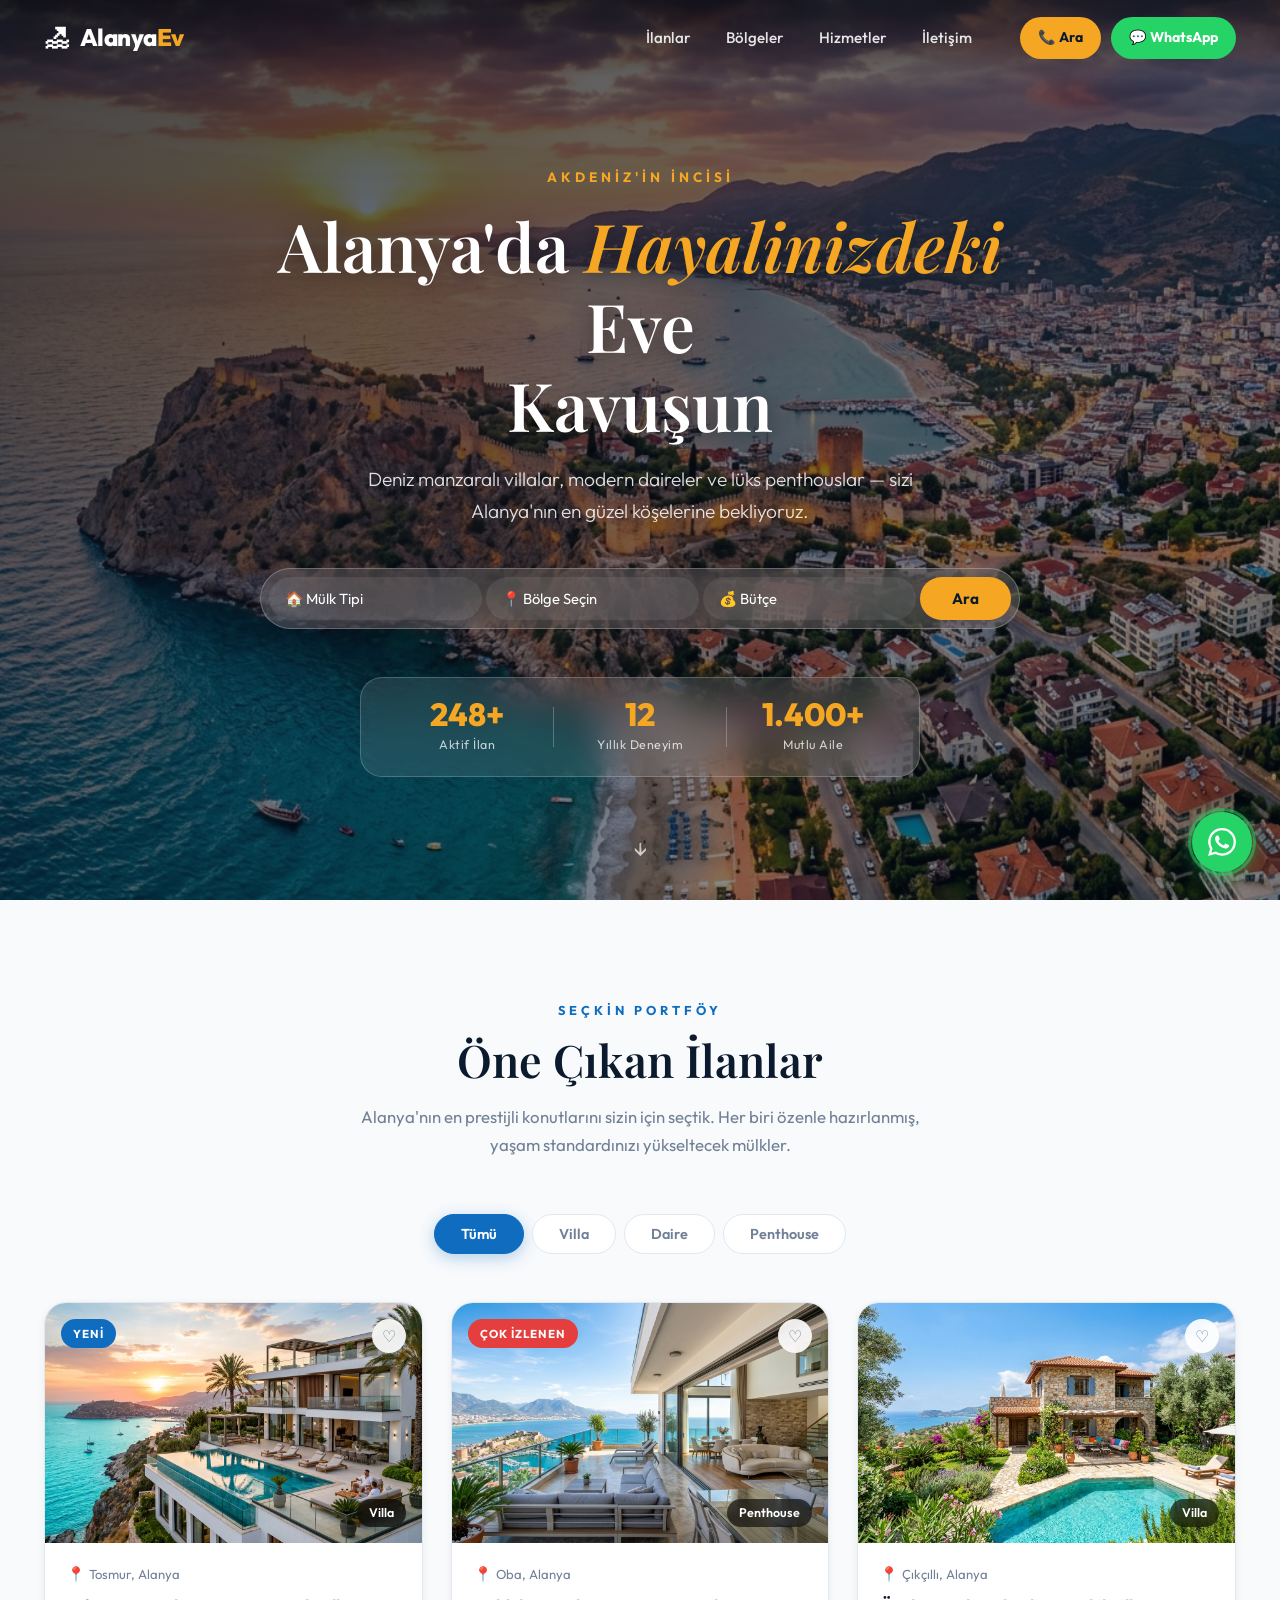
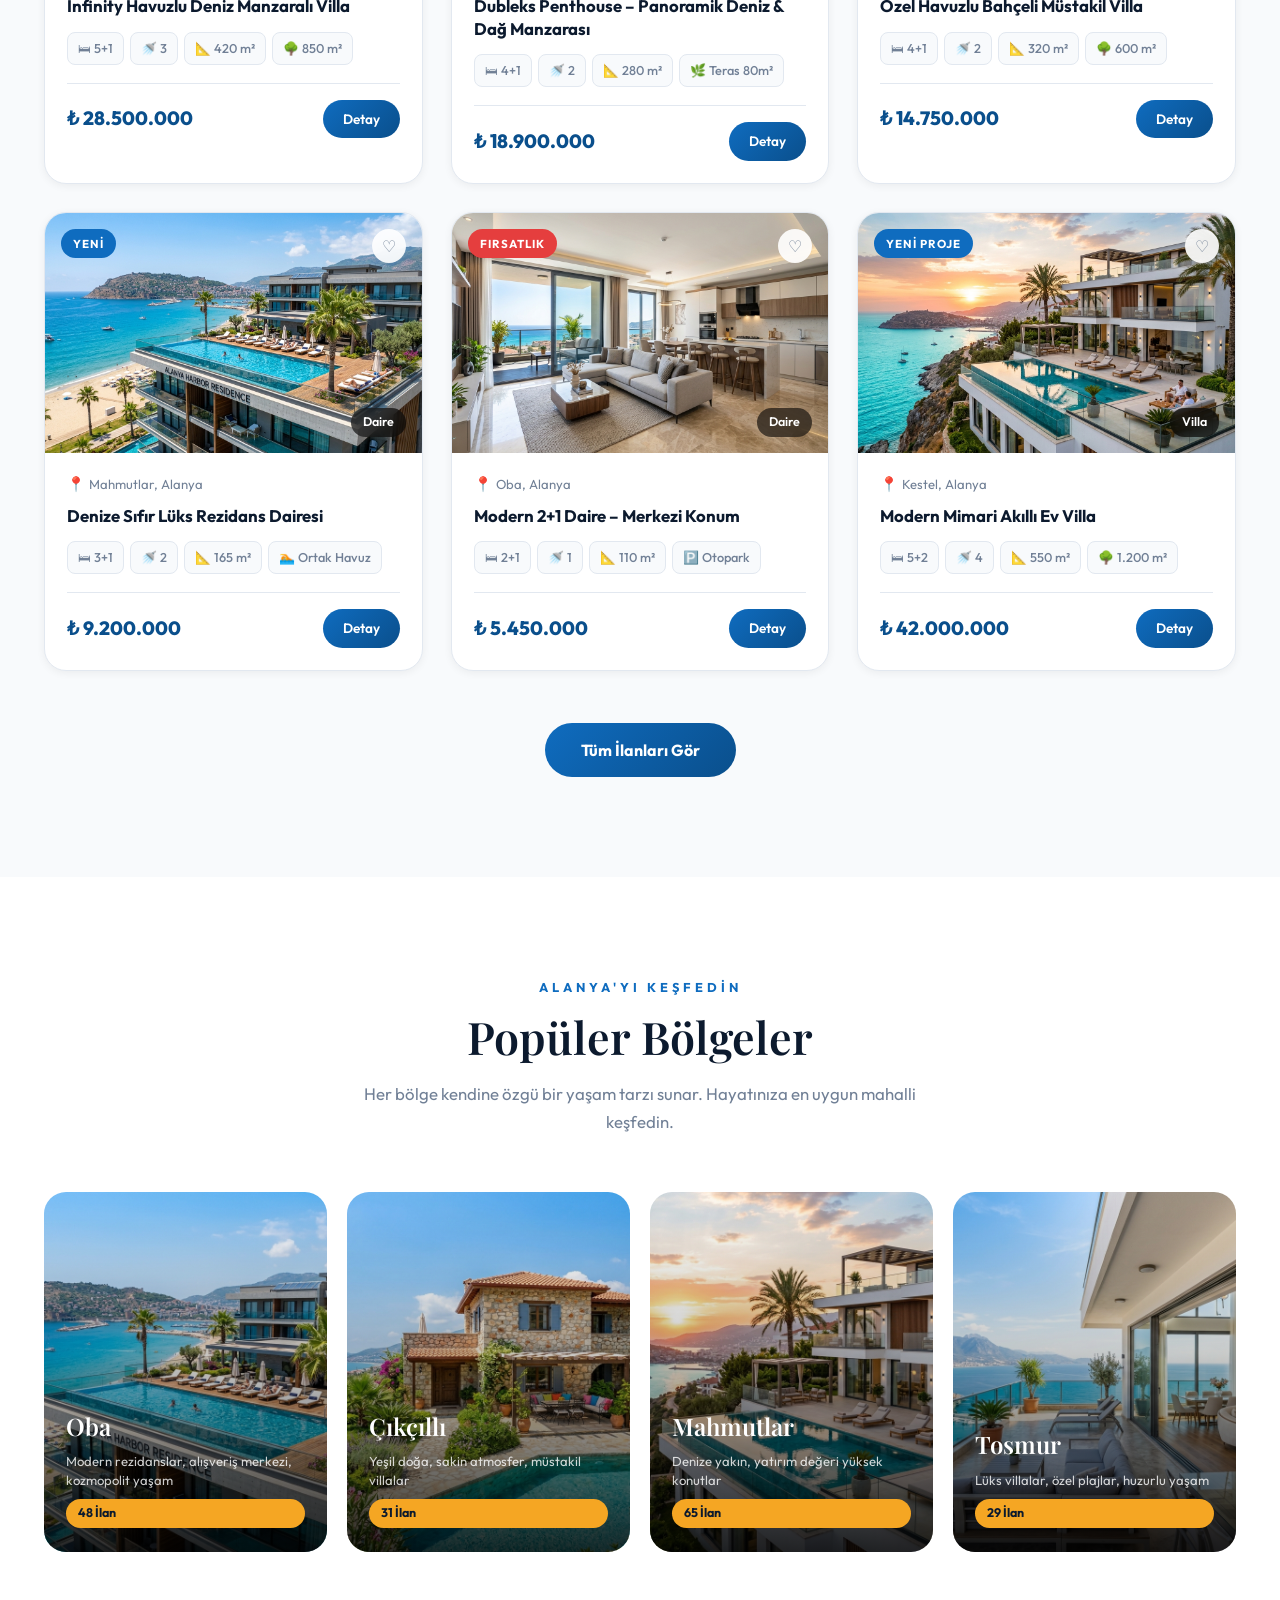
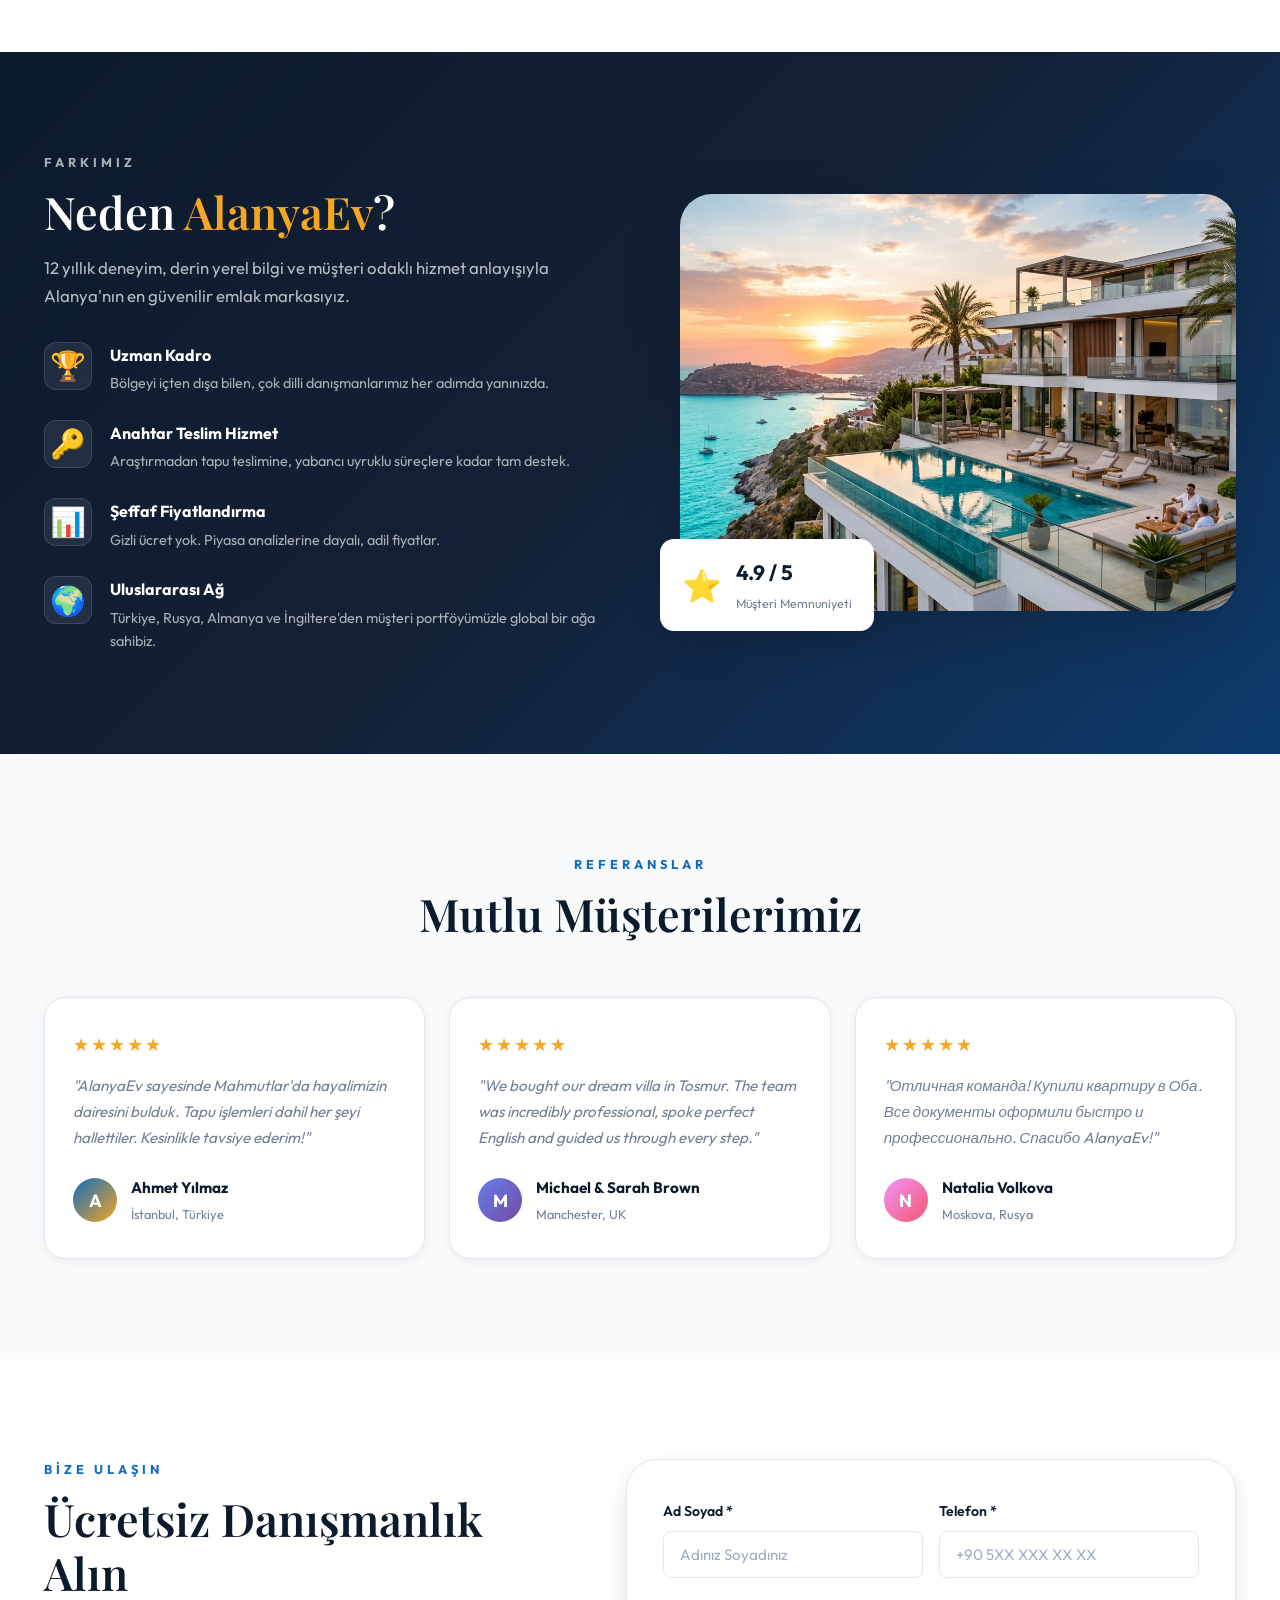
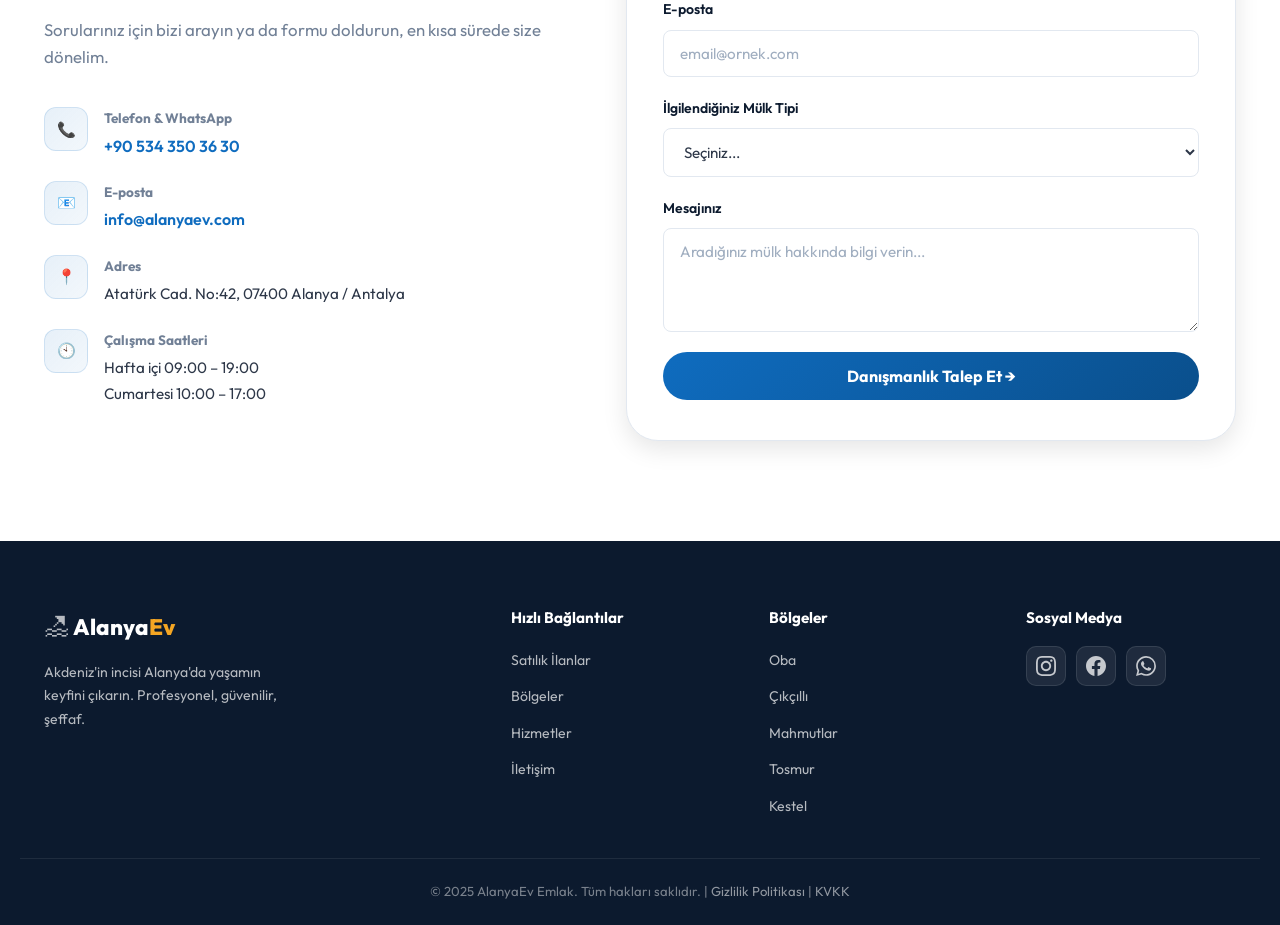
==== index.html @ 51ae707e "Update header with Call and WhatsApp buttons using 0534 350 36 30" ====
<!DOCTYPE html>
<html lang="tr">
<head>
  <meta charset="UTF-8" />
  <meta name="viewport" content="width=device-width, initial-scale=1.0" />

  <!-- SEO Meta Tags -->
  <title>Alanya Emlak | Lüks Villa & Daire Satışı – AlanyaEv.com</title>
  <meta name="description" content="Alanya'nın en güzel lokasyonlarında villa, daire ve penthouse satışı. Deniz manzaralı lüks konutlar, uygun fiyatlar ve profesyonel hizmet. Hemen inceleyin!" />
  <meta name="keywords" content="alanya emlak, alanya villa satışı, alanya daire satışı, alanya konut, alanya penthouse, oba emlak, cikcilli villa, mahmutlar daire, alanya deniz manzaralı ev" />
  <meta name="author" content="AlanyaEv Emlak" />
  <meta name="robots" content="index, follow" />
  <link rel="canonical" href="https://www.alanyaev.com/" />

  <!-- Open Graph -->
  <meta property="og:type" content="website" />
  <meta property="og:url" content="https://www.alanyaev.com/" />
  <meta property="og:title" content="Alanya Emlak | Lüks Villa & Daire Satışı" />
  <meta property="og:description" content="Alanya'nın en güzel lokasyonlarında villa, daire ve penthouse satışı. Deniz manzaralı lüks konutlar." />
  <meta property="og:image" content="images/hero_banner.jpg" />

  <!-- Twitter Card -->
  <meta name="twitter:card" content="summary_large_image" />
  <meta name="twitter:title" content="Alanya Emlak | Lüks Villa & Daire Satışı" />
  <meta name="twitter:description" content="Alanya'nın en güzel lokasyonlarında villa, daire ve penthouse satışı." />

  <!-- Schema.org Structured Data -->
  <script type="application/ld+json">
  {
    "@context": "https://schema.org",
    "@type": "RealEstateAgent",
    "name": "AlanyaEv Emlak",
    "url": "https://www.alanyaev.com",
    "logo": "https://www.alanyaev.com/images/logo.png",
    "telephone": "+90 534 350 36 30",
    "email": "info@alanyaev.com",
    "address": {
      "@type": "PostalAddress",
      "streetAddress": "Atatürk Cad. No:42",
      "addressLocality": "Alanya",
      "addressRegion": "Antalya",
      "postalCode": "07400",
      "addressCountry": "TR"
    },
    "areaServed": "Alanya"
  }
  </script>

  <!-- Google Fonts -->
  <link rel="preconnect" href="https://fonts.googleapis.com" />
  <link rel="preconnect" href="https://fonts.gstatic.com" crossorigin />
  <link href="https://fonts.googleapis.com/css2?family=Outfit:wght@300;400;500;600;700;800&family=Playfair+Display:ital,wght@0,600;1,500&display=swap" rel="stylesheet" />

  <link rel="stylesheet" href="style.css" />
</head>
<body>

  <!-- ===== NAVBAR ===== -->
  <header class="navbar" id="navbar">
    <div class="nav-container">
      <a href="#" class="logo" id="logo-link" aria-label="AlanyaEv Ana Sayfa">
        <span class="logo-icon">🏖</span>
        <span class="logo-text">Alanya<span class="logo-accent">Ev</span></span>
      </a>

      <nav class="nav-links" id="nav-links" aria-label="Ana Navigasyon">
        <a href="#ilanlar" class="nav-link">İlanlar</a>
        <a href="#bolgeler" class="nav-link">Bölgeler</a>
        <a href="#hizmetler" class="nav-link">Hizmetler</a>
        <a href="#iletisim" class="nav-link">İletişim</a>
      </nav>

      <div class="nav-actions">
        <a href="tel:+905343503630" class="nav-cta nav-cta-call" id="nav-call-btn" aria-label="Hemen Ara">
          📞 Ara
        </a>
        <a href="https://wa.me/905343503630?text=Merhaba,%20bir%20m%C3%BClk%20hakk%C4%B1nda%20bilgi%20almak%20istiyorum." class="nav-cta nav-cta-wp" id="nav-wp-btn" target="_blank" rel="noopener noreferrer" aria-label="WhatsApp İletişim">
          💬 WhatsApp
        </a>
      </div>

      <button class="hamburger" id="hamburger-btn" aria-label="Menü" aria-expanded="false">
        <span></span><span></span><span></span>
      </button>
    </div>
  </header>

  <!-- ===== HERO ===== -->
  <section class="hero" id="hero" aria-label="Ana Kapak">
    <div class="hero-bg">
      <img src="images/hero_banner.jpg" alt="Alanya sahil manzarası, deniz ve kale" class="hero-img" loading="eager" />
      <div class="hero-overlay"></div>
    </div>

    <div class="hero-content">
      <p class="hero-eyebrow">Akdeniz'in İncisi</p>
      <h1 class="hero-title">Alanya'da <em>Hayalinizdeki</em> Eve<br>Kavuşun</h1>
      <p class="hero-subtitle">Deniz manzaralı villalar, modern daireler ve lüks penthouslar — sizi Alanya'nın en güzel köşelerine bekliyoruz.</p>

      <div class="hero-search" role="search" aria-label="Emlak Arama">
        <div class="search-box">
          <select class="search-select" id="search-type" aria-label="Mülk Tipi">
            <option value="">🏠 Mülk Tipi</option>
            <option value="villa">Villa</option>
            <option value="daire">Daire</option>
            <option value="penthouse">Penthouse</option>
          </select>
          <select class="search-select" id="search-location" aria-label="Bölge Seçin">
            <option value="">📍 Bölge Seçin</option>
            <option value="oba">Oba</option>
            <option value="cikcilli">Çıkçıllı</option>
            <option value="mahmutlar">Mahmutlar</option>
            <option value="tosmur">Tosmur</option>
            <option value="kestel">Kestel</option>
          </select>
          <select class="search-select" id="search-price" aria-label="Fiyat Aralığı">
            <option value="">💰 Bütçe</option>
            <option value="0-5">0 – 5M ₺</option>
            <option value="5-15">5M – 15M ₺</option>
            <option value="15-30">15M – 30M ₺</option>
            <option value="30+">30M+ ₺</option>
          </select>
          <button class="search-btn" id="search-submit-btn" aria-label="Emlak Ara">Ara</button>
        </div>
      </div>

      <div class="hero-stats">
        <div class="stat-item">
          <span class="stat-number" data-target="248">0</span>
          <span class="stat-label">Aktif İlan</span>
        </div>
        <div class="stat-divider"></div>
        <div class="stat-item">
          <span class="stat-number" data-target="12">0</span>
          <span class="stat-label">Yıllık Deneyim</span>
        </div>
        <div class="stat-divider"></div>
        <div class="stat-item">
          <span class="stat-number" data-target="1400">0</span>
          <span class="stat-label">Mutlu Aile</span>
        </div>
      </div>
    </div>

    <a href="#ilanlar" class="hero-scroll" aria-label="Aşağı kaydır">
      <span class="scroll-arrow">↓</span>
    </a>
  </section>

  <!-- ===== FEATURED LISTINGS ===== -->
  <section class="listings-section" id="ilanlar" aria-label="Öne Çıkan İlanlar">
    <div class="container">
      <div class="section-header">
        <p class="section-eyebrow">Seçkin Portföy</p>
        <h2 class="section-title">Öne Çıkan İlanlar</h2>
        <p class="section-desc">Alanya'nın en prestijli konutlarını sizin için seçtik. Her biri özenle hazırlanmış, yaşam standardınızı yükseltecek mülkler.</p>
      </div>

      <div class="filter-bar" role="tablist" aria-label="İlan Filtreleri">
        <button class="filter-btn active" data-filter="all" role="tab" aria-selected="true" id="filter-all">Tümü</button>
        <button class="filter-btn" data-filter="villa" role="tab" aria-selected="false" id="filter-villa">Villa</button>
        <button class="filter-btn" data-filter="daire" role="tab" aria-selected="false" id="filter-daire">Daire</button>
        <button class="filter-btn" data-filter="penthouse" role="tab" aria-selected="false" id="filter-penthouse">Penthouse</button>
      </div>

      <div class="listings-grid" id="listings-grid">

        <!-- Listing 1 -->
        <article class="listing-card" data-type="villa" itemscope itemtype="https://schema.org/Accommodation">
          <div class="card-img-wrap">
            <img src="images/villa_deniz.jpg" alt="Alanya Tosmur'da deniz manzaralı lüks villa" class="card-img" loading="lazy" itemprop="image" />
            <span class="card-badge badge-new">Yeni</span>
            <span class="card-type">Villa</span>
            <button class="card-fav" aria-label="Favorilere ekle" data-id="1">♡</button>
          </div>
          <div class="card-body">
            <div class="card-location" itemprop="address">
              <span class="pin">📍</span> Tosmur, Alanya
            </div>
            <h3 class="card-title" itemprop="name">Infinity Havuzlu Deniz Manzaralı Villa</h3>
            <div class="card-features">
              <span class="feat-item" title="Oda Sayısı">🛏 5+1</span>
              <span class="feat-item" title="Banyo">🚿 3</span>
              <span class="feat-item" title="Metrekare">📐 420 m²</span>
              <span class="feat-item" title="Arsa">🌳 850 m²</span>
            </div>
            <div class="card-footer">
              <span class="card-price" itemprop="price">₺ 28.500.000</span>
              <a href="#iletisim" class="card-btn" id="listing-1-detail-btn" aria-label="İlan 1 detaylarını görüntüle">Detay</a>
            </div>
          </div>
        </article>

        <!-- Listing 2 -->
        <article class="listing-card" data-type="penthouse" itemscope itemtype="https://schema.org/Accommodation">
          <div class="card-img-wrap">
            <img src="images/penthouse.jpg" alt="Alanya Oba'da panoramik manzaralı penthouse" class="card-img" loading="lazy" itemprop="image" />
            <span class="card-badge badge-hot">Çok İzlenen</span>
            <span class="card-type">Penthouse</span>
            <button class="card-fav" aria-label="Favorilere ekle" data-id="2">♡</button>
          </div>
          <div class="card-body">
            <div class="card-location" itemprop="address">
              <span class="pin">📍</span> Oba, Alanya
            </div>
            <h3 class="card-title" itemprop="name">Dubleks Penthouse – Panoramik Deniz & Dağ Manzarası</h3>
            <div class="card-features">
              <span class="feat-item">🛏 4+1</span>
              <span class="feat-item">🚿 2</span>
              <span class="feat-item">📐 280 m²</span>
              <span class="feat-item">🌿 Teras 80m²</span>
            </div>
            <div class="card-footer">
              <span class="card-price" itemprop="price">₺ 18.900.000</span>
              <a href="#iletisim" class="card-btn" id="listing-2-detail-btn" aria-label="İlan 2 detaylarını görüntüle">Detay</a>
            </div>
          </div>
        </article>

        <!-- Listing 3 -->
        <article class="listing-card" data-type="villa" itemscope itemtype="https://schema.org/Accommodation">
          <div class="card-img-wrap">
            <img src="images/bahceli_villa.jpg" alt="Alanya Çıkçıllı'da bahçeli havuzlu villa" class="card-img" loading="lazy" itemprop="image" />
            <span class="card-type">Villa</span>
            <button class="card-fav" aria-label="Favorilere ekle" data-id="3">♡</button>
          </div>
          <div class="card-body">
            <div class="card-location" itemprop="address">
              <span class="pin">📍</span> Çıkçıllı, Alanya
            </div>
            <h3 class="card-title" itemprop="name">Özel Havuzlu Bahçeli Müstakil Villa</h3>
            <div class="card-features">
              <span class="feat-item">🛏 4+1</span>
              <span class="feat-item">🚿 2</span>
              <span class="feat-item">📐 320 m²</span>
              <span class="feat-item">🌳 600 m²</span>
            </div>
            <div class="card-footer">
              <span class="card-price" itemprop="price">₺ 14.750.000</span>
              <a href="#iletisim" class="card-btn" id="listing-3-detail-btn" aria-label="İlan 3 detaylarını görüntüle">Detay</a>
            </div>
          </div>
        </article>

        <!-- Listing 4 -->
        <article class="listing-card" data-type="daire" itemscope itemtype="https://schema.org/Accommodation">
          <div class="card-img-wrap">
            <img src="images/rezidans.jpg" alt="Alanya Mahmutlar'da deniz kenarı rezidans dairesi" class="card-img" loading="lazy" itemprop="image" />
            <span class="card-badge badge-new">Yeni</span>
            <span class="card-type">Daire</span>
            <button class="card-fav" aria-label="Favorilere ekle" data-id="4">♡</button>
          </div>
          <div class="card-body">
            <div class="card-location" itemprop="address">
              <span class="pin">📍</span> Mahmutlar, Alanya
            </div>
            <h3 class="card-title" itemprop="name">Denize Sıfır Lüks Rezidans Dairesi</h3>
            <div class="card-features">
              <span class="feat-item">🛏 3+1</span>
              <span class="feat-item">🚿 2</span>
              <span class="feat-item">📐 165 m²</span>
              <span class="feat-item">🏊 Ortak Havuz</span>
            </div>
            <div class="card-footer">
              <span class="card-price" itemprop="price">₺ 9.200.000</span>
              <a href="#iletisim" class="card-btn" id="listing-4-detail-btn" aria-label="İlan 4 detaylarını görüntüle">Detay</a>
            </div>
          </div>
        </article>

        <!-- Listing 5 -->
        <article class="listing-card" data-type="daire" itemscope itemtype="https://schema.org/Accommodation">
          <div class="card-img-wrap">
            <img src="images/daire_oba.jpg" alt="Alanya Oba'da modern 2+1 daire" class="card-img" loading="lazy" itemprop="image" />
            <span class="card-badge badge-hot">Fırsatlık</span>
            <span class="card-type">Daire</span>
            <button class="card-fav" aria-label="Favorilere ekle" data-id="5">♡</button>
          </div>
          <div class="card-body">
            <div class="card-location" itemprop="address">
              <span class="pin">📍</span> Oba, Alanya
            </div>
            <h3 class="card-title" itemprop="name">Modern 2+1 Daire – Merkezi Konum</h3>
            <div class="card-features">
              <span class="feat-item">🛏 2+1</span>
              <span class="feat-item">🚿 1</span>
              <span class="feat-item">📐 110 m²</span>
              <span class="feat-item">🅿️ Otopark</span>
            </div>
            <div class="card-footer">
              <span class="card-price" itemprop="price">₺ 5.450.000</span>
              <a href="#iletisim" class="card-btn" id="listing-5-detail-btn" aria-label="İlan 5 detaylarını görüntüle">Detay</a>
            </div>
          </div>
        </article>

        <!-- Listing 6 -->
        <article class="listing-card" data-type="villa" itemscope itemtype="https://schema.org/Accommodation">
          <div class="card-img-wrap">
            <img src="images/villa_deniz.jpg" alt="Alanya Kestel'de deniz manzaralı yeni villa" class="card-img" loading="lazy" itemprop="image" />
            <span class="card-badge badge-new">Yeni Proje</span>
            <span class="card-type">Villa</span>
            <button class="card-fav" aria-label="Favorilere ekle" data-id="6">♡</button>
          </div>
          <div class="card-body">
            <div class="card-location" itemprop="address">
              <span class="pin">📍</span> Kestel, Alanya
            </div>
            <h3 class="card-title" itemprop="name">Modern Mimari Akıllı Ev Villa</h3>
            <div class="card-features">
              <span class="feat-item">🛏 5+2</span>
              <span class="feat-item">🚿 4</span>
              <span class="feat-item">📐 550 m²</span>
              <span class="feat-item">🌳 1.200 m²</span>
            </div>
            <div class="card-footer">
              <span class="card-price" itemprop="price">₺ 42.000.000</span>
              <a href="#iletisim" class="card-btn" id="listing-6-detail-btn" aria-label="İlan 6 detaylarını görüntüle">Detay</a>
            </div>
          </div>
        </article>

      </div>

      <div class="listings-cta">
        <a href="#iletisim" class="btn-primary" id="all-listings-btn">Tüm İlanları Gör</a>
      </div>
    </div>
  </section>

  <!-- ===== BOLGELER ===== -->
  <section class="bolgeler-section" id="bolgeler" aria-label="Bölgeler">
    <div class="container">
      <div class="section-header">
        <p class="section-eyebrow">Alanya'yı Keşfedin</p>
        <h2 class="section-title">Popüler Bölgeler</h2>
        <p class="section-desc">Her bölge kendine özgü bir yaşam tarzı sunar. Hayatınıza en uygun mahalli keşfedin.</p>
      </div>

      <div class="bolgeler-grid">
        <div class="bolge-card" id="bolge-oba" tabindex="0" aria-label="Oba bölgesi">
          <div class="bolge-img-wrap">
            <img src="images/rezidans.jpg" alt="Oba bölgesi Alanya" class="bolge-img" loading="lazy"/>
            <div class="bolge-overlay">
              <h3 class="bolge-name">Oba</h3>
              <p class="bolge-desc">Modern rezidanslar, alışveriş merkezi, kozmopolit yaşam</p>
              <span class="bolge-count">48 İlan</span>
            </div>
          </div>
        </div>

        <div class="bolge-card" id="bolge-cikcilli" tabindex="0" aria-label="Çıkçıllı bölgesi">
          <div class="bolge-img-wrap">
            <img src="images/bahceli_villa.jpg" alt="Çıkçıllı bölgesi Alanya" class="bolge-img" loading="lazy"/>
            <div class="bolge-overlay">
              <h3 class="bolge-name">Çıkçıllı</h3>
              <p class="bolge-desc">Yeşil doğa, sakin atmosfer, müstakil villalar</p>
              <span class="bolge-count">31 İlan</span>
            </div>
          </div>
        </div>

        <div class="bolge-card" id="bolge-mahmutlar" tabindex="0" aria-label="Mahmutlar bölgesi">
          <div class="bolge-img-wrap">
            <img src="images/villa_deniz.jpg" alt="Mahmutlar bölgesi Alanya" class="bolge-img" loading="lazy"/>
            <div class="bolge-overlay">
              <h3 class="bolge-name">Mahmutlar</h3>
              <p class="bolge-desc">Denize yakın, yatırım değeri yüksek konutlar</p>
              <span class="bolge-count">65 İlan</span>
            </div>
          </div>
        </div>

        <div class="bolge-card" id="bolge-tosmur" tabindex="0" aria-label="Tosmur bölgesi">
          <div class="bolge-img-wrap">
            <img src="images/penthouse.jpg" alt="Tosmur bölgesi Alanya" class="bolge-img" loading="lazy"/>
            <div class="bolge-overlay">
              <h3 class="bolge-name">Tosmur</h3>
              <p class="bolge-desc">Lüks villalar, özel plajlar, huzurlu yaşam</p>
              <span class="bolge-count">29 İlan</span>
            </div>
          </div>
        </div>
      </div>
    </div>
  </section>

  <!-- ===== WHY US ===== -->
  <section class="why-section" id="hizmetler" aria-label="Neden Biz">
    <div class="why-bg"></div>
    <div class="container why-inner">
      <div class="why-text">
        <p class="section-eyebrow light">Farkımız</p>
        <h2 class="section-title light">Neden <span class="accent-text">AlanyaEv</span>?</h2>
        <p class="section-desc light">12 yıllık deneyim, derin yerel bilgi ve müşteri odaklı hizmet anlayışıyla Alanya'nın en güvenilir emlak markasıyız.</p>

        <ul class="why-list">
          <li class="why-item">
            <span class="why-icon">🏆</span>
            <div>
              <strong>Uzman Kadro</strong>
              <p>Bölgeyi içten dışa bilen, çok dilli danışmanlarımız her adımda yanınızda.</p>
            </div>
          </li>
          <li class="why-item">
            <span class="why-icon">🔑</span>
            <div>
              <strong>Anahtar Teslim Hizmet</strong>
              <p>Araştırmadan tapu teslimine, yabancı uyruklu süreçlere kadar tam destek.</p>
            </div>
          </li>
          <li class="why-item">
            <span class="why-icon">📊</span>
            <div>
              <strong>Şeffaf Fiyatlandırma</strong>
              <p>Gizli ücret yok. Piyasa analizlerine dayalı, adil fiyatlar.</p>
            </div>
          </li>
          <li class="why-item">
            <span class="why-icon">🌍</span>
            <div>
              <strong>Uluslararası Ağ</strong>
              <p>Türkiye, Rusya, Almanya ve İngiltere'den müşteri portföyümüzle global bir ağa sahibiz.</p>
            </div>
          </li>
        </ul>
      </div>

      <div class="why-visual">
        <div class="why-card-big">
          <img src="images/villa_deniz.jpg" alt="Alanya'da lüks villa" class="why-img" loading="lazy" />
          <div class="why-badge-float">
            <span class="badge-icon">⭐</span>
            <div>
              <strong>4.9 / 5</strong>
              <small>Müşteri Memnuniyeti</small>
            </div>
          </div>
        </div>
      </div>
    </div>
  </section>

  <!-- ===== TESTIMONIALS ===== -->
  <section class="testimonials-section" aria-label="Müşteri Yorumları">
    <div class="container">
      <div class="section-header">
        <p class="section-eyebrow">Referanslar</p>
        <h2 class="section-title">Mutlu Müşterilerimiz</h2>
      </div>

      <div class="testimonials-grid">
        <div class="testimonial-card" id="testimonial-1">
          <div class="stars" aria-label="5 yıldız">★★★★★</div>
          <p class="testimonial-text">"AlanyaEv sayesinde Mahmutlar'da hayalimizin dairesini bulduk. Tapu işlemleri dahil her şeyi hallettiler. Kesinlikle tavsiye ederim!"</p>
          <div class="testimonial-author">
            <div class="author-avatar" aria-hidden="true">A</div>
            <div>
              <strong>Ahmet Yılmaz</strong>
              <small>İstanbul, Türkiye</small>
            </div>
          </div>
        </div>

        <div class="testimonial-card" id="testimonial-2">
          <div class="stars" aria-label="5 yıldız">★★★★★</div>
          <p class="testimonial-text">"We bought our dream villa in Tosmur. The team was incredibly professional, spoke perfect English and guided us through every step."</p>
          <div class="testimonial-author">
            <div class="author-avatar" style="background: linear-gradient(135deg, #667eea, #764ba2);" aria-hidden="true">M</div>
            <div>
              <strong>Michael & Sarah Brown</strong>
              <small>Manchester, UK</small>
            </div>
          </div>
        </div>

        <div class="testimonial-card" id="testimonial-3">
          <div class="stars" aria-label="5 yıldız">★★★★★</div>
          <p class="testimonial-text">"Отличная команда! Купили квартиру в Оба. Все документы оформили быстро и профессионально. Спасибо AlanyaEv!"</p>
          <div class="testimonial-author">
            <div class="author-avatar" style="background: linear-gradient(135deg, #f093fb, #f5576c);" aria-hidden="true">N</div>
            <div>
              <strong>Natalia Volkova</strong>
              <small>Moskova, Rusya</small>
            </div>
          </div>
        </div>
      </div>
    </div>
  </section>

  <!-- ===== CONTACT ===== -->
  <section class="contact-section" id="iletisim" aria-label="İletişim">
    <div class="container contact-inner">
      <div class="contact-info">
        <p class="section-eyebrow">Bize Ulaşın</p>
        <h2 class="section-title">Ücretsiz Danışmanlık<br>Alın</h2>
        <p class="section-desc">Sorularınız için bizi arayın ya da formu doldurun, en kısa sürede size dönelim.</p>

        <ul class="contact-details">
          <li>
            <span class="contact-icon">📞</span>
            <div>
              <strong>Telefon & WhatsApp</strong>
              <a href="tel:+905343503630" id="contact-phone-link">+90 534 350 36 30</a>
            </div>
          </li>
          <li>
            <span class="contact-icon">📧</span>
            <div>
              <strong>E-posta</strong>
              <a href="mailto:info@alanyaev.com" id="contact-email-link">info@alanyaev.com</a>
            </div>
          </li>
          <li>
            <span class="contact-icon">📍</span>
            <div>
              <strong>Adres</strong>
              <span>Atatürk Cad. No:42, 07400 Alanya / Antalya</span>
            </div>
          </li>
          <li>
            <span class="contact-icon">🕙</span>
            <div>
              <strong>Çalışma Saatleri</strong>
              <span>Hafta içi 09:00 – 19:00<br>Cumartesi 10:00 – 17:00</span>
            </div>
          </li>
        </ul>
      </div>

      <form class="contact-form" id="contact-form" novalidate aria-label="İletişim Formu">
        <div class="form-row">
          <div class="form-group">
            <label for="form-name">Ad Soyad *</label>
            <input type="text" id="form-name" name="name" placeholder="Adınız Soyadınız" required autocomplete="name" />
          </div>
          <div class="form-group">
            <label for="form-phone">Telefon *</label>
            <input type="tel" id="form-phone" name="phone" placeholder="+90 5XX XXX XX XX" required autocomplete="tel" />
          </div>
        </div>
        <div class="form-group">
          <label for="form-email">E-posta</label>
          <input type="email" id="form-email" name="email" placeholder="email@ornek.com" autocomplete="email" />
        </div>
        <div class="form-group">
          <label for="form-interest">İlgilendiğiniz Mülk Tipi</label>
          <select id="form-interest" name="interest">
            <option value="">Seçiniz...</option>
            <option value="villa">Villa</option>
            <option value="daire">Daire</option>
            <option value="penthouse">Penthouse</option>
          </select>
        </div>
        <div class="form-group">
          <label for="form-message">Mesajınız</label>
          <textarea id="form-message" name="message" rows="4" placeholder="Aradığınız mülk hakkında bilgi verin..."></textarea>
        </div>
        <button type="submit" class="btn-primary w-full" id="contact-submit-btn">Danışmanlık Talep Et →</button>
        <div class="form-success" id="form-success" style="display:none;">
          ✅ Talebiniz alındı! En kısa sürede sizi arayacağız.
        </div>
      </form>
    </div>
  </section>

  <!-- ===== FOOTER ===== -->
  <footer class="footer" aria-label="Site Alt Bilgisi">
    <div class="container footer-inner">
      <div class="footer-brand">
        <span class="logo-icon">🏖</span>
        <span class="logo-text">Alanya<span class="logo-accent">Ev</span></span>
        <p>Akdeniz'in incisi Alanya'da yaşamın keyfini çıkarın. Profesyonel, güvenilir, şeffaf.</p>
      </div>

      <div class="footer-links">
        <h4>Hızlı Bağlantılar</h4>
        <ul>
          <li><a href="#ilanlar">Satılık İlanlar</a></li>
          <li><a href="#bolgeler">Bölgeler</a></li>
          <li><a href="#hizmetler">Hizmetler</a></li>
          <li><a href="#iletisim">İletişim</a></li>
        </ul>
      </div>

      <div class="footer-links">
        <h4>Bölgeler</h4>
        <ul>
          <li><a href="#bolgeler">Oba</a></li>
          <li><a href="#bolgeler">Çıkçıllı</a></li>
          <li><a href="#bolgeler">Mahmutlar</a></li>
          <li><a href="#bolgeler">Tosmur</a></li>
          <li><a href="#bolgeler">Kestel</a></li>
        </ul>
      </div>

      <div class="footer-social">
        <h4>Sosyal Medya</h4>
        <div class="social-icons">
          <a href="#" class="social-btn" id="footer-instagram" aria-label="Instagram">
            <svg width="20" height="20" viewBox="0 0 24 24" fill="currentColor"><path d="M12 2.163c3.204 0 3.584.012 4.85.07 3.252.148 4.771 1.691 4.919 4.919.058 1.265.069 1.645.069 4.849 0 3.205-.012 3.584-.069 4.849-.149 3.225-1.664 4.771-4.919 4.919-1.266.058-1.644.07-4.85.07-3.204 0-3.584-.012-4.849-.07-3.26-.149-4.771-1.699-4.919-4.92-.058-1.265-.07-1.644-.07-4.849 0-3.204.013-3.583.07-4.849.149-3.227 1.664-4.771 4.919-4.919 1.266-.057 1.645-.069 4.849-.069zm0-2.163c-3.259 0-3.667.014-4.947.072-4.358.2-6.78 2.618-6.98 6.98-.059 1.281-.073 1.689-.073 4.948 0 3.259.014 3.668.072 4.948.2 4.358 2.618 6.78 6.98 6.98 1.281.058 1.689.072 4.948.072 3.259 0 3.668-.014 4.948-.072 4.354-.2 6.782-2.618 6.979-6.98.059-1.28.073-1.689.073-4.948 0-3.259-.014-3.667-.072-4.947-.196-4.354-2.617-6.78-6.979-6.98-1.281-.059-1.69-.073-4.949-.073zm0 5.838c-3.403 0-6.162 2.759-6.162 6.162s2.759 6.163 6.162 6.163 6.162-2.759 6.162-6.163c0-3.403-2.759-6.162-6.162-6.162zm0 10.162c-2.209 0-4-1.79-4-4 0-2.209 1.791-4 4-4s4 1.791 4 4c0 2.21-1.791 4-4 4zm6.406-11.845c-.796 0-1.441.645-1.441 1.44s.645 1.44 1.441 1.44c.795 0 1.439-.645 1.439-1.44s-.644-1.44-1.439-1.44z"/></svg>
          </a>
          <a href="#" class="social-btn" id="footer-facebook" aria-label="Facebook">
            <svg width="20" height="20" viewBox="0 0 24 24" fill="currentColor"><path d="M24 12.073c0-6.627-5.373-12-12-12s-12 5.373-12 12c0 5.99 4.388 10.954 10.125 11.854v-8.385H7.078v-3.47h3.047V9.43c0-3.007 1.792-4.669 4.533-4.669 1.312 0 2.686.235 2.686.235v2.953H15.83c-1.491 0-1.956.925-1.956 1.874v2.25h3.328l-.532 3.47h-2.796v8.385C19.612 23.027 24 18.062 24 12.073z"/></svg>
          </a>
          <a href="#" class="social-btn" id="footer-whatsapp" aria-label="WhatsApp">
            <svg width="20" height="20" viewBox="0 0 24 24" fill="currentColor"><path d="M17.472 14.382c-.297-.149-1.758-.867-2.03-.967-.273-.099-.471-.148-.67.15-.197.297-.767.966-.94 1.164-.173.199-.347.223-.644.075-.297-.15-1.255-.463-2.39-1.475-.883-.788-1.48-1.761-1.653-2.059-.173-.297-.018-.458.13-.606.134-.133.298-.347.446-.52.149-.174.198-.298.298-.497.099-.198.05-.371-.025-.52-.075-.149-.669-1.612-.916-2.207-.242-.579-.487-.5-.669-.51-.173-.008-.371-.01-.57-.01-.198 0-.52.074-.792.372-.272.297-1.04 1.016-1.04 2.479 0 1.462 1.065 2.875 1.213 3.074.149.198 2.096 3.2 5.077 4.487.709.306 1.262.489 1.694.625.712.227 1.36.195 1.871.118.571-.085 1.758-.719 2.006-1.413.248-.694.248-1.289.173-1.413-.074-.124-.272-.198-.57-.347m-5.421 7.403h-.004a9.87 9.87 0 01-5.031-1.378l-.361-.214-3.741.982.998-3.648-.235-.374a9.86 9.86 0 01-1.51-5.26c.001-5.45 4.436-9.884 9.888-9.884 2.64 0 5.122 1.03 6.988 2.898a9.825 9.825 0 012.893 6.994c-.003 5.45-4.437 9.884-9.885 9.884m8.413-18.297A11.815 11.815 0 0012.05 0C5.495 0 .16 5.335.157 11.892c0 2.096.547 4.142 1.588 5.945L.057 24l6.305-1.654a11.882 11.882 0 005.683 1.448h.005c6.554 0 11.89-5.335 11.893-11.893a11.821 11.821 0 00-3.48-8.413Z"/></svg>
          </a>
        </div>
      </div>
    </div>

    <div class="footer-bottom">
      <p>© 2025 AlanyaEv Emlak. Tüm hakları saklıdır. | <a href="#">Gizlilik Politikası</a> | <a href="#">KVKK</a></p>
    </div>
  </footer>

  <!-- WhatsApp Float Button -->
  <a href="https://wa.me/905343503630?text=Merhaba,%20bir%20m%C3%BClk%20hakk%C4%B1nda%20bilgi%20almak%20istiyorum." class="whatsapp-float" id="whatsapp-float-btn" target="_blank" rel="noopener noreferrer" aria-label="WhatsApp ile iletişime geç">
    <svg width="28" height="28" viewBox="0 0 24 24" fill="white"><path d="M17.472 14.382c-.297-.149-1.758-.867-2.03-.967-.273-.099-.471-.148-.67.15-.197.297-.767.966-.94 1.164-.173.199-.347.223-.644.075-.297-.15-1.255-.463-2.39-1.475-.883-.788-1.48-1.761-1.653-2.059-.173-.297-.018-.458.13-.606.134-.133.298-.347.446-.52.149-.174.198-.298.298-.497.099-.198.05-.371-.025-.52-.075-.149-.669-1.612-.916-2.207-.242-.579-.487-.5-.669-.51-.173-.008-.371-.01-.57-.01-.198 0-.52.074-.792.372-.272.297-1.04 1.016-1.04 2.479 0 1.462 1.065 2.875 1.213 3.074.149.198 2.096 3.2 5.077 4.487.709.306 1.262.489 1.694.625.712.227 1.36.195 1.871.118.571-.085 1.758-.719 2.006-1.413.248-.694.248-1.289.173-1.413-.074-.124-.272-.198-.57-.347m-5.421 7.403h-.004a9.87 9.87 0 01-5.031-1.378l-.361-.214-3.741.982.998-3.648-.235-.374a9.86 9.86 0 01-1.51-5.26c.001-5.45 4.436-9.884 9.888-9.884 2.64 0 5.122 1.03 6.988 2.898a9.825 9.825 0 012.893 6.994c-.003 5.45-4.437 9.884-9.885 9.884m8.413-18.297A11.815 11.815 0 0012.05 0C5.495 0 .16 5.335.157 11.892c0 2.096.547 4.142 1.588 5.945L.057 24l6.305-1.654a11.882 11.882 0 005.683 1.448h.005c6.554 0 11.89-5.335 11.893-11.893a11.821 11.821 0 00-3.48-8.413Z"/></svg>
    <span class="whatsapp-pulse"></span>
  </a>

  <script src="main.js"></script>
</body>
</html>
---- style.css ----
/* ===========================
   ALANYAEV – Global CSS
   =========================== */

@import url('https://fonts.googleapis.com/css2?family=Outfit:wght@300;400;500;600;700;800&family=Playfair+Display:ital,wght@0,600;1,500&display=swap');

/* -------- Variables -------- */
:root {
  --primary: #0f6cbf;
  --primary-dark: #0a4f8c;
  --primary-light: #2e8de0;
  --accent: #f5a623;
  --accent-dark: #d4861a;
  --gold: #c9962e;
  --white: #ffffff;
  --dark: #0c1a2e;
  --dark-2: #132035;
  --dark-3: #1a2d4a;
  --text: #2d3748;
  --text-muted: #718096;
  --text-light: #a0aec0;
  --border: #e2e8f0;
  --card-bg: #ffffff;
  --section-bg: #f8fafc;

  --shadow-sm: 0 2px 8px rgba(0,0,0,0.06);
  --shadow-md: 0 8px 24px rgba(0,0,0,0.10);
  --shadow-lg: 0 20px 60px rgba(0,0,0,0.14);
  --shadow-card: 0 4px 20px rgba(15,108,191,0.12);

  --radius-sm: 8px;
  --radius-md: 14px;
  --radius-lg: 22px;
  --radius-xl: 32px;

  --transition: 0.3s cubic-bezier(0.4, 0, 0.2, 1);

  --font-main: 'Outfit', sans-serif;
  --font-serif: 'Playfair Display', serif;

  --nav-height: 76px;
}

/* -------- Reset & Base -------- */
*, *::before, *::after { box-sizing: border-box; margin: 0; padding: 0; }

html { scroll-behavior: smooth; font-size: 16px; }

body {
  font-family: var(--font-main);
  color: var(--text);
  background: var(--white);
  line-height: 1.65;
  overflow-x: hidden;
}

img { display: block; max-width: 100%; }
a { color: inherit; text-decoration: none; }
ul { list-style: none; }
button { cursor: pointer; border: none; background: none; font-family: inherit; }

.container {
  max-width: 1240px;
  margin: 0 auto;
  padding: 0 24px;
}

/* -------- Scrollbar -------- */
::-webkit-scrollbar { width: 6px; }
::-webkit-scrollbar-track { background: var(--dark); }
::-webkit-scrollbar-thumb { background: var(--primary); border-radius: 3px; }

/* ========================
   NAVBAR
   ======================== */
.navbar {
  position: fixed;
  top: 0; left: 0; right: 0;
  z-index: 1000;
  height: var(--nav-height);
  display: flex;
  align-items: center;
  transition: background var(--transition), box-shadow var(--transition), backdrop-filter var(--transition);
}

.navbar.scrolled {
  background: rgba(12, 26, 46, 0.96);
  backdrop-filter: blur(18px);
  box-shadow: 0 2px 24px rgba(0,0,0,0.3);
}

.navbar:not(.scrolled) {
  background: linear-gradient(to bottom, rgba(0,0,0,0.5), transparent);
}

.nav-container {
  max-width: 1240px;
  width: 100%;
  margin: 0 auto;
  padding: 0 24px;
  display: flex;
  align-items: center;
  gap: 32px;
}

.logo {
  display: flex;
  align-items: center;
  gap: 10px;
  font-size: 1.5rem;
  font-weight: 800;
  color: var(--white);
  letter-spacing: -0.5px;
}
.logo-icon { font-size: 1.6rem; }
.logo-accent { color: var(--accent); }

.nav-links {
  display: flex;
  gap: 4px;
  margin-left: auto;
}

.nav-link {
  color: rgba(255,255,255,0.88);
  font-size: 0.95rem;
  font-weight: 500;
  padding: 8px 16px;
  border-radius: 8px;
  transition: background var(--transition), color var(--transition);
}
.nav-link:hover {
  background: rgba(255,255,255,0.12);
  color: var(--white);
}

.nav-actions {
  display: flex;
  align-items: center;
  gap: 10px;
}

.nav-cta {
  display: inline-flex;
  align-items: center;
  gap: 6px;
  font-weight: 700;
  font-size: 0.88rem;
  padding: 9px 18px;
  border-radius: 50px;
  transition: background var(--transition), transform var(--transition), box-shadow var(--transition);
  white-space: nowrap;
}

.nav-cta-call {
  background: var(--accent);
  color: var(--dark) !important;
}
.nav-cta-call:hover {
  background: var(--accent-dark);
  transform: translateY(-1px);
  box-shadow: 0 6px 20px rgba(245,166,35,0.4);
}

.nav-cta-wp {
  background: #25D366;
  color: #ffffff !important;
}
.nav-cta-wp:hover {
  background: #20ba5a;
  transform: translateY(-1px);
  box-shadow: 0 6px 20px rgba(37,211,102,0.4);
}

.hamburger {
  display: none;
  flex-direction: column;
  gap: 5px;
  padding: 8px;
  margin-left: auto;
}
.hamburger span {
  display: block;
  width: 24px;
  height: 2px;
  background: var(--white);
  border-radius: 2px;
  transition: var(--transition);
}

/* ========================
   HERO
   ======================== */
.hero {
  position: relative;
  min-height: 100vh;
  display: flex;
  align-items: center;
  justify-content: center;
  overflow: hidden;
}

.hero-bg {
  position: absolute;
  inset: 0;
  z-index: 0;
}
.hero-img {
  width: 100%;
  height: 100%;
  object-fit: cover;
  object-position: center;
  transform: scale(1.05);
  animation: heroZoom 20s ease-in-out infinite alternate;
}
@keyframes heroZoom {
  from { transform: scale(1.05); }
  to   { transform: scale(1.12); }
}
.hero-overlay {
  position: absolute;
  inset: 0;
  background: linear-gradient(
    135deg,
    rgba(5,15,30,0.75) 0%,
    rgba(5,15,30,0.55) 50%,
    rgba(5,15,30,0.40) 100%
  );
}

.hero-content {
  position: relative;
  z-index: 2;
  text-align: center;
  color: var(--white);
  padding: 120px 24px 80px;
  max-width: 860px;
  margin: 0 auto;
}

.hero-eyebrow {
  display: inline-block;
  font-size: 0.85rem;
  font-weight: 700;
  letter-spacing: 4px;
  text-transform: uppercase;
  color: var(--accent);
  margin-bottom: 18px;
  opacity: 0;
  animation: fadeUp 0.8s 0.3s forwards;
}

.hero-title {
  font-family: var(--font-serif);
  font-size: clamp(2.4rem, 6vw, 4.2rem);
  line-height: 1.18;
  font-weight: 600;
  margin-bottom: 20px;
  text-shadow: 0 4px 20px rgba(0,0,0,0.4);
  opacity: 0;
  animation: fadeUp 0.8s 0.55s forwards;
}
.hero-title em {
  font-style: italic;
  color: var(--accent);
}

.hero-subtitle {
  font-size: clamp(1rem, 2.2vw, 1.2rem);
  font-weight: 300;
  color: rgba(255,255,255,0.85);
  max-width: 580px;
  margin: 0 auto 40px;
  opacity: 0;
  animation: fadeUp 0.8s 0.75s forwards;
}

/* Hero Search */
.hero-search {
  opacity: 0;
  animation: fadeUp 0.8s 0.95s forwards;
  margin-bottom: 48px;
}

.search-box {
  display: flex;
  background: rgba(255,255,255,0.12);
  backdrop-filter: blur(20px);
  border: 1px solid rgba(255,255,255,0.25);
  border-radius: 60px;
  padding: 8px;
  gap: 4px;
  max-width: 760px;
  margin: 0 auto;
  flex-wrap: wrap;
}

.search-select {
  flex: 1;
  min-width: 160px;
  background: rgba(255,255,255,0.08);
  border: none;
  color: var(--white);
  font-family: var(--font-main);
  font-size: 0.92rem;
  padding: 12px 16px;
  border-radius: 50px;
  outline: none;
  transition: background var(--transition);
  cursor: pointer;
  appearance: none;
  -webkit-appearance: none;
}
.search-select:hover { background: rgba(255,255,255,0.15); }
.search-select option { background: var(--dark-2); color: var(--white); }

.search-btn {
  background: var(--accent);
  color: var(--dark);
  font-weight: 700;
  font-size: 0.95rem;
  padding: 12px 32px;
  border-radius: 50px;
  transition: background var(--transition), transform var(--transition), box-shadow var(--transition);
  white-space: nowrap;
}
.search-btn:hover {
  background: var(--accent-dark);
  transform: scale(1.03);
  box-shadow: 0 6px 20px rgba(245,166,35,0.4);
}

/* Hero Stats */
.hero-stats {
  display: flex;
  justify-content: center;
  align-items: center;
  gap: 0;
  background: rgba(255,255,255,0.1);
  backdrop-filter: blur(16px);
  border: 1px solid rgba(255,255,255,0.2);
  border-radius: var(--radius-lg);
  padding: 20px 40px;
  max-width: 560px;
  margin: 0 auto;
  opacity: 0;
  animation: fadeUp 0.8s 1.15s forwards;
}
.stat-item {
  flex: 1;
  text-align: center;
}
.stat-number {
  display: block;
  font-size: 2rem;
  font-weight: 800;
  color: var(--accent);
  line-height: 1;
}
.stat-label {
  font-size: 0.78rem;
  color: rgba(255,255,255,0.75);
  letter-spacing: 0.5px;
}
.stat-divider {
  width: 1px;
  height: 40px;
  background: rgba(255,255,255,0.25);
  margin: 0 20px;
}

.hero-scroll {
  position: absolute;
  bottom: 32px;
  left: 50%;
  transform: translateX(-50%);
  z-index: 2;
  color: rgba(255,255,255,0.7);
  font-size: 1.4rem;
  animation: bounce 2s infinite;
}
@keyframes bounce {
  0%,100% { transform: translateX(-50%) translateY(0); }
  50%      { transform: translateX(-50%) translateY(8px); }
}

@keyframes fadeUp {
  from { opacity: 0; transform: translateY(28px); }
  to   { opacity: 1; transform: translateY(0); }
}

/* ========================
   SECTION COMMONS
   ======================== */
.section-header {
  text-align: center;
  margin-bottom: 56px;
}
.section-eyebrow {
  font-size: 0.8rem;
  font-weight: 700;
  letter-spacing: 4px;
  text-transform: uppercase;
  color: var(--primary);
  margin-bottom: 12px;
}
.section-eyebrow.light { color: rgba(255,255,255,0.65); }
.section-title {
  font-family: var(--font-serif);
  font-size: clamp(1.8rem, 4vw, 2.8rem);
  font-weight: 600;
  color: var(--dark);
  margin-bottom: 16px;
  line-height: 1.2;
}
.section-title.light { color: var(--white); }
.section-desc {
  font-size: 1.05rem;
  color: var(--text-muted);
  max-width: 560px;
  margin: 0 auto;
}
.section-desc.light { color: rgba(255,255,255,0.7); }

.btn-primary {
  display: inline-flex;
  align-items: center;
  justify-content: center;
  background: linear-gradient(135deg, var(--primary), var(--primary-dark));
  color: var(--white);
  font-weight: 700;
  font-size: 1rem;
  padding: 14px 36px;
  border-radius: 50px;
  transition: transform var(--transition), box-shadow var(--transition), background var(--transition);
  border: none;
  cursor: pointer;
}
.btn-primary:hover {
  transform: translateY(-2px);
  box-shadow: 0 12px 32px rgba(15,108,191,0.4);
  background: linear-gradient(135deg, var(--primary-light), var(--primary));
}
.btn-primary.w-full { width: 100%; }

/* ========================
   LISTINGS
   ======================== */
.listings-section {
  padding: 100px 0;
  background: var(--section-bg);
}

.filter-bar {
  display: flex;
  justify-content: center;
  gap: 8px;
  margin-bottom: 48px;
  flex-wrap: wrap;
}
.filter-btn {
  padding: 10px 26px;
  border-radius: 50px;
  font-size: 0.9rem;
  font-weight: 600;
  color: var(--text-muted);
  background: var(--white);
  border: 1.5px solid var(--border);
  transition: all var(--transition);
}
.filter-btn:hover {
  border-color: var(--primary);
  color: var(--primary);
}
.filter-btn.active {
  background: var(--primary);
  color: var(--white);
  border-color: var(--primary);
  box-shadow: 0 4px 16px rgba(15,108,191,0.3);
}

.listings-grid {
  display: grid;
  grid-template-columns: repeat(auto-fill, minmax(340px, 1fr));
  gap: 28px;
}

/* Listing Card */
.listing-card {
  background: var(--card-bg);
  border-radius: var(--radius-lg);
  overflow: hidden;
  box-shadow: var(--shadow-sm);
  border: 1px solid var(--border);
  transition: transform var(--transition), box-shadow var(--transition);
  position: relative;
}
.listing-card:hover {
  transform: translateY(-6px);
  box-shadow: var(--shadow-lg);
}

.card-img-wrap {
  position: relative;
  height: 240px;
  overflow: hidden;
}
.card-img {
  width: 100%;
  height: 100%;
  object-fit: cover;
  transition: transform 0.6s cubic-bezier(0.4,0,0.2,1);
}
.listing-card:hover .card-img { transform: scale(1.06); }

.card-badge {
  position: absolute;
  top: 16px; left: 16px;
  font-size: 0.72rem;
  font-weight: 700;
  letter-spacing: 1px;
  text-transform: uppercase;
  padding: 5px 12px;
  border-radius: 50px;
  z-index: 2;
}
.badge-new { background: var(--primary); color: var(--white); }
.badge-hot { background: #e53e3e; color: var(--white); }

.card-type {
  position: absolute;
  bottom: 16px; right: 16px;
  background: rgba(0,0,0,0.6);
  backdrop-filter: blur(8px);
  color: var(--white);
  font-size: 0.78rem;
  font-weight: 600;
  padding: 4px 12px;
  border-radius: 50px;
}

.card-fav {
  position: absolute;
  top: 16px; right: 16px;
  width: 34px; height: 34px;
  background: rgba(255,255,255,0.9);
  backdrop-filter: blur(8px);
  border-radius: 50%;
  display: flex; align-items: center; justify-content: center;
  font-size: 1rem;
  transition: transform var(--transition), color var(--transition);
  z-index: 2;
  color: #718096;
}
.card-fav:hover, .card-fav.active { color: #e53e3e; transform: scale(1.15); }
.card-fav.active { color: #e53e3e; }

.card-body { padding: 20px 22px 22px; }
.card-location {
  font-size: 0.82rem;
  color: var(--text-muted);
  margin-bottom: 8px;
  display: flex;
  align-items: center;
  gap: 4px;
}
.pin { font-size: 0.9rem; }
.card-title {
  font-size: 1.05rem;
  font-weight: 700;
  color: var(--dark);
  line-height: 1.35;
  margin-bottom: 14px;
}

.card-features {
  display: flex;
  flex-wrap: wrap;
  gap: 6px;
  margin-bottom: 18px;
}
.feat-item {
  background: var(--section-bg);
  color: var(--text-muted);
  font-size: 0.8rem;
  font-weight: 500;
  padding: 5px 10px;
  border-radius: 8px;
  border: 1px solid var(--border);
}

.card-footer {
  display: flex;
  align-items: center;
  justify-content: space-between;
  padding-top: 16px;
  border-top: 1px solid var(--border);
}
.card-price {
  font-size: 1.2rem;
  font-weight: 800;
  color: var(--primary-dark);
}
.card-btn {
  background: linear-gradient(135deg, var(--primary), var(--primary-dark));
  color: var(--white);
  font-weight: 600;
  font-size: 0.85rem;
  padding: 8px 20px;
  border-radius: 50px;
  transition: transform var(--transition), box-shadow var(--transition);
}
.card-btn:hover {
  transform: translateY(-1px);
  box-shadow: 0 6px 18px rgba(15,108,191,0.35);
}

.listings-cta { text-align: center; margin-top: 52px; }

/* ========================
   BOLGELER
   ======================== */
.bolgeler-section {
  padding: 100px 0;
  background: var(--white);
}

.bolgeler-grid {
  display: grid;
  grid-template-columns: repeat(4, 1fr);
  gap: 20px;
}

.bolge-card {
  border-radius: var(--radius-lg);
  overflow: hidden;
  cursor: pointer;
  transition: transform var(--transition), box-shadow var(--transition);
}
.bolge-card:hover {
  transform: translateY(-6px);
  box-shadow: var(--shadow-lg);
}

.bolge-img-wrap { position: relative; height: 360px; }
.bolge-img {
  width: 100%;
  height: 100%;
  object-fit: cover;
  transition: transform 0.6s cubic-bezier(0.4,0,0.2,1);
}
.bolge-card:hover .bolge-img { transform: scale(1.08); }

.bolge-overlay {
  position: absolute;
  inset: 0;
  background: linear-gradient(to top, rgba(0,0,0,0.82) 0%, rgba(0,0,0,0.2) 55%, transparent 100%);
  display: flex;
  flex-direction: column;
  justify-content: flex-end;
  padding: 24px 22px;
  transition: background var(--transition);
}
.bolge-card:hover .bolge-overlay { background: linear-gradient(to top, rgba(0,0,0,0.88) 0%, rgba(0,0,0,0.35) 55%, transparent 100%); }

.bolge-name {
  font-family: var(--font-serif);
  font-size: 1.5rem;
  color: var(--white);
  font-weight: 600;
  margin-bottom: 6px;
}
.bolge-desc {
  font-size: 0.82rem;
  color: rgba(255,255,255,0.8);
  line-height: 1.4;
  margin-bottom: 10px;
}
.bolge-count {
  display: inline-block;
  background: var(--accent);
  color: var(--dark);
  font-size: 0.78rem;
  font-weight: 700;
  padding: 4px 12px;
  border-radius: 50px;
}

/* ========================
   WHY SECTION
   ======================== */
.why-section {
  position: relative;
  padding: 100px 0;
  overflow: hidden;
}
.why-bg {
  position: absolute;
  inset: 0;
  background: linear-gradient(135deg, var(--dark) 0%, var(--dark-2) 50%, #0d3b6e 100%);
  z-index: 0;
}
.why-section::before {
  content: '';
  position: absolute;
  top: -100px; right: -100px;
  width: 500px; height: 500px;
  border-radius: 50%;
  background: radial-gradient(circle, rgba(15,108,191,0.25), transparent 70%);
  z-index: 0;
}

.why-inner {
  position: relative;
  z-index: 1;
  display: grid;
  grid-template-columns: 1fr 1fr;
  gap: 80px;
  align-items: center;
}

.why-list { margin-top: 32px; display: flex; flex-direction: column; gap: 24px; }
.why-item {
  display: flex;
  align-items: flex-start;
  gap: 18px;
}
.why-icon {
  font-size: 1.8rem;
  min-width: 48px;
  height: 48px;
  background: rgba(255,255,255,0.08);
  border-radius: 12px;
  display: flex;
  align-items: center;
  justify-content: center;
  border: 1px solid rgba(255,255,255,0.12);
}
.why-item strong { color: var(--white); font-size: 1rem; display: block; margin-bottom: 4px; }
.why-item p { color: rgba(255,255,255,0.65); font-size: 0.9rem; }

.why-visual { position: relative; }
.why-card-big {
  border-radius: var(--radius-xl);
  overflow: hidden;
  box-shadow: var(--shadow-lg);
}
.why-img { width: 100%; aspect-ratio: 4/3; object-fit: cover; }
.why-badge-float {
  position: absolute;
  bottom: -20px; left: -20px;
  background: var(--white);
  border-radius: var(--radius-md);
  padding: 16px 22px;
  display: flex;
  align-items: center;
  gap: 14px;
  box-shadow: var(--shadow-md);
}
.badge-icon { font-size: 2rem; }
.why-badge-float strong { display: block; font-size: 1.3rem; color: var(--dark); }
.why-badge-float small { color: var(--text-muted); font-size: 0.78rem; }

.accent-text { color: var(--accent); }

/* ========================
   TESTIMONIALS
   ======================== */
.testimonials-section {
  padding: 100px 0;
  background: var(--section-bg);
}

.testimonials-grid {
  display: grid;
  grid-template-columns: repeat(3, 1fr);
  gap: 24px;
}

.testimonial-card {
  background: var(--white);
  border-radius: var(--radius-lg);
  padding: 32px 28px;
  box-shadow: var(--shadow-sm);
  border: 1px solid var(--border);
  transition: transform var(--transition), box-shadow var(--transition);
}
.testimonial-card:hover {
  transform: translateY(-4px);
  box-shadow: var(--shadow-card);
}

.stars { color: var(--accent); font-size: 1.1rem; margin-bottom: 14px; letter-spacing: 2px; }
.testimonial-text {
  color: var(--text-muted);
  font-size: 0.95rem;
  line-height: 1.7;
  margin-bottom: 24px;
  font-style: italic;
}
.testimonial-author { display: flex; align-items: center; gap: 14px; }
.author-avatar {
  width: 44px; height: 44px;
  border-radius: 50%;
  background: linear-gradient(135deg, var(--primary), var(--accent));
  display: flex; align-items: center; justify-content: center;
  color: var(--white);
  font-weight: 700;
  font-size: 1.1rem;
  flex-shrink: 0;
}
.testimonial-author strong { display: block; color: var(--dark); font-size: 0.95rem; }
.testimonial-author small { color: var(--text-muted); font-size: 0.8rem; }

/* ========================
   CONTACT
   ======================== */
.contact-section {
  padding: 100px 0;
  background: var(--white);
}
.contact-inner {
  display: grid;
  grid-template-columns: 1fr 1.2fr;
  gap: 80px;
  align-items: start;
}

.contact-details {
  margin-top: 36px;
  display: flex;
  flex-direction: column;
  gap: 22px;
}
.contact-details li {
  display: flex;
  align-items: flex-start;
  gap: 16px;
}
.contact-icon {
  font-size: 1.4rem;
  width: 44px; height: 44px;
  background: linear-gradient(135deg, rgba(15,108,191,0.1), rgba(15,108,191,0.05));
  border-radius: 12px;
  display: flex; align-items: center; justify-content: center;
  flex-shrink: 0;
  border: 1px solid rgba(15,108,191,0.15);
}
.contact-details strong { display: block; font-size: 0.85rem; color: var(--text-muted); margin-bottom: 3px; }
.contact-details a { color: var(--primary); font-weight: 600; font-size: 1rem; }
.contact-details a:hover { color: var(--primary-dark); text-decoration: underline; }
.contact-details span { color: var(--text); font-size: 0.95rem; }

/* Contact Form */
.contact-form {
  background: var(--white);
  border: 1.5px solid var(--border);
  border-radius: var(--radius-xl);
  padding: 40px 36px;
  box-shadow: var(--shadow-md);
  display: flex;
  flex-direction: column;
  gap: 20px;
}

.form-row { display: grid; grid-template-columns: 1fr 1fr; gap: 16px; }
.form-group { display: flex; flex-direction: column; gap: 8px; }
.form-group label { font-size: 0.88rem; font-weight: 600; color: var(--dark); }

.form-group input,
.form-group select,
.form-group textarea {
  padding: 13px 16px;
  border: 1.5px solid var(--border);
  border-radius: var(--radius-sm);
  font-family: var(--font-main);
  font-size: 0.95rem;
  color: var(--text);
  background: var(--white);
  transition: border-color var(--transition), box-shadow var(--transition);
  outline: none;
  resize: vertical;
}
.form-group input:focus,
.form-group select:focus,
.form-group textarea:focus {
  border-color: var(--primary);
  box-shadow: 0 0 0 3px rgba(15,108,191,0.12);
}
.form-group input::placeholder,
.form-group textarea::placeholder { color: var(--text-light); }

.form-success {
  background: rgba(72,187,120,0.1);
  border: 1.5px solid rgba(72,187,120,0.4);
  border-radius: var(--radius-sm);
  padding: 14px 18px;
  color: #276749;
  font-weight: 600;
  font-size: 0.95rem;
  animation: fadeUp 0.4s forwards;
}

/* ========================
   FOOTER
   ======================== */
.footer {
  background: var(--dark);
  color: rgba(255,255,255,0.7);
}
.footer-inner {
  display: grid;
  grid-template-columns: 2fr 1fr 1fr 1fr;
  gap: 48px;
  padding: 64px 24px 40px;
  max-width: 1240px;
  margin: 0 auto;
}

.footer-brand .logo-text { font-size: 1.4rem; font-weight: 800; color: var(--white); }
.footer-brand p { margin-top: 14px; font-size: 0.88rem; line-height: 1.65; max-width: 260px; }

.footer-links h4 { color: var(--white); font-size: 0.95rem; margin-bottom: 16px; }
.footer-links ul { display: flex; flex-direction: column; gap: 10px; }
.footer-links a { font-size: 0.88rem; transition: color var(--transition); }
.footer-links a:hover { color: var(--accent); }

.footer-social h4 { color: var(--white); font-size: 0.95rem; margin-bottom: 16px; }
.social-icons { display: flex; gap: 10px; }
.social-btn {
  width: 40px; height: 40px;
  background: rgba(255,255,255,0.08);
  border-radius: 10px;
  display: flex; align-items: center; justify-content: center;
  color: rgba(255,255,255,0.75);
  border: 1px solid rgba(255,255,255,0.1);
  transition: background var(--transition), color var(--transition), transform var(--transition);
}
.social-btn:hover {
  background: var(--primary);
  color: var(--white);
  transform: translateY(-2px);
}

.footer-bottom {
  border-top: 1px solid rgba(255,255,255,0.08);
  padding: 22px 24px;
  text-align: center;
  font-size: 0.82rem;
  color: rgba(255,255,255,0.45);
  max-width: 1240px;
  margin: 0 auto;
}
.footer-bottom a { color: rgba(255,255,255,0.55); transition: color var(--transition); }
.footer-bottom a:hover { color: var(--accent); }

/* ========================
   WHATSAPP FLOAT
   ======================== */
.whatsapp-float {
  position: fixed;
  bottom: 28px; right: 28px;
  width: 60px; height: 60px;
  background: #25D366;
  border-radius: 50%;
  display: flex; align-items: center; justify-content: center;
  z-index: 999;
  box-shadow: 0 4px 20px rgba(37,211,102,0.5);
  transition: transform var(--transition), box-shadow var(--transition);
}
.whatsapp-float:hover {
  transform: scale(1.1);
  box-shadow: 0 8px 28px rgba(37,211,102,0.6);
}

.whatsapp-pulse {
  position: absolute;
  inset: -4px;
  border-radius: 50%;
  border: 3px solid rgba(37,211,102,0.5);
  animation: pulse 2.5s ease-out infinite;
}
@keyframes pulse {
  0%   { transform: scale(1); opacity: 1; }
  80%  { transform: scale(1.5); opacity: 0; }
  100% { transform: scale(1.5); opacity: 0; }
}

/* ========================
   RESPONSIVE
   ======================== */
@media (max-width: 1024px) {
  .bolgeler-grid { grid-template-columns: repeat(2, 1fr); }
  .why-inner { grid-template-columns: 1fr; gap: 48px; }
  .why-visual { max-width: 520px; }
  .footer-inner { grid-template-columns: 1fr 1fr; gap: 32px; }
}

@media (max-width: 768px) {
  :root { --nav-height: 64px; }

  .nav-links, .nav-cta { display: none; }
  .hamburger { display: flex; }
  .nav-links.open {
    display: flex;
    flex-direction: column;
    position: fixed;
    top: var(--nav-height); left: 0; right: 0;
    background: rgba(12,26,46,0.98);
    backdrop-filter: blur(20px);
    padding: 20px 24px 28px;
    gap: 4px;
    border-top: 1px solid rgba(255,255,255,0.1);
  }
  .nav-links.open .nav-cta-mobile {
    display: inline-flex;
    margin-top: 12px;
    background: var(--accent);
    color: var(--dark);
    font-weight: 700;
    padding: 12px 24px;
    border-radius: 50px;
    text-align: center;
    width: 100%;
    justify-content: center;
  }

  .hero-search { display: none; }
  .hero-stats { flex-direction: column; gap: 16px; padding: 20px 24px; }
  .stat-divider { display: none; }

  .listings-grid { grid-template-columns: 1fr; }
  .bolgeler-grid { grid-template-columns: 1fr; }
  .testimonials-grid { grid-template-columns: 1fr; }
  .contact-inner { grid-template-columns: 1fr; gap: 40px; }
  .form-row { grid-template-columns: 1fr; }
  .footer-inner { grid-template-columns: 1fr; }
  .why-inner { gap: 32px; }
  .why-badge-float { left: 10px; bottom: -10px; }
}

@media (max-width: 480px) {
  .hero-content { padding: 100px 20px 60px; }
  .search-box { flex-direction: column; border-radius: var(--radius-lg); }
  .search-select, .search-btn { width: 100%; }
}
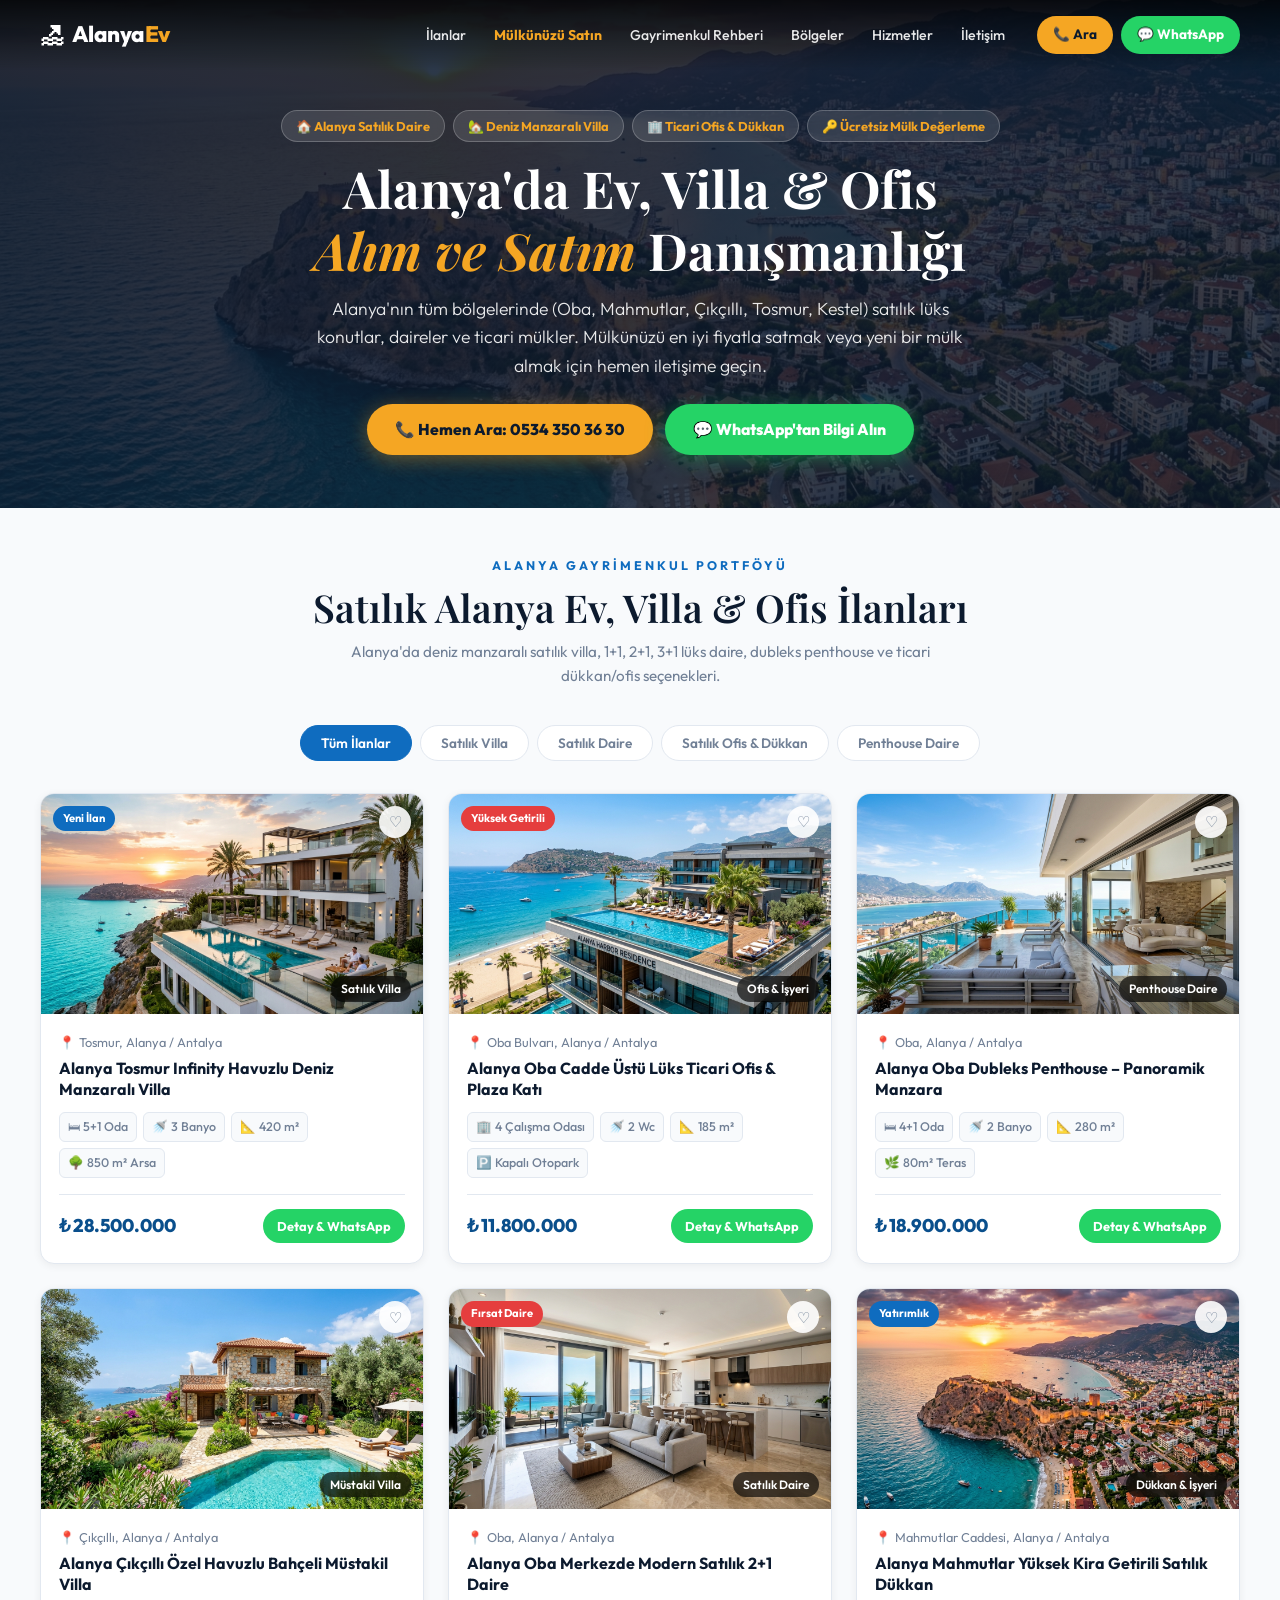
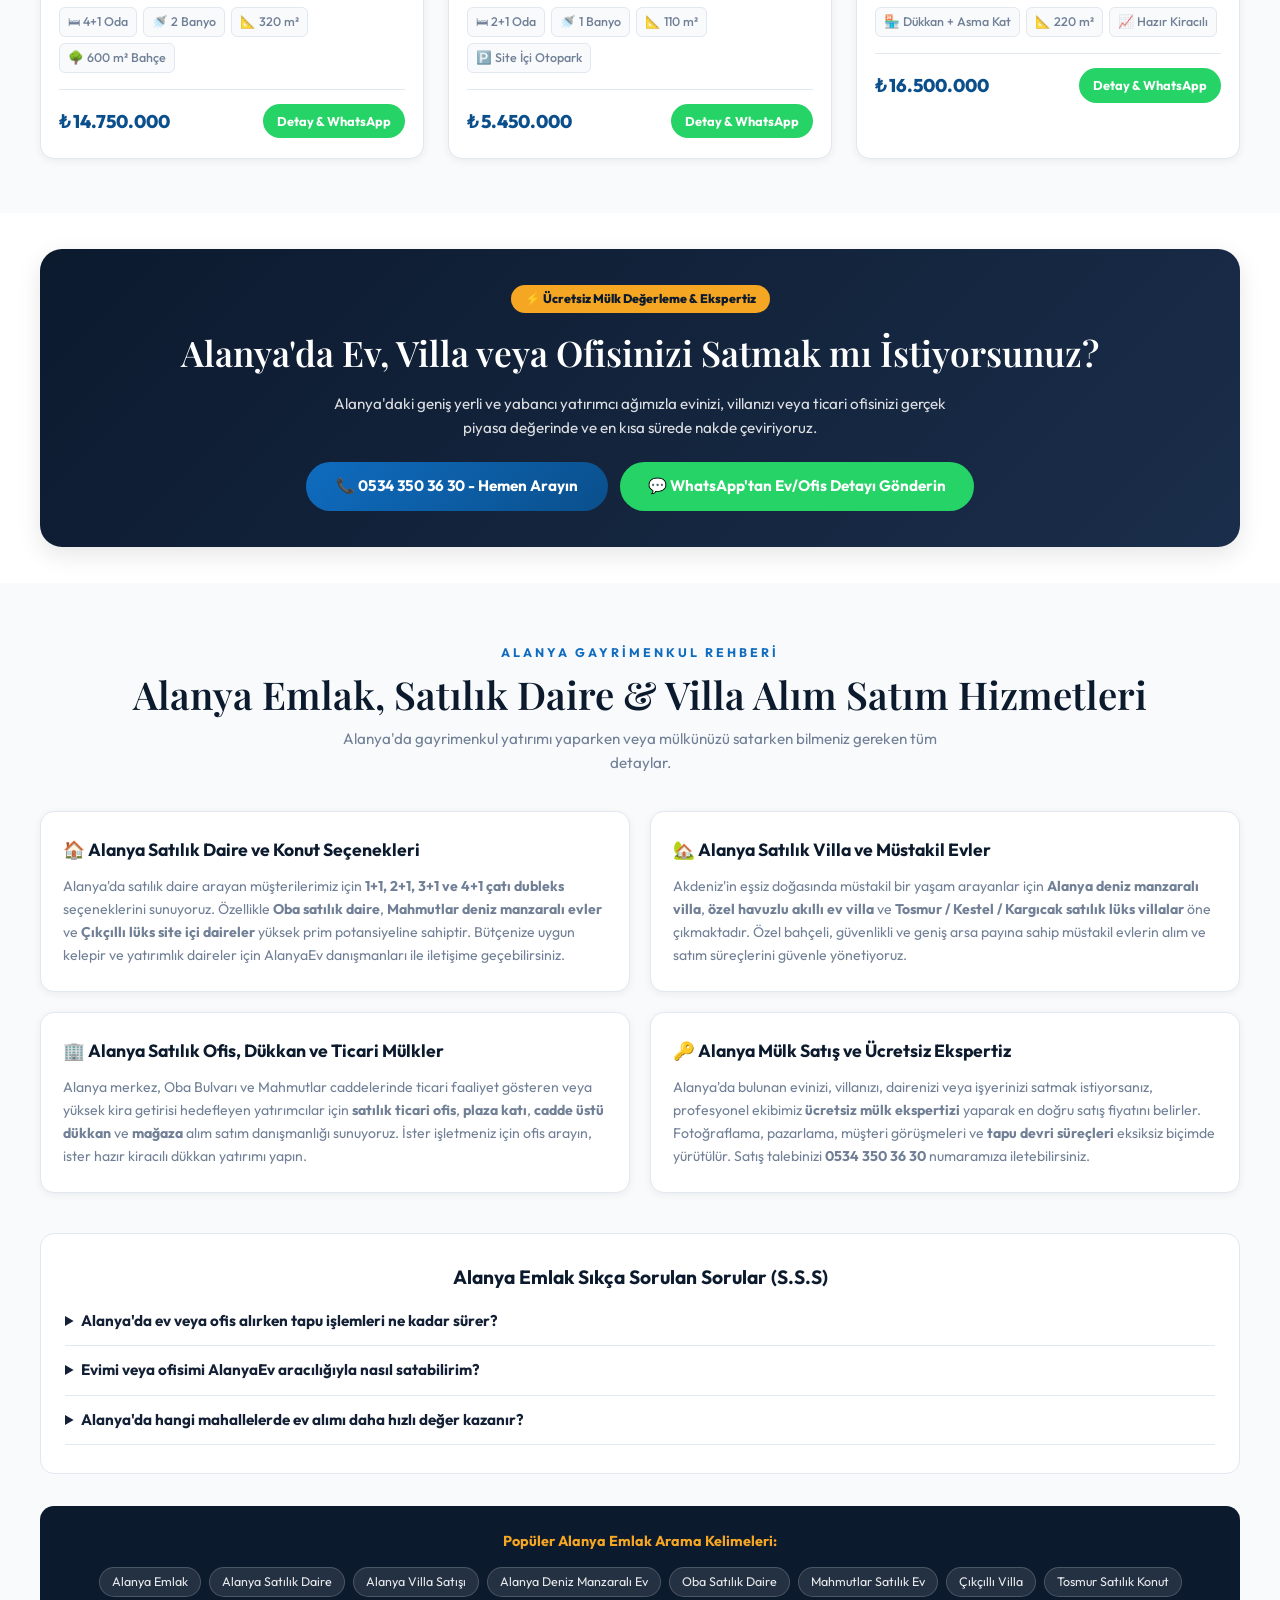
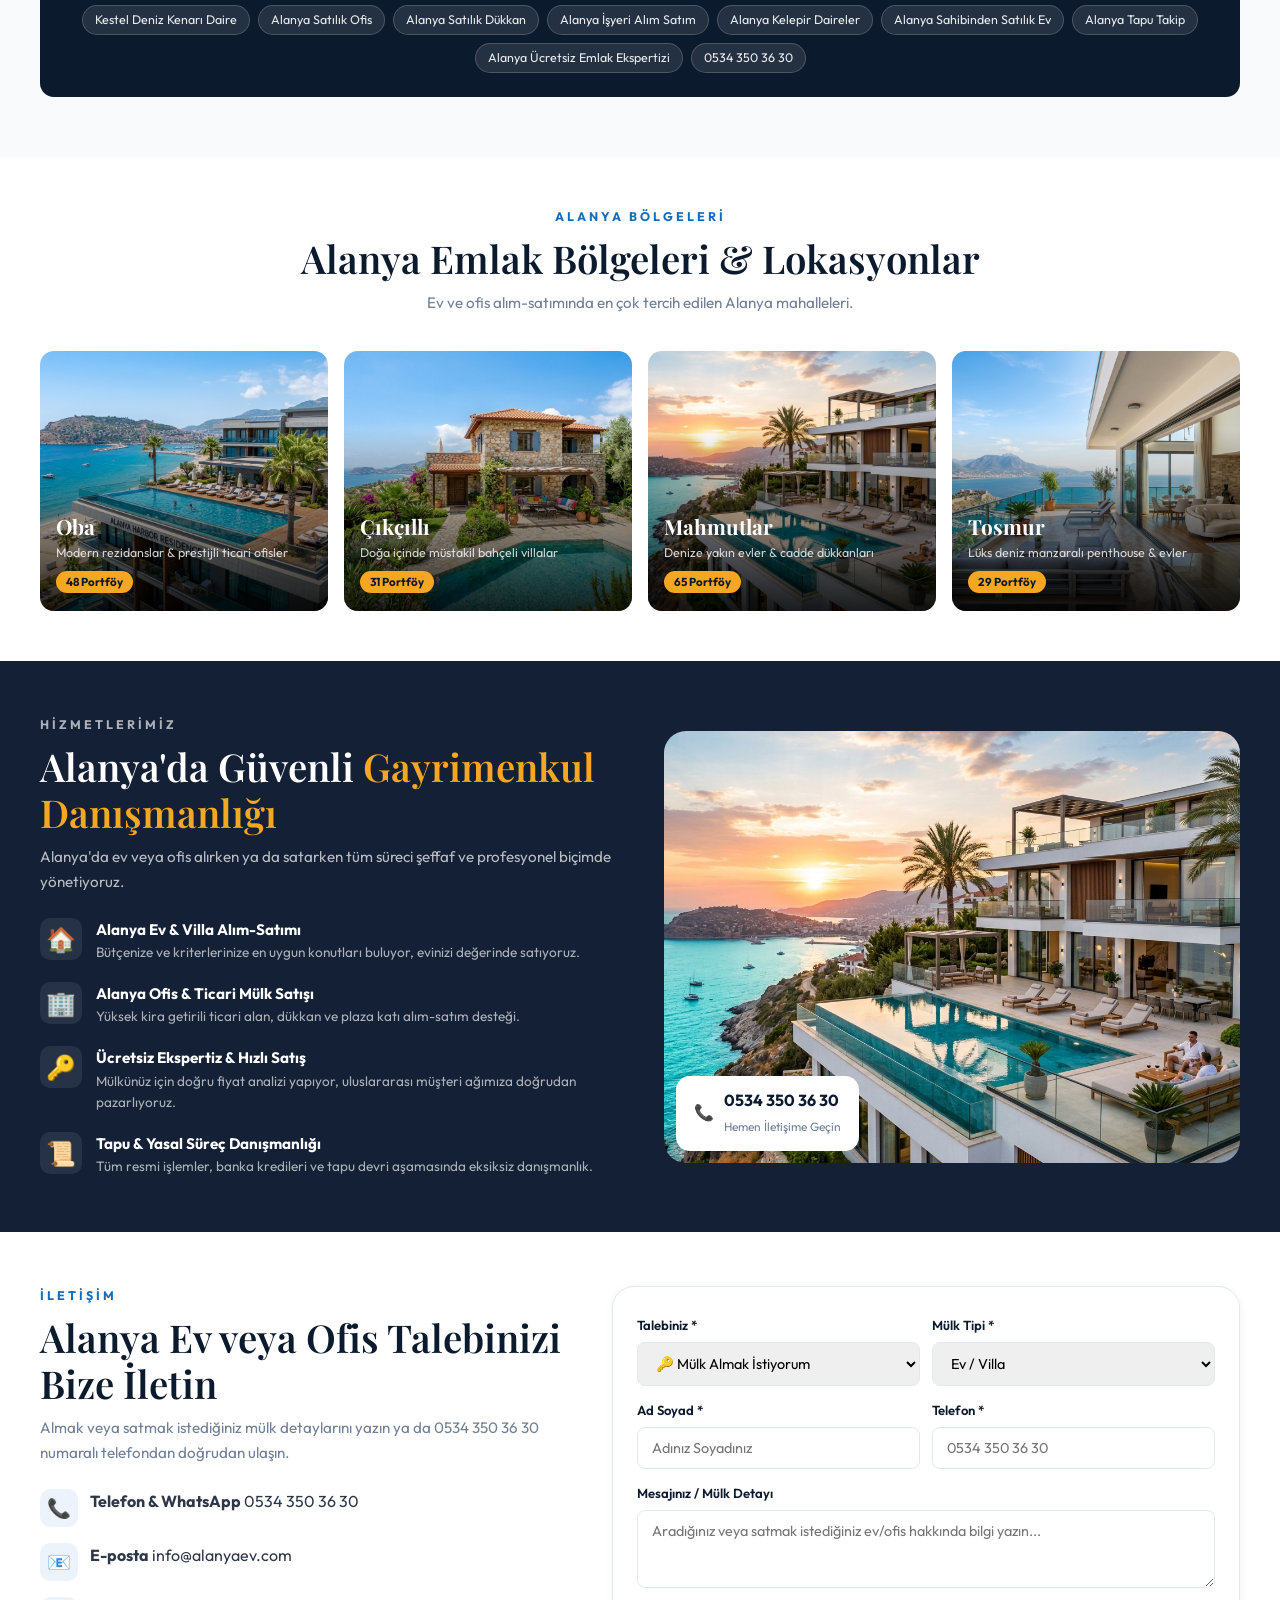
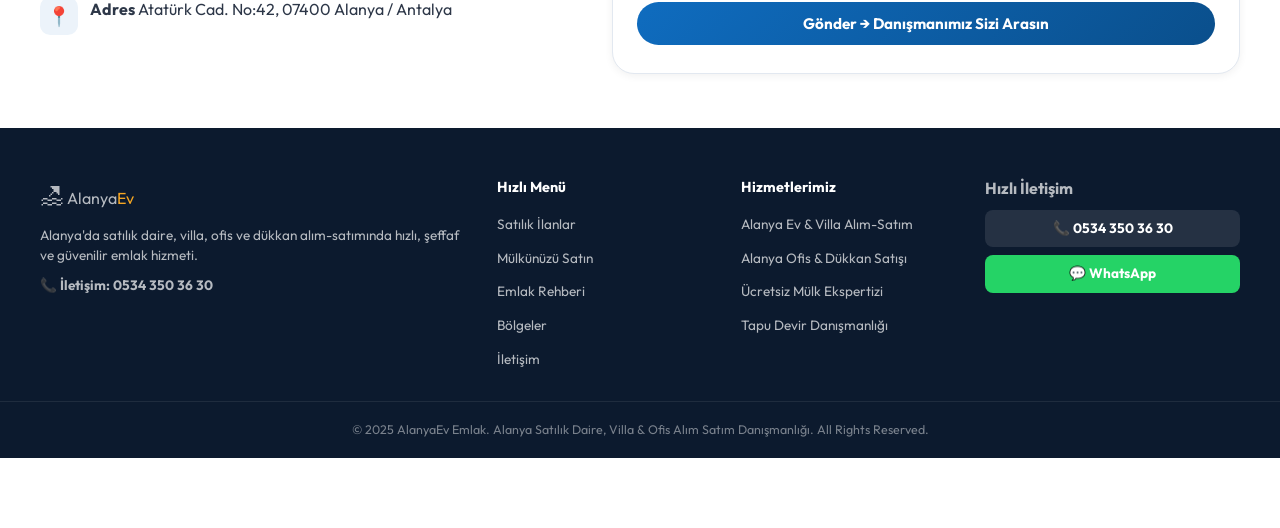
==== commit c51d395a: "Remove search box from hero, add comprehensive SEO guide, FAQ, tags cloud, and structured metadata" ====
--- a/index.html
+++ b/index.html
@@ -5,45 +5,96 @@
   <meta name="viewport" content="width=device-width, initial-scale=1.0" />
 
   <!-- SEO Meta Tags -->
-  <title>Alanya Emlak | Lüks Villa & Daire Satışı – AlanyaEv.com</title>
-  <meta name="description" content="Alanya'nın en güzel lokasyonlarında villa, daire ve penthouse satışı. Deniz manzaralı lüks konutlar, uygun fiyatlar ve profesyonel hizmet. Hemen inceleyin!" />
-  <meta name="keywords" content="alanya emlak, alanya villa satışı, alanya daire satışı, alanya konut, alanya penthouse, oba emlak, cikcilli villa, mahmutlar daire, alanya deniz manzaralı ev" />
-  <meta name="author" content="AlanyaEv Emlak" />
-  <meta name="robots" content="index, follow" />
-  <link rel="canonical" href="https://www.alanyaev.com/" />
-
-  <!-- Open Graph -->
+  <title>Alanya Emlak | Satılık Daire, Villa, Ofis & İşyeri Alım Satım Danışmanlığı</title>
+  <meta name="description" content="Alanya'da satılık daire, deniz manzaralı villa, lüks penthouse, cadde üstü dükkan ve ticari ofis alım satımı. Mülkünüzü gerçek değerinde satmak veya hayalinizdeki ev ve işyerini bulmak için 0534 350 36 30 numaralı telefondan bize ulaşın." />
+  <meta name="keywords" content="alanya emlak, alanya satılık daire, alanya villa satışı, alanya ev alımı, alanya ev satışı, alanya ofis satışı, alanya dükkan satılık, alanya oba satılık daire, alanya mahmutlar ev satışı, alanya cikcilli villa, alanya tosmur lüks daire, alanya kestel deniz manzaralı villa, alanya kargıcak satılık villa, alanya gayrimenkul danışmanı, alanya kelepir daire, alanya uygun fiyatlı evler, alanya yatırımlık dükkan, alanya deniz kenarı rezidans, alanya lüks konut satışı, alanya tapu devri danışmanlığı, alanya ücretsiz mülk değerleme, alanya 1+1 satılık daire, alanya 2+1 satılık daire, alanya 3+1 satılık daire, alanya dubleks penthouse, 0534 350 36 30" />
+  <meta name="author" content="AlanyaEv Emlak Gayrimenkul" />
+  <meta name="robots" content="index, follow, max-image-preview:large, max-snippet:-1, max-video-preview:-1" />
+  <link rel="canonical" href="https://temelinho.github.io/emlak-sat-s/" />
+
+  <!-- Open Graph / Facebook / WhatsApp -->
   <meta property="og:type" content="website" />
-  <meta property="og:url" content="https://www.alanyaev.com/" />
-  <meta property="og:title" content="Alanya Emlak | Lüks Villa & Daire Satışı" />
-  <meta property="og:description" content="Alanya'nın en güzel lokasyonlarında villa, daire ve penthouse satışı. Deniz manzaralı lüks konutlar." />
-  <meta property="og:image" content="images/hero_banner.jpg" />
+  <meta property="og:locale" content="tr_TR" />
+  <meta property="og:url" content="https://temelinho.github.io/emlak-sat-s/" />
+  <meta property="og:site_name" content="AlanyaEv Emlak" />
+  <meta property="og:title" content="Alanya Emlak | Satılık Daire, Villa, Ofis & İşyeri Alım Satım" />
+  <meta property="og:description" content="Alanya'da deniz manzaralı villa, satılık daire, penthouse ve ticari ofis alım satımında en güvenilir emlak danışmanlığı. Bizi arayın: 0534 350 36 30" />
+  <meta property="og:image" content="https://temelinho.github.io/emlak-sat-s/images/hero_banner.jpg" />
 
   <!-- Twitter Card -->
   <meta name="twitter:card" content="summary_large_image" />
-  <meta name="twitter:title" content="Alanya Emlak | Lüks Villa & Daire Satışı" />
-  <meta name="twitter:description" content="Alanya'nın en güzel lokasyonlarında villa, daire ve penthouse satışı." />
-
-  <!-- Schema.org Structured Data -->
+  <meta name="twitter:title" content="Alanya Emlak | Satılık Daire, Villa & Ofis Alım Satımı" />
+  <meta name="twitter:description" content="Alanya'da ev ve ofis alım satım danışmanlığı. 0534 350 36 30" />
+  <meta name="twitter:image" content="https://temelinho.github.io/emlak-sat-s/images/hero_banner.jpg" />
+
+  <!-- Schema.org RealEstateAgent & FAQPage Structured Data -->
   <script type="application/ld+json">
-  {
-    "@context": "https://schema.org",
-    "@type": "RealEstateAgent",
-    "name": "AlanyaEv Emlak",
-    "url": "https://www.alanyaev.com",
-    "logo": "https://www.alanyaev.com/images/logo.png",
-    "telephone": "+90 534 350 36 30",
-    "email": "info@alanyaev.com",
-    "address": {
-      "@type": "PostalAddress",
-      "streetAddress": "Atatürk Cad. No:42",
-      "addressLocality": "Alanya",
-      "addressRegion": "Antalya",
-      "postalCode": "07400",
-      "addressCountry": "TR"
+  [
+    {
+      "@context": "https://schema.org",
+      "@type": "RealEstateAgent",
+      "@id": "https://temelinho.github.io/emlak-sat-s/#organization",
+      "name": "AlanyaEv Emlak Gayrimenkul",
+      "url": "https://temelinho.github.io/emlak-sat-s/",
+      "logo": "https://temelinho.github.io/emlak-sat-s/images/hero_banner.jpg",
+      "image": "https://temelinho.github.io/emlak-sat-s/images/hero_banner.jpg",
+      "telephone": "+90 534 350 36 30",
+      "email": "info@alanyaev.com",
+      "priceRange": "₺₺₺",
+      "address": {
+        "@type": "PostalAddress",
+        "streetAddress": "Atatürk Cad. No:42",
+        "addressLocality": "Alanya",
+        "addressRegion": "Antalya",
+        "postalCode": "07400",
+        "addressCountry": "TR"
+      },
+      "geo": {
+        "@type": "GeoCoordinates",
+        "latitude": "36.543750",
+        "longitude": "31.999820"
+      },
+      "areaServed": [
+        "Alanya", "Oba", "Mahmutlar", "Çıkçıllı", "Tosmur", "Kestel", "Kargıcak", "Avsallar", "Konaklı"
+      ],
+      "openingHoursSpecification": {
+        "@type": "OpeningHoursSpecification",
+        "dayOfWeek": ["Monday", "Tuesday", "Wednesday", "Thursday", "Friday", "Saturday"],
+        "opens": "09:00",
+        "closes": "19:00"
+      }
     },
-    "areaServed": "Alanya"
-  }
+    {
+      "@context": "https://schema.org",
+      "@type": "FAQPage",
+      "mainEntity": [
+        {
+          "@type": "Question",
+          "name": "Alanya'da ev veya ofisimi en hızlı nasıl satabilirim?",
+          "acceptedAnswer": {
+            "@type": "Answer",
+            "text": "AlanyaEv Emlak olarak mülkünüze ücretsiz ekspertiz ve doğru fiyat değerlemesi yaparak, geniş yerli ve uluslararası alıcı portföyümüze doğrudan sunuyoruz. 0534 350 36 30 numarasından veya WhatsApp'tan detayları iletebilirsiniz."
+          }
+        },
+        {
+          "@type": "Question",
+          "name": "Alanya'da hangi bölgeler yatırım için avantajlıdır?",
+          "acceptedAnswer": {
+            "@type": "Answer",
+            "text": "Oba, Mahmutlar, Tosmur, Çıkçıllı ve Kestel bölgeleri hem yüksek kira getirisi hem de prim potansiyeli açısından Alanya'nın en çok tercih edilen yatırım bölgeleridir."
+          }
+        },
+        {
+          "@type": "Question",
+          "name": "Alanya'da satılık ticari ofis ve dükkan bulunuyor mu?",
+          "acceptedAnswer": {
+            "@type": "Answer",
+            "text": "Evet, Alanya merkez, Oba Bulvarı ve Mahmutlar caddelerinde yüksek kira getirili dükkan, plaza katı ve ticari ofis alım-satım danışmanlığı sunuyoruz."
+          }
+        }
+      ]
+    }
+  ]
   </script>
 
   <!-- Google Fonts -->
@@ -65,6 +116,8 @@
 
       <nav class="nav-links" id="nav-links" aria-label="Ana Navigasyon">
         <a href="#ilanlar" class="nav-link">İlanlar</a>
+        <a href="#mulk-sat" class="nav-link highlight-link">Mülkünüzü Satın</a>
+        <a href="#seo-rehber" class="nav-link">Gayrimenkul Rehberi</a>
         <a href="#bolgeler" class="nav-link">Bölgeler</a>
         <a href="#hizmetler" class="nav-link">Hizmetler</a>
         <a href="#iletisim" class="nav-link">İletişim</a>
@@ -74,7 +127,7 @@
         <a href="tel:+905343503630" class="nav-cta nav-cta-call" id="nav-call-btn" aria-label="Hemen Ara">
           📞 Ara
         </a>
-        <a href="https://wa.me/905343503630?text=Merhaba,%20bir%20m%C3%BClk%20hakk%C4%B1nda%20bilgi%20almak%20istiyorum." class="nav-cta nav-cta-wp" id="nav-wp-btn" target="_blank" rel="noopener noreferrer" aria-label="WhatsApp İletişim">
+        <a href="https://wa.me/905343503630?text=Merhaba,%20Alanya'da%20ev/ofis%20al%C4%B1m-sat%C4%B1m%C4%B1%20hakk%C4%B1nda%20bilgi%20almak%20istiyorum." class="nav-cta nav-cta-wp" id="nav-wp-btn" target="_blank" rel="noopener noreferrer" aria-label="WhatsApp İletişim">
           💬 WhatsApp
         </a>
       </div>
@@ -85,246 +138,307 @@
     </div>
   </header>
 
-  <!-- ===== HERO ===== -->
-  <section class="hero" id="hero" aria-label="Ana Kapak">
+  <!-- ===== HERO (COMPACT & WITHOUT SEARCH BOX) ===== -->
+  <section class="hero hero-compact" id="hero" aria-label="Ana Kapak">
     <div class="hero-bg">
-      <img src="images/hero_banner.jpg" alt="Alanya sahil manzarası, deniz ve kale" class="hero-img" loading="eager" />
+      <img src="images/hero_banner.jpg" alt="Alanya sahil manzarası, Alanya satılık daire ve villa emlak danışmanlığı" class="hero-img" loading="eager" />
       <div class="hero-overlay"></div>
     </div>
 
     <div class="hero-content">
-      <p class="hero-eyebrow">Akdeniz'in İncisi</p>
-      <h1 class="hero-title">Alanya'da <em>Hayalinizdeki</em> Eve<br>Kavuşun</h1>
-      <p class="hero-subtitle">Deniz manzaralı villalar, modern daireler ve lüks penthouslar — sizi Alanya'nın en güzel köşelerine bekliyoruz.</p>
-
-      <div class="hero-search" role="search" aria-label="Emlak Arama">
-        <div class="search-box">
-          <select class="search-select" id="search-type" aria-label="Mülk Tipi">
-            <option value="">🏠 Mülk Tipi</option>
-            <option value="villa">Villa</option>
-            <option value="daire">Daire</option>
-            <option value="penthouse">Penthouse</option>
-          </select>
-          <select class="search-select" id="search-location" aria-label="Bölge Seçin">
-            <option value="">📍 Bölge Seçin</option>
-            <option value="oba">Oba</option>
-            <option value="cikcilli">Çıkçıllı</option>
-            <option value="mahmutlar">Mahmutlar</option>
-            <option value="tosmur">Tosmur</option>
-            <option value="kestel">Kestel</option>
-          </select>
-          <select class="search-select" id="search-price" aria-label="Fiyat Aralığı">
-            <option value="">💰 Bütçe</option>
-            <option value="0-5">0 – 5M ₺</option>
-            <option value="5-15">5M – 15M ₺</option>
-            <option value="15-30">15M – 30M ₺</option>
-            <option value="30+">30M+ ₺</option>
-          </select>
-          <button class="search-btn" id="search-submit-btn" aria-label="Emlak Ara">Ara</button>
-        </div>
-      </div>
-
-      <div class="hero-stats">
-        <div class="stat-item">
-          <span class="stat-number" data-target="248">0</span>
-          <span class="stat-label">Aktif İlan</span>
-        </div>
-        <div class="stat-divider"></div>
-        <div class="stat-item">
-          <span class="stat-number" data-target="12">0</span>
-          <span class="stat-label">Yıllık Deneyim</span>
-        </div>
-        <div class="stat-divider"></div>
-        <div class="stat-item">
-          <span class="stat-number" data-target="1400">0</span>
-          <span class="stat-label">Mutlu Aile</span>
-        </div>
-      </div>
-    </div>
-
-    <a href="#ilanlar" class="hero-scroll" aria-label="Aşağı kaydır">
-      <span class="scroll-arrow">↓</span>
-    </a>
+      <div class="hero-tags">
+        <span class="hero-tag">🏠 Alanya Satılık Daire</span>
+        <span class="hero-tag">🏡 Deniz Manzaralı Villa</span>
+        <span class="hero-tag">🏢 Ticari Ofis & Dükkan</span>
+        <span class="hero-tag">🔑 Ücretsiz Mülk Değerleme</span>
+      </div>
+
+      <h1 class="hero-title">Alanya'da Ev, Villa & Ofis<br><em>Alım ve Satım</em> Danışmanlığı</h1>
+      <p class="hero-subtitle">Alanya'nın tüm bölgelerinde (Oba, Mahmutlar, Çıkçıllı, Tosmur, Kestel) satılık lüks konutlar, daireler ve ticari mülkler. Mülkünüzü en iyi fiyatla satmak veya yeni bir mülk almak için hemen iletişime geçin.</p>
+
+      <!-- Hero Quick Contact Buttons -->
+      <div class="hero-quick-btns">
+        <a href="tel:+905343503630" class="btn-hero-call" id="hero-call-btn">
+          📞 Hemen Ara: 0534 350 36 30
+        </a>
+        <a href="https://wa.me/905343503630?text=Merhaba,%20Alanya'da%20ev/ofis%20al%C4%B1m%C4%B1%20veya%20sat%C4%B1m%C4%B1%20hakk%C4%B1nda%20bilgi%20almak%20istiyorum." class="btn-hero-wp" id="hero-wp-btn" target="_blank" rel="noopener noreferrer">
+          💬 WhatsApp'tan Bilgi Alın
+        </a>
+      </div>
+    </div>
   </section>
 
-  <!-- ===== FEATURED LISTINGS ===== -->
+  <!-- ===== FEATURED LISTINGS (IMMEDIATELY BELOW HERO) ===== -->
   <section class="listings-section" id="ilanlar" aria-label="Öne Çıkan İlanlar">
     <div class="container">
       <div class="section-header">
-        <p class="section-eyebrow">Seçkin Portföy</p>
-        <h2 class="section-title">Öne Çıkan İlanlar</h2>
-        <p class="section-desc">Alanya'nın en prestijli konutlarını sizin için seçtik. Her biri özenle hazırlanmış, yaşam standardınızı yükseltecek mülkler.</p>
+        <p class="section-eyebrow">Alanya Gayrimenkul Portföyü</p>
+        <h2 class="section-title">Satılık Alanya Ev, Villa & Ofis İlanları</h2>
+        <p class="section-desc">Alanya'da deniz manzaralı satılık villa, 1+1, 2+1, 3+1 lüks daire, dubleks penthouse ve ticari dükkan/ofis seçenekleri.</p>
       </div>
 
       <div class="filter-bar" role="tablist" aria-label="İlan Filtreleri">
-        <button class="filter-btn active" data-filter="all" role="tab" aria-selected="true" id="filter-all">Tümü</button>
-        <button class="filter-btn" data-filter="villa" role="tab" aria-selected="false" id="filter-villa">Villa</button>
-        <button class="filter-btn" data-filter="daire" role="tab" aria-selected="false" id="filter-daire">Daire</button>
-        <button class="filter-btn" data-filter="penthouse" role="tab" aria-selected="false" id="filter-penthouse">Penthouse</button>
+        <button class="filter-btn active" data-filter="all" role="tab" aria-selected="true" id="filter-all">Tüm İlanlar</button>
+        <button class="filter-btn" data-filter="villa" role="tab" aria-selected="false" id="filter-villa">Satılık Villa</button>
+        <button class="filter-btn" data-filter="daire" role="tab" aria-selected="false" id="filter-daire">Satılık Daire</button>
+        <button class="filter-btn" data-filter="ofis" role="tab" aria-selected="false" id="filter-ofis">Satılık Ofis & Dükkan</button>
+        <button class="filter-btn" data-filter="penthouse" role="tab" aria-selected="false" id="filter-penthouse">Penthouse Daire</button>
       </div>
 
       <div class="listings-grid" id="listings-grid">
 
-        <!-- Listing 1 -->
+        <!-- Listing 1: Villa -->
         <article class="listing-card" data-type="villa" itemscope itemtype="https://schema.org/Accommodation">
           <div class="card-img-wrap">
-            <img src="images/villa_deniz.jpg" alt="Alanya Tosmur'da deniz manzaralı lüks villa" class="card-img" loading="lazy" itemprop="image" />
-            <span class="card-badge badge-new">Yeni</span>
-            <span class="card-type">Villa</span>
+            <img src="images/villa_deniz.jpg" alt="Alanya Tosmur deniz manzaralı satılık lüks müstakil villa" class="card-img" loading="lazy" itemprop="image" />
+            <span class="card-badge badge-new">Yeni İlan</span>
+            <span class="card-type">Satılık Villa</span>
             <button class="card-fav" aria-label="Favorilere ekle" data-id="1">♡</button>
           </div>
           <div class="card-body">
             <div class="card-location" itemprop="address">
-              <span class="pin">📍</span> Tosmur, Alanya
-            </div>
-            <h3 class="card-title" itemprop="name">Infinity Havuzlu Deniz Manzaralı Villa</h3>
+              <span class="pin">📍</span> Tosmur, Alanya / Antalya
+            </div>
+            <h3 class="card-title" itemprop="name">Alanya Tosmur Infinity Havuzlu Deniz Manzaralı Villa</h3>
             <div class="card-features">
-              <span class="feat-item" title="Oda Sayısı">🛏 5+1</span>
-              <span class="feat-item" title="Banyo">🚿 3</span>
-              <span class="feat-item" title="Metrekare">📐 420 m²</span>
-              <span class="feat-item" title="Arsa">🌳 850 m²</span>
+              <span class="feat-item">🛏 5+1 Oda</span>
+              <span class="feat-item">🚿 3 Banyo</span>
+              <span class="feat-item">📐 420 m²</span>
+              <span class="feat-item">🌳 850 m² Arsa</span>
             </div>
             <div class="card-footer">
               <span class="card-price" itemprop="price">₺ 28.500.000</span>
-              <a href="#iletisim" class="card-btn" id="listing-1-detail-btn" aria-label="İlan 1 detaylarını görüntüle">Detay</a>
-            </div>
-          </div>
-        </article>
-
-        <!-- Listing 2 -->
+              <a href="https://wa.me/905343503630?text=Merhaba,%20Tosmur%20Infinity%20Villa%20ilan%C4%B1%20hakk%C4%B1nda%20bilgi%20almak%20istiyorum." target="_blank" rel="noopener noreferrer" class="card-btn" aria-label="İlan 1 WhatsApp Bilgi">Detay & WhatsApp</a>
+            </div>
+          </div>
+        </article>
+
+        <!-- Listing 2: Ofis & İşyeri -->
+        <article class="listing-card" data-type="ofis" itemscope itemtype="https://schema.org/Accommodation">
+          <div class="card-img-wrap">
+            <img src="images/rezidans.jpg" alt="Alanya Oba bulvarı satılık ticari lüks ofis plaza dükkan" class="card-img" loading="lazy" itemprop="image" />
+            <span class="card-badge badge-hot">Yüksek Getirili</span>
+            <span class="card-type">Ofis & İşyeri</span>
+            <button class="card-fav" aria-label="Favorilere ekle" data-id="2">♡</button>
+          </div>
+          <div class="card-body">
+            <div class="card-location" itemprop="address">
+              <span class="pin">📍</span> Oba Bulvarı, Alanya / Antalya
+            </div>
+            <h3 class="card-title" itemprop="name">Alanya Oba Cadde Üstü Lüks Ticari Ofis & Plaza Katı</h3>
+            <div class="card-features">
+              <span class="feat-item">🏢 4 Çalışma Odası</span>
+              <span class="feat-item">🚿 2 Wc</span>
+              <span class="feat-item">📐 185 m²</span>
+              <span class="feat-item">🅿️ Kapalı Otopark</span>
+            </div>
+            <div class="card-footer">
+              <span class="card-price" itemprop="price">₺ 11.800.000</span>
+              <a href="https://wa.me/905343503630?text=Merhaba,%20Oba%20Bulvar%C4%B1%20Ofis%20ilan%C4%B1%20hakk%C4%B1nda%20bilgi%20almak%20istiyorum." target="_blank" rel="noopener noreferrer" class="card-btn" aria-label="Ofis İlanı Bilgi">Detay & WhatsApp</a>
+            </div>
+          </div>
+        </article>
+
+        <!-- Listing 3: Penthouse -->
         <article class="listing-card" data-type="penthouse" itemscope itemtype="https://schema.org/Accommodation">
           <div class="card-img-wrap">
-            <img src="images/penthouse.jpg" alt="Alanya Oba'da panoramik manzaralı penthouse" class="card-img" loading="lazy" itemprop="image" />
-            <span class="card-badge badge-hot">Çok İzlenen</span>
-            <span class="card-type">Penthouse</span>
-            <button class="card-fav" aria-label="Favorilere ekle" data-id="2">♡</button>
+            <img src="images/penthouse.jpg" alt="Alanya Oba panoramik deniz ve dağ manzaralı satılık penthouse daire" class="card-img" loading="lazy" itemprop="image" />
+            <span class="card-type">Penthouse Daire</span>
+            <button class="card-fav" aria-label="Favorilere ekle" data-id="3">♡</button>
           </div>
           <div class="card-body">
             <div class="card-location" itemprop="address">
-              <span class="pin">📍</span> Oba, Alanya
-            </div>
-            <h3 class="card-title" itemprop="name">Dubleks Penthouse – Panoramik Deniz & Dağ Manzarası</h3>
+              <span class="pin">📍</span> Oba, Alanya / Antalya
+            </div>
+            <h3 class="card-title" itemprop="name">Alanya Oba Dubleks Penthouse – Panoramik Manzara</h3>
             <div class="card-features">
-              <span class="feat-item">🛏 4+1</span>
-              <span class="feat-item">🚿 2</span>
+              <span class="feat-item">🛏 4+1 Oda</span>
+              <span class="feat-item">🚿 2 Banyo</span>
               <span class="feat-item">📐 280 m²</span>
-              <span class="feat-item">🌿 Teras 80m²</span>
+              <span class="feat-item">🌿 80m² Teras</span>
             </div>
             <div class="card-footer">
               <span class="card-price" itemprop="price">₺ 18.900.000</span>
-              <a href="#iletisim" class="card-btn" id="listing-2-detail-btn" aria-label="İlan 2 detaylarını görüntüle">Detay</a>
-            </div>
-          </div>
-        </article>
-
-        <!-- Listing 3 -->
+              <a href="https://wa.me/905343503630?text=Merhaba,%20Oba%20Penthouse%20ilan%C4%B1%20hakk%C4%B1nda%20bilgi%20almak%20istiyorum." target="_blank" rel="noopener noreferrer" class="card-btn" aria-label="Penthouse İlanı Bilgi">Detay & WhatsApp</a>
+            </div>
+          </div>
+        </article>
+
+        <!-- Listing 4: Bahçeli Villa -->
         <article class="listing-card" data-type="villa" itemscope itemtype="https://schema.org/Accommodation">
           <div class="card-img-wrap">
-            <img src="images/bahceli_villa.jpg" alt="Alanya Çıkçıllı'da bahçeli havuzlu villa" class="card-img" loading="lazy" itemprop="image" />
-            <span class="card-type">Villa</span>
-            <button class="card-fav" aria-label="Favorilere ekle" data-id="3">♡</button>
+            <img src="images/bahceli_villa.jpg" alt="Alanya Çıkçıllı müstakil bahçeli havuzlu satılık villa" class="card-img" loading="lazy" itemprop="image" />
+            <span class="card-type">Müstakil Villa</span>
+            <button class="card-fav" aria-label="Favorilere ekle" data-id="4">♡</button>
           </div>
           <div class="card-body">
             <div class="card-location" itemprop="address">
-              <span class="pin">📍</span> Çıkçıllı, Alanya
-            </div>
-            <h3 class="card-title" itemprop="name">Özel Havuzlu Bahçeli Müstakil Villa</h3>
+              <span class="pin">📍</span> Çıkçıllı, Alanya / Antalya
+            </div>
+            <h3 class="card-title" itemprop="name">Alanya Çıkçıllı Özel Havuzlu Bahçeli Müstakil Villa</h3>
             <div class="card-features">
-              <span class="feat-item">🛏 4+1</span>
-              <span class="feat-item">🚿 2</span>
+              <span class="feat-item">🛏 4+1 Oda</span>
+              <span class="feat-item">🚿 2 Banyo</span>
               <span class="feat-item">📐 320 m²</span>
-              <span class="feat-item">🌳 600 m²</span>
+              <span class="feat-item">🌳 600 m² Bahçe</span>
             </div>
             <div class="card-footer">
               <span class="card-price" itemprop="price">₺ 14.750.000</span>
-              <a href="#iletisim" class="card-btn" id="listing-3-detail-btn" aria-label="İlan 3 detaylarını görüntüle">Detay</a>
-            </div>
-          </div>
-        </article>
-
-        <!-- Listing 4 -->
+              <a href="https://wa.me/905343503630?text=Merhaba,%20Cikcilli%20Bahceli%20Villa%20ilan%C4%B1%20hakk%C4%B1nda%20bilgi%20almak%20istiyorum." target="_blank" rel="noopener noreferrer" class="card-btn" aria-label="Villa Bilgi">Detay & WhatsApp</a>
+            </div>
+          </div>
+        </article>
+
+        <!-- Listing 5: Daire -->
         <article class="listing-card" data-type="daire" itemscope itemtype="https://schema.org/Accommodation">
           <div class="card-img-wrap">
-            <img src="images/rezidans.jpg" alt="Alanya Mahmutlar'da deniz kenarı rezidans dairesi" class="card-img" loading="lazy" itemprop="image" />
-            <span class="card-badge badge-new">Yeni</span>
-            <span class="card-type">Daire</span>
-            <button class="card-fav" aria-label="Favorilere ekle" data-id="4">♡</button>
+            <img src="images/daire_oba.jpg" alt="Alanya Oba satılık 2+1 modern daire uygun fiyatlı emlak" class="card-img" loading="lazy" itemprop="image" />
+            <span class="card-badge badge-hot">Fırsat Daire</span>
+            <span class="card-type">Satılık Daire</span>
+            <button class="card-fav" aria-label="Favorilere ekle" data-id="5">♡</button>
           </div>
           <div class="card-body">
             <div class="card-location" itemprop="address">
-              <span class="pin">📍</span> Mahmutlar, Alanya
-            </div>
-            <h3 class="card-title" itemprop="name">Denize Sıfır Lüks Rezidans Dairesi</h3>
+              <span class="pin">📍</span> Oba, Alanya / Antalya
+            </div>
+            <h3 class="card-title" itemprop="name">Alanya Oba Merkezde Modern Satılık 2+1 Daire</h3>
             <div class="card-features">
-              <span class="feat-item">🛏 3+1</span>
-              <span class="feat-item">🚿 2</span>
-              <span class="feat-item">📐 165 m²</span>
-              <span class="feat-item">🏊 Ortak Havuz</span>
+              <span class="feat-item">🛏 2+1 Oda</span>
+              <span class="feat-item">🚿 1 Banyo</span>
+              <span class="feat-item">📐 110 m²</span>
+              <span class="feat-item">🅿️ Site İçi Otopark</span>
             </div>
             <div class="card-footer">
-              <span class="card-price" itemprop="price">₺ 9.200.000</span>
-              <a href="#iletisim" class="card-btn" id="listing-4-detail-btn" aria-label="İlan 4 detaylarını görüntüle">Detay</a>
-            </div>
-          </div>
-        </article>
-
-        <!-- Listing 5 -->
-        <article class="listing-card" data-type="daire" itemscope itemtype="https://schema.org/Accommodation">
+              <span class="card-price" itemprop="price">₺ 5.450.000</span>
+              <a href="https://wa.me/905343503630?text=Merhaba,%20Oba%202+1%20Daire%20ilan%C4%B1%20hakk%C4%B1nda%20bilgi%20almak%20istiyorum." target="_blank" rel="noopener noreferrer" class="card-btn" aria-label="Daire Bilgi">Detay & WhatsApp</a>
+            </div>
+          </div>
+        </article>
+
+        <!-- Listing 6: Ofis & Dükkan 2 -->
+        <article class="listing-card" data-type="ofis" itemscope itemtype="https://schema.org/Accommodation">
           <div class="card-img-wrap">
-            <img src="images/daire_oba.jpg" alt="Alanya Oba'da modern 2+1 daire" class="card-img" loading="lazy" itemprop="image" />
-            <span class="card-badge badge-hot">Fırsatlık</span>
-            <span class="card-type">Daire</span>
-            <button class="card-fav" aria-label="Favorilere ekle" data-id="5">♡</button>
+            <img src="images/hero_banner.jpg" alt="Alanya Mahmutlar ana cadde üzerinde satılık dükkan işyeri ticari emlak" class="card-img" loading="lazy" itemprop="image" />
+            <span class="card-badge badge-new">Yatırımlık</span>
+            <span class="card-type">Dükkan & İşyeri</span>
+            <button class="card-fav" aria-label="Favorilere ekle" data-id="6">♡</button>
           </div>
           <div class="card-body">
             <div class="card-location" itemprop="address">
-              <span class="pin">📍</span> Oba, Alanya
-            </div>
-            <h3 class="card-title" itemprop="name">Modern 2+1 Daire – Merkezi Konum</h3>
+              <span class="pin">📍</span> Mahmutlar Caddesi, Alanya / Antalya
+            </div>
+            <h3 class="card-title" itemprop="name">Alanya Mahmutlar Yüksek Kira Getirili Satılık Dükkan</h3>
             <div class="card-features">
-              <span class="feat-item">🛏 2+1</span>
-              <span class="feat-item">🚿 1</span>
-              <span class="feat-item">📐 110 m²</span>
-              <span class="feat-item">🅿️ Otopark</span>
+              <span class="feat-item">🏪 Dükkan + Asma Kat</span>
+              <span class="feat-item">📐 220 m²</span>
+              <span class="feat-item">📈 Hazır Kiracılı</span>
             </div>
             <div class="card-footer">
-              <span class="card-price" itemprop="price">₺ 5.450.000</span>
-              <a href="#iletisim" class="card-btn" id="listing-5-detail-btn" aria-label="İlan 5 detaylarını görüntüle">Detay</a>
-            </div>
-          </div>
-        </article>
-
-        <!-- Listing 6 -->
-        <article class="listing-card" data-type="villa" itemscope itemtype="https://schema.org/Accommodation">
-          <div class="card-img-wrap">
-            <img src="images/villa_deniz.jpg" alt="Alanya Kestel'de deniz manzaralı yeni villa" class="card-img" loading="lazy" itemprop="image" />
-            <span class="card-badge badge-new">Yeni Proje</span>
-            <span class="card-type">Villa</span>
-            <button class="card-fav" aria-label="Favorilere ekle" data-id="6">♡</button>
-          </div>
-          <div class="card-body">
-            <div class="card-location" itemprop="address">
-              <span class="pin">📍</span> Kestel, Alanya
-            </div>
-            <h3 class="card-title" itemprop="name">Modern Mimari Akıllı Ev Villa</h3>
-            <div class="card-features">
-              <span class="feat-item">🛏 5+2</span>
-              <span class="feat-item">🚿 4</span>
-              <span class="feat-item">📐 550 m²</span>
-              <span class="feat-item">🌳 1.200 m²</span>
-            </div>
-            <div class="card-footer">
-              <span class="card-price" itemprop="price">₺ 42.000.000</span>
-              <a href="#iletisim" class="card-btn" id="listing-6-detail-btn" aria-label="İlan 6 detaylarını görüntüle">Detay</a>
-            </div>
-          </div>
-        </article>
-
-      </div>
-
-      <div class="listings-cta">
-        <a href="#iletisim" class="btn-primary" id="all-listings-btn">Tüm İlanları Gör</a>
-      </div>
+              <span class="card-price" itemprop="price">₺ 16.500.000</span>
+              <a href="https://wa.me/905343503630?text=Merhaba,%20Mahmutlar%20Isyeri%20ilan%C4%B1%20hakk%C4%B1nda%20bilgi%20almak%20istiyorum." target="_blank" rel="noopener noreferrer" class="card-btn" aria-label="İşyeri Bilgi">Detay & WhatsApp</a>
+            </div>
+          </div>
+        </article>
+
+      </div>
+    </div>
+  </section>
+
+  <!-- ===== SELL YOUR PROPERTY BANNER ===== -->
+  <section class="mulk-sat-section" id="mulk-sat" aria-label="Ev veya Ofisinizi Satın">
+    <div class="container">
+      <div class="sell-banner">
+        <div class="sell-banner-content">
+          <span class="sell-badge">⚡ Ücretsiz Mülk Değerleme & Ekspertiz</span>
+          <h2 class="sell-title">Alanya'da Ev, Villa veya Ofisinizi Satmak mı İstiyorsunuz?</h2>
+          <p class="sell-desc">Alanya'daki geniş yerli ve yabancı yatırımcı ağımızla evinizi, villanızı veya ticari ofisinizi gerçek piyasa değerinde ve en kısa sürede nakde çeviriyoruz.</p>
+          <div class="sell-actions">
+            <a href="tel:+905343503630" class="btn-primary sell-btn-call">
+              📞 0534 350 36 30 - Hemen Arayın
+            </a>
+            <a href="https://wa.me/905343503630?text=Merhaba,%20Alanya'daki%20evimi/ofisimi%20satmak%20istiyorum.%20Fiyat%20de%C4%9Ferlemesi%20yapar%20m%C4%B1s%C4%B1n%C4%B1z?" target="_blank" rel="noopener noreferrer" class="btn-secondary sell-btn-wp">
+              💬 WhatsApp'tan Ev/Ofis Detayı Gönderin
+            </a>
+          </div>
+        </div>
+      </div>
+    </div>
+  </section>
+
+  <!-- ===== EXTENSIVE SEO REHBER & KEYWORD HUB SECTION ===== -->
+  <section class="seo-guide-section" id="seo-rehber" aria-label="Alanya Emlak Rehberi">
+    <div class="container">
+      <div class="section-header">
+        <p class="section-eyebrow">Alanya Gayrimenkul Rehberi</p>
+        <h2 class="section-title">Alanya Emlak, Satılık Daire & Villa Alım Satım Hizmetleri</h2>
+        <p class="section-desc">Alanya'da gayrimenkul yatırımı yaparken veya mülkünüzü satarken bilmeniz gereken tüm detaylar.</p>
+      </div>
+
+      <div class="seo-grid">
+        <article class="seo-card">
+          <h3>🏠 Alanya Satılık Daire ve Konut Seçenekleri</h3>
+          <p>Alanya'da satılık daire arayan müşterilerimiz için <strong>1+1, 2+1, 3+1 ve 4+1 çatı dubleks</strong> seçeneklerini sunuyoruz. Özellikle <strong>Oba satılık daire</strong>, <strong>Mahmutlar deniz manzaralı evler</strong> ve <strong>Çıkçıllı lüks site içi daireler</strong> yüksek prim potansiyeline sahiptir. Bütçenize uygun kelepir ve yatırımlık daireler için AlanyaEv danışmanları ile iletişime geçebilirsiniz.</p>
+        </article>
+
+        <article class="seo-card">
+          <h3>🏡 Alanya Satılık Villa ve Müstakil Evler</h3>
+          <p>Akdeniz'in eşsiz doğasında müstakil bir yaşam arayanlar için <strong>Alanya deniz manzaralı villa</strong>, <strong>özel havuzlu akıllı ev villa</strong> ve <strong>Tosmur / Kestel / Kargıcak satılık lüks villalar</strong> öne çıkmaktadır. Özel bahçeli, güvenlikli ve geniş arsa payına sahip müstakil evlerin alım ve satım süreçlerini güvenle yönetiyoruz.</p>
+        </article>
+
+        <article class="seo-card">
+          <h3>🏢 Alanya Satılık Ofis, Dükkan ve Ticari Mülkler</h3>
+          <p>Alanya merkez, Oba Bulvarı ve Mahmutlar caddelerinde ticari faaliyet gösteren veya yüksek kira getirisi hedefleyen yatırımcılar için <strong>satılık ticari ofis</strong>, <strong>plaza katı</strong>, <strong>cadde üstü dükkan</strong> ve <strong>mağaza</strong> alım satım danışmanlığı sunuyoruz. İster işletmeniz için ofis arayın, ister hazır kiracılı dükkan yatırımı yapın.</p>
+        </article>
+
+        <article class="seo-card">
+          <h3>🔑 Alanya Mülk Satış ve Ücretsiz Ekspertiz</h3>
+          <p>Alanya'da bulunan evinizi, villanızı, dairenizi veya işyerinizi satmak istiyorsanız, profesyonel ekibimiz <strong>ücretsiz mülk ekspertizi</strong> yaparak en doğru satış fiyatını belirler. Fotoğraflama, pazarlama, müşteri görüşmeleri ve <strong>tapu devri süreçleri</strong> eksiksiz biçimde yürütülür. Satış talebinizi <strong>0534 350 36 30</strong> numaramıza iletebilirsiniz.</p>
+        </article>
+      </div>
+
+      <!-- FAQ Section -->
+      <div class="seo-faq">
+        <h3 class="faq-title">Alanya Emlak Sıkça Sorulan Sorular (S.S.S)</h3>
+        <div class="faq-list">
+          <details class="faq-item">
+            <summary><strong>Alanya'da ev veya ofis alırken tapu işlemleri ne kadar sürer?</strong></summary>
+            <p>Evrakların eksiksiz olması halinde Alanya Tapu Müdürlüğü'nde tapu devir işlemleri genellikle 1 ila 3 iş günü içerisinde tamamlanmaktadır.</p>
+          </details>
+          <details class="faq-item">
+            <summary><strong>Evimi veya ofisimi AlanyaEv aracılığıyla nasıl satabilirim?</strong></summary>
+            <p>Bizi 0534 350 36 30 numaralı telefondan arayabilir veya WhatsApp üzerinden mülkünüzün konumunu ve fotoğraflarını gönderebilirsiniz. Ücretsiz değerleme sonrası mülkünüzü hemen alıcılarımızla buluşturuyoruz.</p>
+          </details>
+          <details class="faq-item">
+            <summary><strong>Alanya'da hangi mahallelerde ev alımı daha hızlı değer kazanır?</strong></summary>
+            <p>Oba, Mahmutlar, Çıkçıllı, Tosmur ve Kestel bölgeleri Alanya'nın en hızlı gelişen ve yatırım değeri sürekli artan lokasyonlarıdır.</p>
+          </details>
+        </div>
+      </div>
+
+      <!-- Keyword Tags Cloud for SEO -->
+      <div class="seo-tags-cloud">
+        <h4>Popüler Alanya Emlak Arama Kelimeleri:</h4>
+        <div class="tags-wrapper">
+          <span class="tag">Alanya Emlak</span>
+          <span class="tag">Alanya Satılık Daire</span>
+          <span class="tag">Alanya Villa Satışı</span>
+          <span class="tag">Alanya Deniz Manzaralı Ev</span>
+          <span class="tag">Oba Satılık Daire</span>
+          <span class="tag">Mahmutlar Satılık Ev</span>
+          <span class="tag">Çıkçıllı Villa</span>
+          <span class="tag">Tosmur Satılık Konut</span>
+          <span class="tag">Kestel Deniz Kenarı Daire</span>
+          <span class="tag">Alanya Satılık Ofis</span>
+          <span class="tag">Alanya Satılık Dükkan</span>
+          <span class="tag">Alanya İşyeri Alım Satım</span>
+          <span class="tag">Alanya Kelepir Daireler</span>
+          <span class="tag">Alanya Sahibinden Satılık Ev</span>
+          <span class="tag">Alanya Tapu Takip</span>
+          <span class="tag">Alanya Ücretsiz Emlak Ekspertizi</span>
+          <span class="tag">0534 350 36 30</span>
+        </div>
+      </div>
+
     </div>
   </section>
 
@@ -332,52 +446,52 @@
   <section class="bolgeler-section" id="bolgeler" aria-label="Bölgeler">
     <div class="container">
       <div class="section-header">
-        <p class="section-eyebrow">Alanya'yı Keşfedin</p>
-        <h2 class="section-title">Popüler Bölgeler</h2>
-        <p class="section-desc">Her bölge kendine özgü bir yaşam tarzı sunar. Hayatınıza en uygun mahalli keşfedin.</p>
+        <p class="section-eyebrow">Alanya Bölgeleri</p>
+        <h2 class="section-title">Alanya Emlak Bölgeleri & Lokasyonlar</h2>
+        <p class="section-desc">Ev ve ofis alım-satımında en çok tercih edilen Alanya mahalleleri.</p>
       </div>
 
       <div class="bolgeler-grid">
         <div class="bolge-card" id="bolge-oba" tabindex="0" aria-label="Oba bölgesi">
           <div class="bolge-img-wrap">
-            <img src="images/rezidans.jpg" alt="Oba bölgesi Alanya" class="bolge-img" loading="lazy"/>
+            <img src="images/rezidans.jpg" alt="Oba Alanya satılık daire ve lüks rezidanslar" class="bolge-img" loading="lazy"/>
             <div class="bolge-overlay">
               <h3 class="bolge-name">Oba</h3>
-              <p class="bolge-desc">Modern rezidanslar, alışveriş merkezi, kozmopolit yaşam</p>
-              <span class="bolge-count">48 İlan</span>
+              <p class="bolge-desc">Modern rezidanslar & prestijli ticari ofisler</p>
+              <span class="bolge-count">48 Portföy</span>
             </div>
           </div>
         </div>
 
         <div class="bolge-card" id="bolge-cikcilli" tabindex="0" aria-label="Çıkçıllı bölgesi">
           <div class="bolge-img-wrap">
-            <img src="images/bahceli_villa.jpg" alt="Çıkçıllı bölgesi Alanya" class="bolge-img" loading="lazy"/>
+            <img src="images/bahceli_villa.jpg" alt="Çıkçıllı Alanya satılık bahçeli villalar" class="bolge-img" loading="lazy"/>
             <div class="bolge-overlay">
               <h3 class="bolge-name">Çıkçıllı</h3>
-              <p class="bolge-desc">Yeşil doğa, sakin atmosfer, müstakil villalar</p>
-              <span class="bolge-count">31 İlan</span>
+              <p class="bolge-desc">Doğa içinde müstakil bahçeli villalar</p>
+              <span class="bolge-count">31 Portföy</span>
             </div>
           </div>
         </div>
 
         <div class="bolge-card" id="bolge-mahmutlar" tabindex="0" aria-label="Mahmutlar bölgesi">
           <div class="bolge-img-wrap">
-            <img src="images/villa_deniz.jpg" alt="Mahmutlar bölgesi Alanya" class="bolge-img" loading="lazy"/>
+            <img src="images/villa_deniz.jpg" alt="Mahmutlar Alanya satılık daireler ve dükkanlar" class="bolge-img" loading="lazy"/>
             <div class="bolge-overlay">
               <h3 class="bolge-name">Mahmutlar</h3>
-              <p class="bolge-desc">Denize yakın, yatırım değeri yüksek konutlar</p>
-              <span class="bolge-count">65 İlan</span>
+              <p class="bolge-desc">Denize yakın evler & cadde dükkanları</p>
+              <span class="bolge-count">65 Portföy</span>
             </div>
           </div>
         </div>
 
         <div class="bolge-card" id="bolge-tosmur" tabindex="0" aria-label="Tosmur bölgesi">
           <div class="bolge-img-wrap">
-            <img src="images/penthouse.jpg" alt="Tosmur bölgesi Alanya" class="bolge-img" loading="lazy"/>
+            <img src="images/penthouse.jpg" alt="Tosmur Alanya lüks deniz manzaralı satılık evler" class="bolge-img" loading="lazy"/>
             <div class="bolge-overlay">
               <h3 class="bolge-name">Tosmur</h3>
-              <p class="bolge-desc">Lüks villalar, özel plajlar, huzurlu yaşam</p>
-              <span class="bolge-count">29 İlan</span>
+              <p class="bolge-desc">Lüks deniz manzaralı penthouse & evler</p>
+              <span class="bolge-count">29 Portföy</span>
             </div>
           </div>
         </div>
@@ -390,37 +504,37 @@
     <div class="why-bg"></div>
     <div class="container why-inner">
       <div class="why-text">
-        <p class="section-eyebrow light">Farkımız</p>
-        <h2 class="section-title light">Neden <span class="accent-text">AlanyaEv</span>?</h2>
-        <p class="section-desc light">12 yıllık deneyim, derin yerel bilgi ve müşteri odaklı hizmet anlayışıyla Alanya'nın en güvenilir emlak markasıyız.</p>
+        <p class="section-eyebrow light">Hizmetlerimiz</p>
+        <h2 class="section-title light">Alanya'da Güvenli <span class="accent-text">Gayrimenkul Danışmanlığı</span></h2>
+        <p class="section-desc light">Alanya'da ev veya ofis alırken ya da satarken tüm süreci şeffaf ve profesyonel biçimde yönetiyoruz.</p>
 
         <ul class="why-list">
           <li class="why-item">
-            <span class="why-icon">🏆</span>
-            <div>
-              <strong>Uzman Kadro</strong>
-              <p>Bölgeyi içten dışa bilen, çok dilli danışmanlarımız her adımda yanınızda.</p>
+            <span class="why-icon">🏠</span>
+            <div>
+              <strong>Alanya Ev & Villa Alım-Satımı</strong>
+              <p>Bütçenize ve kriterlerinize en uygun konutları buluyor, evinizi değerinde satıyoruz.</p>
+            </div>
+          </li>
+          <li class="why-item">
+            <span class="why-icon">🏢</span>
+            <div>
+              <strong>Alanya Ofis & Ticari Mülk Satışı</strong>
+              <p>Yüksek kira getirili ticari alan, dükkan ve plaza katı alım-satım desteği.</p>
             </div>
           </li>
           <li class="why-item">
             <span class="why-icon">🔑</span>
             <div>
-              <strong>Anahtar Teslim Hizmet</strong>
-              <p>Araştırmadan tapu teslimine, yabancı uyruklu süreçlere kadar tam destek.</p>
+              <strong>Ücretsiz Ekspertiz & Hızlı Satış</strong>
+              <p>Mülkünüz için doğru fiyat analizi yapıyor, uluslararası müşteri ağımıza doğrudan pazarlıyoruz.</p>
             </div>
           </li>
           <li class="why-item">
-            <span class="why-icon">📊</span>
-            <div>
-              <strong>Şeffaf Fiyatlandırma</strong>
-              <p>Gizli ücret yok. Piyasa analizlerine dayalı, adil fiyatlar.</p>
-            </div>
-          </li>
-          <li class="why-item">
-            <span class="why-icon">🌍</span>
-            <div>
-              <strong>Uluslararası Ağ</strong>
-              <p>Türkiye, Rusya, Almanya ve İngiltere'den müşteri portföyümüzle global bir ağa sahibiz.</p>
+            <span class="why-icon">📜</span>
+            <div>
+              <strong>Tapu & Yasal Süreç Danışmanlığı</strong>
+              <p>Tüm resmi işlemler, banka kredileri ve tapu devri aşamasında eksiksiz danışmanlık.</p>
             </div>
           </li>
         </ul>
@@ -428,60 +542,12 @@
 
       <div class="why-visual">
         <div class="why-card-big">
-          <img src="images/villa_deniz.jpg" alt="Alanya'da lüks villa" class="why-img" loading="lazy" />
+          <img src="images/villa_deniz.jpg" alt="Alanya'da lüks villa satışı" class="why-img" loading="lazy" />
           <div class="why-badge-float">
-            <span class="badge-icon">⭐</span>
-            <div>
-              <strong>4.9 / 5</strong>
-              <small>Müşteri Memnuniyeti</small>
-            </div>
-          </div>
-        </div>
-      </div>
-    </div>
-  </section>
-
-  <!-- ===== TESTIMONIALS ===== -->
-  <section class="testimonials-section" aria-label="Müşteri Yorumları">
-    <div class="container">
-      <div class="section-header">
-        <p class="section-eyebrow">Referanslar</p>
-        <h2 class="section-title">Mutlu Müşterilerimiz</h2>
-      </div>
-
-      <div class="testimonials-grid">
-        <div class="testimonial-card" id="testimonial-1">
-          <div class="stars" aria-label="5 yıldız">★★★★★</div>
-          <p class="testimonial-text">"AlanyaEv sayesinde Mahmutlar'da hayalimizin dairesini bulduk. Tapu işlemleri dahil her şeyi hallettiler. Kesinlikle tavsiye ederim!"</p>
-          <div class="testimonial-author">
-            <div class="author-avatar" aria-hidden="true">A</div>
-            <div>
-              <strong>Ahmet Yılmaz</strong>
-              <small>İstanbul, Türkiye</small>
-            </div>
-          </div>
-        </div>
-
-        <div class="testimonial-card" id="testimonial-2">
-          <div class="stars" aria-label="5 yıldız">★★★★★</div>
-          <p class="testimonial-text">"We bought our dream villa in Tosmur. The team was incredibly professional, spoke perfect English and guided us through every step."</p>
-          <div class="testimonial-author">
-            <div class="author-avatar" style="background: linear-gradient(135deg, #667eea, #764ba2);" aria-hidden="true">M</div>
-            <div>
-              <strong>Michael & Sarah Brown</strong>
-              <small>Manchester, UK</small>
-            </div>
-          </div>
-        </div>
-
-        <div class="testimonial-card" id="testimonial-3">
-          <div class="stars" aria-label="5 yıldız">★★★★★</div>
-          <p class="testimonial-text">"Отличная команда! Купили квартиру в Оба. Все документы оформили быстро и профессионально. Спасибо AlanyaEv!"</p>
-          <div class="testimonial-author">
-            <div class="author-avatar" style="background: linear-gradient(135deg, #f093fb, #f5576c);" aria-hidden="true">N</div>
-            <div>
-              <strong>Natalia Volkova</strong>
-              <small>Moskova, Rusya</small>
+            <span class="badge-icon">📞</span>
+            <div>
+              <strong>0534 350 36 30</strong>
+              <small>Hemen İletişime Geçin</small>
             </div>
           </div>
         </div>
@@ -493,16 +559,16 @@
   <section class="contact-section" id="iletisim" aria-label="İletişim">
     <div class="container contact-inner">
       <div class="contact-info">
-        <p class="section-eyebrow">Bize Ulaşın</p>
-        <h2 class="section-title">Ücretsiz Danışmanlık<br>Alın</h2>
-        <p class="section-desc">Sorularınız için bizi arayın ya da formu doldurun, en kısa sürede size dönelim.</p>
+        <p class="section-eyebrow">İletişim</p>
+        <h2 class="section-title">Alanya Ev veya Ofis Talebinizi<br>Bize İletin</h2>
+        <p class="section-desc">Almak veya satmak istediğiniz mülk detaylarını yazın ya da 0534 350 36 30 numaralı telefondan doğrudan ulaşın.</p>
 
         <ul class="contact-details">
           <li>
             <span class="contact-icon">📞</span>
             <div>
               <strong>Telefon & WhatsApp</strong>
-              <a href="tel:+905343503630" id="contact-phone-link">+90 534 350 36 30</a>
+              <a href="tel:+905343503630" id="contact-phone-link">0534 350 36 30</a>
             </div>
           </li>
           <li>
@@ -519,17 +585,29 @@
               <span>Atatürk Cad. No:42, 07400 Alanya / Antalya</span>
             </div>
           </li>
-          <li>
-            <span class="contact-icon">🕙</span>
-            <div>
-              <strong>Çalışma Saatleri</strong>
-              <span>Hafta içi 09:00 – 19:00<br>Cumartesi 10:00 – 17:00</span>
-            </div>
-          </li>
         </ul>
       </div>
 
       <form class="contact-form" id="contact-form" novalidate aria-label="İletişim Formu">
+        <div class="form-row">
+          <div class="form-group">
+            <label for="form-intent">Talebiniz *</label>
+            <select id="form-intent" name="intent" required>
+              <option value="alım">🔑 Mülk Almak İstiyorum</option>
+              <option value="satım">💰 Mülkümü Satmak İstiyorum</option>
+            </select>
+          </div>
+          <div class="form-group">
+            <label for="form-interest">Mülk Tipi *</label>
+            <select id="form-interest" name="interest" required>
+              <option value="ev">Ev / Villa</option>
+              <option value="daire">Daire</option>
+              <option value="ofis">Ofis / İşyeri / Dükkan</option>
+              <option value="penthouse">Penthouse</option>
+            </select>
+          </div>
+        </div>
+
         <div class="form-row">
           <div class="form-group">
             <label for="form-name">Ad Soyad *</label>
@@ -537,29 +615,17 @@
           </div>
           <div class="form-group">
             <label for="form-phone">Telefon *</label>
-            <input type="tel" id="form-phone" name="phone" placeholder="+90 5XX XXX XX XX" required autocomplete="tel" />
-          </div>
-        </div>
+            <input type="tel" id="form-phone" name="phone" placeholder="0534 350 36 30" required autocomplete="tel" />
+          </div>
+        </div>
+
         <div class="form-group">
-          <label for="form-email">E-posta</label>
-          <input type="email" id="form-email" name="email" placeholder="email@ornek.com" autocomplete="email" />
-        </div>
-        <div class="form-group">
-          <label for="form-interest">İlgilendiğiniz Mülk Tipi</label>
-          <select id="form-interest" name="interest">
-            <option value="">Seçiniz...</option>
-            <option value="villa">Villa</option>
-            <option value="daire">Daire</option>
-            <option value="penthouse">Penthouse</option>
-          </select>
-        </div>
-        <div class="form-group">
-          <label for="form-message">Mesajınız</label>
-          <textarea id="form-message" name="message" rows="4" placeholder="Aradığınız mülk hakkında bilgi verin..."></textarea>
-        </div>
-        <button type="submit" class="btn-primary w-full" id="contact-submit-btn">Danışmanlık Talep Et →</button>
+          <label for="form-message">Mesajınız / Mülk Detayı</label>
+          <textarea id="form-message" name="message" rows="3" placeholder="Aradığınız veya satmak istediğiniz ev/ofis hakkında bilgi yazın..."></textarea>
+        </div>
+        <button type="submit" class="btn-primary w-full" id="contact-submit-btn">Gönder → Danışmanımız Sizi Arasın</button>
         <div class="form-success" id="form-success" style="display:none;">
-          ✅ Talebiniz alındı! En kısa sürede sizi arayacağız.
+          ✅ Talebiniz alındı! En kısa sürede sizinle iletişime geçeceğiz.
         </div>
       </form>
     </div>
@@ -571,56 +637,54 @@
       <div class="footer-brand">
         <span class="logo-icon">🏖</span>
         <span class="logo-text">Alanya<span class="logo-accent">Ev</span></span>
-        <p>Akdeniz'in incisi Alanya'da yaşamın keyfini çıkarın. Profesyonel, güvenilir, şeffaf.</p>
+        <p>Alanya'da satılık daire, villa, ofis ve dükkan alım-satımında hızlı, şeffaf ve güvenilir emlak hizmeti.</p>
+        <p><strong>📞 İletişim: 0534 350 36 30</strong></p>
       </div>
 
       <div class="footer-links">
-        <h4>Hızlı Bağlantılar</h4>
+        <h4>Hızlı Menü</h4>
         <ul>
           <li><a href="#ilanlar">Satılık İlanlar</a></li>
+          <li><a href="#mulk-sat">Mülkünüzü Satın</a></li>
+          <li><a href="#seo-rehber">Emlak Rehberi</a></li>
           <li><a href="#bolgeler">Bölgeler</a></li>
-          <li><a href="#hizmetler">Hizmetler</a></li>
           <li><a href="#iletisim">İletişim</a></li>
         </ul>
       </div>
 
       <div class="footer-links">
-        <h4>Bölgeler</h4>
+        <h4>Hizmetlerimiz</h4>
         <ul>
-          <li><a href="#bolgeler">Oba</a></li>
-          <li><a href="#bolgeler">Çıkçıllı</a></li>
-          <li><a href="#bolgeler">Mahmutlar</a></li>
-          <li><a href="#bolgeler">Tosmur</a></li>
-          <li><a href="#bolgeler">Kestel</a></li>
+          <li><a href="#hizmetler">Alanya Ev & Villa Alım-Satım</a></li>
+          <li><a href="#hizmetler">Alanya Ofis & Dükkan Satışı</a></li>
+          <li><a href="#mulk-sat">Ücretsiz Mülk Ekspertizi</a></li>
+          <li><a href="#hizmetler">Tapu Devir Danışmanlığı</a></li>
         </ul>
       </div>
 
       <div class="footer-social">
-        <h4>Sosyal Medya</h4>
-        <div class="social-icons">
-          <a href="#" class="social-btn" id="footer-instagram" aria-label="Instagram">
-            <svg width="20" height="20" viewBox="0 0 24 24" fill="currentColor"><path d="M12 2.163c3.204 0 3.584.012 4.85.07 3.252.148 4.771 1.691 4.919 4.919.058 1.265.069 1.645.069 4.849 0 3.205-.012 3.584-.069 4.849-.149 3.225-1.664 4.771-4.919 4.919-1.266.058-1.644.07-4.85.07-3.204 0-3.584-.012-4.849-.07-3.26-.149-4.771-1.699-4.919-4.92-.058-1.265-.07-1.644-.07-4.849 0-3.204.013-3.583.07-4.849.149-3.227 1.664-4.771 4.919-4.919 1.266-.057 1.645-.069 4.849-.069zm0-2.163c-3.259 0-3.667.014-4.947.072-4.358.2-6.78 2.618-6.98 6.98-.059 1.281-.073 1.689-.073 4.948 0 3.259.014 3.668.072 4.948.2 4.358 2.618 6.78 6.98 6.98 1.281.058 1.689.072 4.948.072 3.259 0 3.668-.014 4.948-.072 4.354-.2 6.782-2.618 6.979-6.98.059-1.28.073-1.689.073-4.948 0-3.259-.014-3.667-.072-4.947-.196-4.354-2.617-6.78-6.979-6.98-1.281-.059-1.69-.073-4.949-.073zm0 5.838c-3.403 0-6.162 2.759-6.162 6.162s2.759 6.163 6.162 6.163 6.162-2.759 6.162-6.163c0-3.403-2.759-6.162-6.162-6.162zm0 10.162c-2.209 0-4-1.79-4-4 0-2.209 1.791-4 4-4s4 1.791 4 4c0 2.21-1.791 4-4 4zm6.406-11.845c-.796 0-1.441.645-1.441 1.44s.645 1.44 1.441 1.44c.795 0 1.439-.645 1.439-1.44s-.644-1.44-1.439-1.44z"/></svg>
-          </a>
-          <a href="#" class="social-btn" id="footer-facebook" aria-label="Facebook">
-            <svg width="20" height="20" viewBox="0 0 24 24" fill="currentColor"><path d="M24 12.073c0-6.627-5.373-12-12-12s-12 5.373-12 12c0 5.99 4.388 10.954 10.125 11.854v-8.385H7.078v-3.47h3.047V9.43c0-3.007 1.792-4.669 4.533-4.669 1.312 0 2.686.235 2.686.235v2.953H15.83c-1.491 0-1.956.925-1.956 1.874v2.25h3.328l-.532 3.47h-2.796v8.385C19.612 23.027 24 18.062 24 12.073z"/></svg>
-          </a>
-          <a href="#" class="social-btn" id="footer-whatsapp" aria-label="WhatsApp">
-            <svg width="20" height="20" viewBox="0 0 24 24" fill="currentColor"><path d="M17.472 14.382c-.297-.149-1.758-.867-2.03-.967-.273-.099-.471-.148-.67.15-.197.297-.767.966-.94 1.164-.173.199-.347.223-.644.075-.297-.15-1.255-.463-2.39-1.475-.883-.788-1.48-1.761-1.653-2.059-.173-.297-.018-.458.13-.606.134-.133.298-.347.446-.52.149-.174.198-.298.298-.497.099-.198.05-.371-.025-.52-.075-.149-.669-1.612-.916-2.207-.242-.579-.487-.5-.669-.51-.173-.008-.371-.01-.57-.01-.198 0-.52.074-.792.372-.272.297-1.04 1.016-1.04 2.479 0 1.462 1.065 2.875 1.213 3.074.149.198 2.096 3.2 5.077 4.487.709.306 1.262.489 1.694.625.712.227 1.36.195 1.871.118.571-.085 1.758-.719 2.006-1.413.248-.694.248-1.289.173-1.413-.074-.124-.272-.198-.57-.347m-5.421 7.403h-.004a9.87 9.87 0 01-5.031-1.378l-.361-.214-3.741.982.998-3.648-.235-.374a9.86 9.86 0 01-1.51-5.26c.001-5.45 4.436-9.884 9.888-9.884 2.64 0 5.122 1.03 6.988 2.898a9.825 9.825 0 012.893 6.994c-.003 5.45-4.437 9.884-9.885 9.884m8.413-18.297A11.815 11.815 0 0012.05 0C5.495 0 .16 5.335.157 11.892c0 2.096.547 4.142 1.588 5.945L.057 24l6.305-1.654a11.882 11.882 0 005.683 1.448h.005c6.554 0 11.89-5.335 11.893-11.893a11.821 11.821 0 00-3.48-8.413Z"/></svg>
-          </a>
+        <h4>Hızlı İletişim</h4>
+        <div class="footer-quick-contacts">
+          <a href="tel:+905343503630" class="btn-footer-contact">📞 0534 350 36 30</a>
+          <a href="https://wa.me/905343503630" target="_blank" rel="noopener noreferrer" class="btn-footer-contact wp">💬 WhatsApp</a>
         </div>
       </div>
     </div>
 
     <div class="footer-bottom">
-      <p>© 2025 AlanyaEv Emlak. Tüm hakları saklıdır. | <a href="#">Gizlilik Politikası</a> | <a href="#">KVKK</a></p>
+      <p>© 2025 AlanyaEv Emlak. Alanya Satılık Daire, Villa & Ofis Alım Satım Danışmanlığı. All Rights Reserved.</p>
     </div>
   </footer>
 
-  <!-- WhatsApp Float Button -->
-  <a href="https://wa.me/905343503630?text=Merhaba,%20bir%20m%C3%BClk%20hakk%C4%B1nda%20bilgi%20almak%20istiyorum." class="whatsapp-float" id="whatsapp-float-btn" target="_blank" rel="noopener noreferrer" aria-label="WhatsApp ile iletişime geç">
-    <svg width="28" height="28" viewBox="0 0 24 24" fill="white"><path d="M17.472 14.382c-.297-.149-1.758-.867-2.03-.967-.273-.099-.471-.148-.67.15-.197.297-.767.966-.94 1.164-.173.199-.347.223-.644.075-.297-.15-1.255-.463-2.39-1.475-.883-.788-1.48-1.761-1.653-2.059-.173-.297-.018-.458.13-.606.134-.133.298-.347.446-.52.149-.174.198-.298.298-.497.099-.198.05-.371-.025-.52-.075-.149-.669-1.612-.916-2.207-.242-.579-.487-.5-.669-.51-.173-.008-.371-.01-.57-.01-.198 0-.52.074-.792.372-.272.297-1.04 1.016-1.04 2.479 0 1.462 1.065 2.875 1.213 3.074.149.198 2.096 3.2 5.077 4.487.709.306 1.262.489 1.694.625.712.227 1.36.195 1.871.118.571-.085 1.758-.719 2.006-1.413.248-.694.248-1.289.173-1.413-.074-.124-.272-.198-.57-.347m-5.421 7.403h-.004a9.87 9.87 0 01-5.031-1.378l-.361-.214-3.741.982.998-3.648-.235-.374a9.86 9.86 0 01-1.51-5.26c.001-5.45 4.436-9.884 9.888-9.884 2.64 0 5.122 1.03 6.988 2.898a9.825 9.825 0 012.893 6.994c-.003 5.45-4.437 9.884-9.885 9.884m8.413-18.297A11.815 11.815 0 0012.05 0C5.495 0 .16 5.335.157 11.892c0 2.096.547 4.142 1.588 5.945L.057 24l6.305-1.654a11.882 11.882 0 005.683 1.448h.005c6.554 0 11.89-5.335 11.893-11.893a11.821 11.821 0 00-3.48-8.413Z"/></svg>
-    <span class="whatsapp-pulse"></span>
-  </a>
+  <!-- ===== STICKY MOBILE BOTTOM BAR ===== -->
+  <div class="mobile-sticky-bar" id="mobile-sticky-bar">
+    <a href="tel:+905343503630" class="mobile-bar-btn bar-call">
+      📞 Ara: 0534 350 36 30
+    </a>
+    <a href="https://wa.me/905343503630?text=Merhaba,%20Alanya'da%20ev/ofis%20al%C4%B1m-sat%C4%B1m%C4%B1%20hakk%C4%B1nda%20bilgi%20almak%20istiyorum." target="_blank" rel="noopener noreferrer" class="mobile-bar-btn bar-wp">
+      💬 WhatsApp
+    </a>
+  </div>
 
   <script src="main.js"></script>
 </body>
--- a/style.css
+++ b/style.css
@@ -1,5 +1,5 @@
 /* ===========================
-   ALANYAEV – Global CSS
+   ALANYAEV – Global CSS (SEO Optimized & Clean)
    =========================== */
 
 @import url('https://fonts.googleapis.com/css2?family=Outfit:wght@300;400;500;600;700;800&family=Playfair+Display:ital,wght@0,600;1,500&display=swap');
@@ -12,6 +12,8 @@
   --accent: #f5a623;
   --accent-dark: #d4861a;
   --gold: #c9962e;
+  --wp-green: #25D366;
+  --wp-green-dark: #1da851;
   --white: #ffffff;
   --dark: #0c1a2e;
   --dark-2: #132035;
@@ -26,7 +28,6 @@
   --shadow-sm: 0 2px 8px rgba(0,0,0,0.06);
   --shadow-md: 0 8px 24px rgba(0,0,0,0.10);
   --shadow-lg: 0 20px 60px rgba(0,0,0,0.14);
-  --shadow-card: 0 4px 20px rgba(15,108,191,0.12);
 
   --radius-sm: 8px;
   --radius-md: 14px;
@@ -38,7 +39,7 @@
   --font-main: 'Outfit', sans-serif;
   --font-serif: 'Playfair Display', serif;
 
-  --nav-height: 76px;
+  --nav-height: 70px;
 }
 
 /* -------- Reset & Base -------- */
@@ -50,8 +51,9 @@
   font-family: var(--font-main);
   color: var(--text);
   background: var(--white);
-  line-height: 1.65;
+  line-height: 1.6;
   overflow-x: hidden;
+  padding-bottom: 70px;
 }
 
 img { display: block; max-width: 100%; }
@@ -62,7 +64,7 @@
 .container {
   max-width: 1240px;
   margin: 0 auto;
-  padding: 0 24px;
+  padding: 0 20px;
 }
 
 /* -------- Scrollbar -------- */
@@ -80,7 +82,7 @@
   height: var(--nav-height);
   display: flex;
   align-items: center;
-  transition: background var(--transition), box-shadow var(--transition), backdrop-filter var(--transition);
+  transition: background var(--transition), box-shadow var(--transition);
 }
 
 .navbar.scrolled {
@@ -90,29 +92,29 @@
 }
 
 .navbar:not(.scrolled) {
-  background: linear-gradient(to bottom, rgba(0,0,0,0.5), transparent);
+  background: linear-gradient(to bottom, rgba(0,0,0,0.75), transparent);
 }
 
 .nav-container {
   max-width: 1240px;
   width: 100%;
   margin: 0 auto;
-  padding: 0 24px;
+  padding: 0 20px;
   display: flex;
   align-items: center;
-  gap: 32px;
+  gap: 20px;
 }
 
 .logo {
   display: flex;
   align-items: center;
-  gap: 10px;
-  font-size: 1.5rem;
+  gap: 8px;
+  font-size: 1.4rem;
   font-weight: 800;
   color: var(--white);
   letter-spacing: -0.5px;
 }
-.logo-icon { font-size: 1.6rem; }
+.logo-icon { font-size: 1.5rem; }
 .logo-accent { color: var(--accent); }
 
 .nav-links {
@@ -122,10 +124,10 @@
 }
 
 .nav-link {
-  color: rgba(255,255,255,0.88);
-  font-size: 0.95rem;
+  color: rgba(255,255,255,0.9);
+  font-size: 0.88rem;
   font-weight: 500;
-  padding: 8px 16px;
+  padding: 6px 12px;
   border-radius: 8px;
   transition: background var(--transition), color var(--transition);
 }
@@ -133,71 +135,67 @@
   background: rgba(255,255,255,0.12);
   color: var(--white);
 }
+.highlight-link {
+  color: var(--accent) !important;
+  font-weight: 700;
+}
 
 .nav-actions {
   display: flex;
   align-items: center;
-  gap: 10px;
+  gap: 8px;
 }
 
 .nav-cta {
   display: inline-flex;
   align-items: center;
-  gap: 6px;
-  font-weight: 700;
-  font-size: 0.88rem;
-  padding: 9px 18px;
-  border-radius: 50px;
-  transition: background var(--transition), transform var(--transition), box-shadow var(--transition);
+  gap: 5px;
+  font-weight: 700;
+  font-size: 0.85rem;
+  padding: 8px 16px;
+  border-radius: 50px;
+  transition: transform var(--transition);
   white-space: nowrap;
 }
-
 .nav-cta-call {
   background: var(--accent);
   color: var(--dark) !important;
 }
-.nav-cta-call:hover {
-  background: var(--accent-dark);
-  transform: translateY(-1px);
-  box-shadow: 0 6px 20px rgba(245,166,35,0.4);
-}
+.nav-cta-call:hover { transform: translateY(-1px); }
 
 .nav-cta-wp {
-  background: #25D366;
-  color: #ffffff !important;
-}
-.nav-cta-wp:hover {
-  background: #20ba5a;
-  transform: translateY(-1px);
-  box-shadow: 0 6px 20px rgba(37,211,102,0.4);
-}
+  background: var(--wp-green);
+  color: var(--white) !important;
+}
+.nav-cta-wp:hover { transform: translateY(-1px); }
 
 .hamburger {
   display: none;
   flex-direction: column;
   gap: 5px;
-  padding: 8px;
+  padding: 6px;
   margin-left: auto;
 }
 .hamburger span {
   display: block;
-  width: 24px;
+  width: 22px;
   height: 2px;
   background: var(--white);
   border-radius: 2px;
-  transition: var(--transition);
-}
-
-/* ========================
-   HERO
-   ======================== */
-.hero {
+}
+
+/* ========================
+   COMPACT HERO (NO SEARCH BOX)
+   ======================== */
+.hero-compact {
   position: relative;
-  min-height: 100vh;
+  min-height: auto;
+  padding: 110px 0 45px;
   display: flex;
   align-items: center;
   justify-content: center;
   overflow: hidden;
+  background: var(--dark);
 }
 
 .hero-bg {
@@ -210,21 +208,14 @@
   height: 100%;
   object-fit: cover;
   object-position: center;
-  transform: scale(1.05);
-  animation: heroZoom 20s ease-in-out infinite alternate;
-}
-@keyframes heroZoom {
-  from { transform: scale(1.05); }
-  to   { transform: scale(1.12); }
 }
 .hero-overlay {
   position: absolute;
   inset: 0;
   background: linear-gradient(
     135deg,
-    rgba(5,15,30,0.75) 0%,
-    rgba(5,15,30,0.55) 50%,
-    rgba(5,15,30,0.40) 100%
+    rgba(12,26,46,0.90) 0%,
+    rgba(12,26,46,0.78) 100%
   );
 }
 
@@ -233,32 +224,35 @@
   z-index: 2;
   text-align: center;
   color: var(--white);
-  padding: 120px 24px 80px;
   max-width: 860px;
   margin: 0 auto;
-}
-
-.hero-eyebrow {
-  display: inline-block;
-  font-size: 0.85rem;
-  font-weight: 700;
-  letter-spacing: 4px;
-  text-transform: uppercase;
+  padding: 0 20px;
+}
+
+.hero-tags {
+  display: flex;
+  justify-content: center;
+  gap: 8px;
+  margin-bottom: 16px;
+  flex-wrap: wrap;
+}
+.hero-tag {
+  background: rgba(255,255,255,0.12);
+  backdrop-filter: blur(8px);
+  border: 1px solid rgba(255,255,255,0.22);
   color: var(--accent);
-  margin-bottom: 18px;
-  opacity: 0;
-  animation: fadeUp 0.8s 0.3s forwards;
+  font-size: 0.8rem;
+  font-weight: 700;
+  padding: 5px 14px;
+  border-radius: 50px;
 }
 
 .hero-title {
   font-family: var(--font-serif);
-  font-size: clamp(2.4rem, 6vw, 4.2rem);
-  line-height: 1.18;
-  font-weight: 600;
-  margin-bottom: 20px;
-  text-shadow: 0 4px 20px rgba(0,0,0,0.4);
-  opacity: 0;
-  animation: fadeUp 0.8s 0.55s forwards;
+  font-size: clamp(1.8rem, 4.2vw, 3.2rem);
+  line-height: 1.2;
+  font-weight: 700;
+  margin-bottom: 14px;
 }
 .hero-title em {
   font-style: italic;
@@ -266,158 +260,75 @@
 }
 
 .hero-subtitle {
-  font-size: clamp(1rem, 2.2vw, 1.2rem);
+  font-size: clamp(0.92rem, 1.8vw, 1.1rem);
   font-weight: 300;
-  color: rgba(255,255,255,0.85);
-  max-width: 580px;
-  margin: 0 auto 40px;
-  opacity: 0;
-  animation: fadeUp 0.8s 0.75s forwards;
-}
-
-/* Hero Search */
-.hero-search {
-  opacity: 0;
-  animation: fadeUp 0.8s 0.95s forwards;
-  margin-bottom: 48px;
-}
-
-.search-box {
-  display: flex;
-  background: rgba(255,255,255,0.12);
-  backdrop-filter: blur(20px);
-  border: 1px solid rgba(255,255,255,0.25);
-  border-radius: 60px;
-  padding: 8px;
-  gap: 4px;
-  max-width: 760px;
-  margin: 0 auto;
+  color: rgba(255,255,255,0.9);
+  max-width: 660px;
+  margin: 0 auto 24px;
+  line-height: 1.6;
+}
+
+/* Hero Quick Buttons */
+.hero-quick-btns {
+  display: flex;
+  justify-content: center;
+  gap: 12px;
+  margin-bottom: 8px;
   flex-wrap: wrap;
 }
-
-.search-select {
-  flex: 1;
-  min-width: 160px;
-  background: rgba(255,255,255,0.08);
-  border: none;
-  color: var(--white);
-  font-family: var(--font-main);
-  font-size: 0.92rem;
-  padding: 12px 16px;
-  border-radius: 50px;
-  outline: none;
-  transition: background var(--transition);
-  cursor: pointer;
-  appearance: none;
-  -webkit-appearance: none;
-}
-.search-select:hover { background: rgba(255,255,255,0.15); }
-.search-select option { background: var(--dark-2); color: var(--white); }
-
-.search-btn {
+.btn-hero-call {
   background: var(--accent);
   color: var(--dark);
-  font-weight: 700;
-  font-size: 0.95rem;
-  padding: 12px 32px;
-  border-radius: 50px;
-  transition: background var(--transition), transform var(--transition), box-shadow var(--transition);
-  white-space: nowrap;
-}
-.search-btn:hover {
-  background: var(--accent-dark);
-  transform: scale(1.03);
-  box-shadow: 0 6px 20px rgba(245,166,35,0.4);
-}
-
-/* Hero Stats */
-.hero-stats {
-  display: flex;
-  justify-content: center;
-  align-items: center;
-  gap: 0;
-  background: rgba(255,255,255,0.1);
-  backdrop-filter: blur(16px);
-  border: 1px solid rgba(255,255,255,0.2);
-  border-radius: var(--radius-lg);
-  padding: 20px 40px;
-  max-width: 560px;
-  margin: 0 auto;
-  opacity: 0;
-  animation: fadeUp 0.8s 1.15s forwards;
-}
-.stat-item {
-  flex: 1;
-  text-align: center;
-}
-.stat-number {
-  display: block;
-  font-size: 2rem;
   font-weight: 800;
-  color: var(--accent);
-  line-height: 1;
-}
-.stat-label {
-  font-size: 0.78rem;
-  color: rgba(255,255,255,0.75);
-  letter-spacing: 0.5px;
-}
-.stat-divider {
-  width: 1px;
-  height: 40px;
-  background: rgba(255,255,255,0.25);
-  margin: 0 20px;
-}
-
-.hero-scroll {
-  position: absolute;
-  bottom: 32px;
-  left: 50%;
-  transform: translateX(-50%);
-  z-index: 2;
-  color: rgba(255,255,255,0.7);
-  font-size: 1.4rem;
-  animation: bounce 2s infinite;
-}
-@keyframes bounce {
-  0%,100% { transform: translateX(-50%) translateY(0); }
-  50%      { transform: translateX(-50%) translateY(8px); }
-}
-
-@keyframes fadeUp {
-  from { opacity: 0; transform: translateY(28px); }
-  to   { opacity: 1; transform: translateY(0); }
-}
+  font-size: 0.98rem;
+  padding: 13px 28px;
+  border-radius: 50px;
+  box-shadow: 0 4px 20px rgba(245,166,35,0.4);
+  transition: transform var(--transition);
+}
+.btn-hero-call:hover { transform: translateY(-2px); }
+
+.btn-hero-wp {
+  background: var(--wp-green);
+  color: var(--white);
+  font-weight: 800;
+  font-size: 0.98rem;
+  padding: 13px 28px;
+  border-radius: 50px;
+  box-shadow: 0 4px 20px rgba(37,211,102,0.4);
+  transition: transform var(--transition);
+}
+.btn-hero-wp:hover { transform: translateY(-2px); }
 
 /* ========================
    SECTION COMMONS
    ======================== */
 .section-header {
   text-align: center;
-  margin-bottom: 56px;
+  margin-bottom: 36px;
 }
 .section-eyebrow {
-  font-size: 0.8rem;
-  font-weight: 700;
-  letter-spacing: 4px;
+  font-size: 0.78rem;
+  font-weight: 700;
+  letter-spacing: 3px;
   text-transform: uppercase;
   color: var(--primary);
-  margin-bottom: 12px;
+  margin-bottom: 8px;
 }
 .section-eyebrow.light { color: rgba(255,255,255,0.65); }
 .section-title {
   font-family: var(--font-serif);
-  font-size: clamp(1.8rem, 4vw, 2.8rem);
+  font-size: clamp(1.6rem, 3.5vw, 2.4rem);
   font-weight: 600;
   color: var(--dark);
-  margin-bottom: 16px;
+  margin-bottom: 10px;
   line-height: 1.2;
 }
 .section-title.light { color: var(--white); }
 .section-desc {
-  font-size: 1.05rem;
+  font-size: 0.95rem;
   color: var(--text-muted);
-  max-width: 560px;
+  max-width: 620px;
   margin: 0 auto;
 }
 .section-desc.light { color: rgba(255,255,255,0.7); }
@@ -429,25 +340,20 @@
   background: linear-gradient(135deg, var(--primary), var(--primary-dark));
   color: var(--white);
   font-weight: 700;
-  font-size: 1rem;
-  padding: 14px 36px;
-  border-radius: 50px;
-  transition: transform var(--transition), box-shadow var(--transition), background var(--transition);
+  font-size: 0.95rem;
+  padding: 12px 30px;
+  border-radius: 50px;
+  transition: transform var(--transition);
   border: none;
-  cursor: pointer;
-}
-.btn-primary:hover {
-  transform: translateY(-2px);
-  box-shadow: 0 12px 32px rgba(15,108,191,0.4);
-  background: linear-gradient(135deg, var(--primary-light), var(--primary));
-}
+}
+.btn-primary:hover { transform: translateY(-2px); }
 .btn-primary.w-full { width: 100%; }
 
 /* ========================
    LISTINGS
    ======================== */
 .listings-section {
-  padding: 100px 0;
+  padding: 48px 0 54px;
   background: var(--section-bg);
 }
 
@@ -455,72 +361,62 @@
   display: flex;
   justify-content: center;
   gap: 8px;
-  margin-bottom: 48px;
+  margin-bottom: 32px;
   flex-wrap: wrap;
 }
 .filter-btn {
-  padding: 10px 26px;
-  border-radius: 50px;
-  font-size: 0.9rem;
+  padding: 8px 20px;
+  border-radius: 50px;
+  font-size: 0.85rem;
   font-weight: 600;
   color: var(--text-muted);
   background: var(--white);
   border: 1.5px solid var(--border);
   transition: all var(--transition);
 }
-.filter-btn:hover {
-  border-color: var(--primary);
-  color: var(--primary);
-}
 .filter-btn.active {
   background: var(--primary);
   color: var(--white);
   border-color: var(--primary);
-  box-shadow: 0 4px 16px rgba(15,108,191,0.3);
 }
 
 .listings-grid {
   display: grid;
-  grid-template-columns: repeat(auto-fill, minmax(340px, 1fr));
-  gap: 28px;
-}
-
-/* Listing Card */
+  grid-template-columns: repeat(auto-fill, minmax(320px, 1fr));
+  gap: 24px;
+}
+
 .listing-card {
   background: var(--card-bg);
-  border-radius: var(--radius-lg);
+  border-radius: var(--radius-md);
   overflow: hidden;
   box-shadow: var(--shadow-sm);
   border: 1px solid var(--border);
-  transition: transform var(--transition), box-shadow var(--transition);
+  transition: transform var(--transition);
   position: relative;
 }
 .listing-card:hover {
-  transform: translateY(-6px);
-  box-shadow: var(--shadow-lg);
+  transform: translateY(-4px);
+  box-shadow: var(--shadow-md);
 }
 
 .card-img-wrap {
   position: relative;
-  height: 240px;
+  height: 220px;
   overflow: hidden;
 }
 .card-img {
   width: 100%;
   height: 100%;
   object-fit: cover;
-  transition: transform 0.6s cubic-bezier(0.4,0,0.2,1);
-}
-.listing-card:hover .card-img { transform: scale(1.06); }
+}
 
 .card-badge {
   position: absolute;
-  top: 16px; left: 16px;
-  font-size: 0.72rem;
-  font-weight: 700;
-  letter-spacing: 1px;
-  text-transform: uppercase;
-  padding: 5px 12px;
+  top: 12px; left: 12px;
+  font-size: 0.7rem;
+  font-weight: 700;
+  padding: 4px 10px;
   border-radius: 50px;
   z-index: 2;
 }
@@ -529,63 +425,56 @@
 
 .card-type {
   position: absolute;
-  bottom: 16px; right: 16px;
-  background: rgba(0,0,0,0.6);
-  backdrop-filter: blur(8px);
-  color: var(--white);
-  font-size: 0.78rem;
+  bottom: 12px; right: 12px;
+  background: rgba(0,0,0,0.65);
+  backdrop-filter: blur(6px);
+  color: var(--white);
+  font-size: 0.75rem;
   font-weight: 600;
-  padding: 4px 12px;
+  padding: 3px 10px;
   border-radius: 50px;
 }
 
 .card-fav {
   position: absolute;
-  top: 16px; right: 16px;
-  width: 34px; height: 34px;
+  top: 12px; right: 12px;
+  width: 32px; height: 32px;
   background: rgba(255,255,255,0.9);
-  backdrop-filter: blur(8px);
   border-radius: 50%;
   display: flex; align-items: center; justify-content: center;
-  font-size: 1rem;
-  transition: transform var(--transition), color var(--transition);
+  font-size: 0.95rem;
   z-index: 2;
   color: #718096;
 }
-.card-fav:hover, .card-fav.active { color: #e53e3e; transform: scale(1.15); }
-.card-fav.active { color: #e53e3e; }
-
-.card-body { padding: 20px 22px 22px; }
+
+.card-body { padding: 18px 18px 20px; }
 .card-location {
-  font-size: 0.82rem;
+  font-size: 0.8rem;
   color: var(--text-muted);
-  margin-bottom: 8px;
-  display: flex;
-  align-items: center;
-  gap: 4px;
-}
-.pin { font-size: 0.9rem; }
+  margin-bottom: 6px;
+  display: flex; align-items: center; gap: 4px;
+}
 .card-title {
-  font-size: 1.05rem;
+  font-size: 1rem;
   font-weight: 700;
   color: var(--dark);
-  line-height: 1.35;
-  margin-bottom: 14px;
+  line-height: 1.3;
+  margin-bottom: 12px;
 }
 
 .card-features {
   display: flex;
   flex-wrap: wrap;
   gap: 6px;
-  margin-bottom: 18px;
+  margin-bottom: 16px;
 }
 .feat-item {
   background: var(--section-bg);
   color: var(--text-muted);
-  font-size: 0.8rem;
+  font-size: 0.78rem;
   font-weight: 500;
-  padding: 5px 10px;
-  border-radius: 8px;
+  padding: 4px 8px;
+  border-radius: 6px;
   border: 1px solid var(--border);
 }
 
@@ -593,97 +482,219 @@
   display: flex;
   align-items: center;
   justify-content: space-between;
-  padding-top: 16px;
+  padding-top: 14px;
   border-top: 1px solid var(--border);
 }
 .card-price {
-  font-size: 1.2rem;
+  font-size: 1.15rem;
   font-weight: 800;
   color: var(--primary-dark);
 }
 .card-btn {
-  background: linear-gradient(135deg, var(--primary), var(--primary-dark));
-  color: var(--white);
+  background: var(--wp-green);
+  color: var(--white);
+  font-weight: 700;
+  font-size: 0.8rem;
+  padding: 7px 14px;
+  border-radius: 50px;
+}
+.card-btn:hover { background: var(--wp-green-dark); }
+
+/* ========================
+   MULKUNUZU SATIN BANNER
+   ======================== */
+.mulk-sat-section {
+  padding: 36px 0;
+  background: var(--white);
+}
+
+.sell-banner {
+  background: linear-gradient(135deg, var(--dark) 0%, var(--dark-3) 100%);
+  border-radius: var(--radius-lg);
+  padding: 36px 28px;
+  color: var(--white);
+  text-align: center;
+  box-shadow: var(--shadow-md);
+}
+
+.sell-badge {
+  display: inline-block;
+  background: var(--accent);
+  color: var(--dark);
+  font-size: 0.78rem;
+  font-weight: 800;
+  padding: 4px 14px;
+  border-radius: 50px;
+  margin-bottom: 12px;
+}
+
+.sell-title {
+  font-family: var(--font-serif);
+  font-size: clamp(1.4rem, 3vw, 2.2rem);
   font-weight: 600;
-  font-size: 0.85rem;
-  padding: 8px 20px;
-  border-radius: 50px;
-  transition: transform var(--transition), box-shadow var(--transition);
-}
-.card-btn:hover {
-  transform: translateY(-1px);
-  box-shadow: 0 6px 18px rgba(15,108,191,0.35);
-}
-
-.listings-cta { text-align: center; margin-top: 52px; }
+  margin-bottom: 10px;
+}
+
+.sell-desc {
+  font-size: 0.95rem;
+  color: rgba(255,255,255,0.85);
+  max-width: 640px;
+  margin: 0 auto 22px;
+}
+
+.sell-actions {
+  display: flex;
+  justify-content: center;
+  gap: 12px;
+  flex-wrap: wrap;
+}
+
+.btn-secondary.sell-btn-wp {
+  background: var(--wp-green);
+  color: var(--white);
+  font-weight: 700;
+  font-size: 0.95rem;
+  padding: 12px 28px;
+  border-radius: 50px;
+}
+
+/* ========================
+   EXTENSIVE SEO GUIDE & FAQ SECTION
+   ======================== */
+.seo-guide-section {
+  padding: 60px 0;
+  background: var(--section-bg);
+}
+
+.seo-grid {
+  display: grid;
+  grid-template-columns: repeat(2, 1fr);
+  gap: 20px;
+  margin-bottom: 40px;
+}
+
+.seo-card {
+  background: var(--white);
+  border: 1px solid var(--border);
+  border-radius: var(--radius-md);
+  padding: 24px 22px;
+  box-shadow: var(--shadow-sm);
+}
+
+.seo-card h3 {
+  font-size: 1.1rem;
+  font-weight: 700;
+  color: var(--dark);
+  margin-bottom: 10px;
+}
+
+.seo-card p {
+  font-size: 0.88rem;
+  color: var(--text-muted);
+  line-height: 1.65;
+}
+
+.seo-faq {
+  background: var(--white);
+  border: 1px solid var(--border);
+  border-radius: var(--radius-md);
+  padding: 28px 24px;
+  margin-bottom: 32px;
+}
+
+.faq-title {
+  font-size: 1.2rem;
+  font-weight: 700;
+  color: var(--dark);
+  margin-bottom: 16px;
+  text-align: center;
+}
+
+.faq-list { display: flex; flex-direction: column; gap: 12px; }
+
+.faq-item {
+  border-bottom: 1px solid var(--border);
+  padding-bottom: 12px;
+}
+.faq-item summary {
+  cursor: pointer;
+  font-size: 0.95rem;
+  color: var(--dark-2);
+  outline: none;
+}
+.faq-item summary:hover { color: var(--primary); }
+.faq-item p {
+  font-size: 0.88rem;
+  color: var(--text-muted);
+  margin-top: 8px;
+  line-height: 1.6;
+}
+
+.seo-tags-cloud {
+  background: var(--dark);
+  color: var(--white);
+  border-radius: var(--radius-md);
+  padding: 24px;
+  text-align: center;
+}
+.seo-tags-cloud h4 {
+  font-size: 0.9rem;
+  color: var(--accent);
+  margin-bottom: 14px;
+}
+.tags-wrapper {
+  display: flex;
+  flex-wrap: wrap;
+  justify-content: center;
+  gap: 8px;
+}
+.tag {
+  background: rgba(255,255,255,0.1);
+  border: 1px solid rgba(255,255,255,0.18);
+  font-size: 0.78rem;
+  color: rgba(255,255,255,0.9);
+  padding: 4px 12px;
+  border-radius: 50px;
+}
 
 /* ========================
    BOLGELER
    ======================== */
 .bolgeler-section {
-  padding: 100px 0;
+  padding: 50px 0;
   background: var(--white);
 }
-
 .bolgeler-grid {
   display: grid;
   grid-template-columns: repeat(4, 1fr);
-  gap: 20px;
-}
-
+  gap: 16px;
+}
 .bolge-card {
-  border-radius: var(--radius-lg);
+  border-radius: var(--radius-md);
   overflow: hidden;
-  cursor: pointer;
-  transition: transform var(--transition), box-shadow var(--transition);
-}
-.bolge-card:hover {
-  transform: translateY(-6px);
-  box-shadow: var(--shadow-lg);
-}
-
-.bolge-img-wrap { position: relative; height: 360px; }
-.bolge-img {
-  width: 100%;
-  height: 100%;
-  object-fit: cover;
-  transition: transform 0.6s cubic-bezier(0.4,0,0.2,1);
-}
-.bolge-card:hover .bolge-img { transform: scale(1.08); }
-
+}
+.bolge-img-wrap { position: relative; height: 260px; }
+.bolge-img { width: 100%; height: 100%; object-fit: cover; }
 .bolge-overlay {
   position: absolute;
   inset: 0;
-  background: linear-gradient(to top, rgba(0,0,0,0.82) 0%, rgba(0,0,0,0.2) 55%, transparent 100%);
+  background: linear-gradient(to top, rgba(0,0,0,0.85), transparent 70%);
   display: flex;
   flex-direction: column;
   justify-content: flex-end;
-  padding: 24px 22px;
-  transition: background var(--transition);
-}
-.bolge-card:hover .bolge-overlay { background: linear-gradient(to top, rgba(0,0,0,0.88) 0%, rgba(0,0,0,0.35) 55%, transparent 100%); }
-
-.bolge-name {
-  font-family: var(--font-serif);
-  font-size: 1.5rem;
-  color: var(--white);
-  font-weight: 600;
-  margin-bottom: 6px;
-}
-.bolge-desc {
-  font-size: 0.82rem;
-  color: rgba(255,255,255,0.8);
-  line-height: 1.4;
-  margin-bottom: 10px;
-}
+  padding: 18px 16px;
+}
+.bolge-name { font-family: var(--font-serif); font-size: 1.3rem; color: var(--white); }
+.bolge-desc { font-size: 0.78rem; color: rgba(255,255,255,0.8); margin-bottom: 8px; }
 .bolge-count {
   display: inline-block;
   background: var(--accent);
   color: var(--dark);
-  font-size: 0.78rem;
-  font-weight: 700;
-  padding: 4px 12px;
-  border-radius: 50px;
+  font-size: 0.72rem;
+  font-weight: 700;
+  padding: 2px 10px;
+  border-radius: 50px;
+  width: fit-content;
 }
 
 /* ========================
@@ -691,214 +702,96 @@
    ======================== */
 .why-section {
   position: relative;
-  padding: 100px 0;
-  overflow: hidden;
-}
-.why-bg {
-  position: absolute;
-  inset: 0;
-  background: linear-gradient(135deg, var(--dark) 0%, var(--dark-2) 50%, #0d3b6e 100%);
-  z-index: 0;
-}
-.why-section::before {
-  content: '';
-  position: absolute;
-  top: -100px; right: -100px;
-  width: 500px; height: 500px;
-  border-radius: 50%;
-  background: radial-gradient(circle, rgba(15,108,191,0.25), transparent 70%);
-  z-index: 0;
-}
-
+  padding: 54px 0;
+  background: var(--dark);
+  color: var(--white);
+}
+.why-bg { position: absolute; inset: 0; background: var(--dark-2); z-index: 0; }
 .why-inner {
   position: relative;
   z-index: 1;
   display: grid;
   grid-template-columns: 1fr 1fr;
-  gap: 80px;
+  gap: 48px;
   align-items: center;
 }
-
-.why-list { margin-top: 32px; display: flex; flex-direction: column; gap: 24px; }
-.why-item {
-  display: flex;
-  align-items: flex-start;
-  gap: 18px;
-}
+.why-list { margin-top: 24px; display: flex; flex-direction: column; gap: 18px; }
+.why-item { display: flex; align-items: flex-start; gap: 14px; }
 .why-icon {
-  font-size: 1.8rem;
-  min-width: 48px;
-  height: 48px;
+  font-size: 1.5rem;
+  min-width: 42px; height: 42px;
   background: rgba(255,255,255,0.08);
-  border-radius: 12px;
-  display: flex;
-  align-items: center;
-  justify-content: center;
-  border: 1px solid rgba(255,255,255,0.12);
-}
-.why-item strong { color: var(--white); font-size: 1rem; display: block; margin-bottom: 4px; }
-.why-item p { color: rgba(255,255,255,0.65); font-size: 0.9rem; }
-
+  border-radius: 10px;
+  display: flex; align-items: center; justify-content: center;
+}
+.why-item strong { display: block; font-size: 0.95rem; color: var(--white); }
+.why-item p { font-size: 0.85rem; color: rgba(255,255,255,0.65); }
 .why-visual { position: relative; }
-.why-card-big {
-  border-radius: var(--radius-xl);
-  overflow: hidden;
-  box-shadow: var(--shadow-lg);
-}
+.why-card-big { border-radius: var(--radius-lg); overflow: hidden; }
 .why-img { width: 100%; aspect-ratio: 4/3; object-fit: cover; }
 .why-badge-float {
   position: absolute;
-  bottom: -20px; left: -20px;
+  bottom: 12px; left: 12px;
   background: var(--white);
   border-radius: var(--radius-md);
-  padding: 16px 22px;
-  display: flex;
-  align-items: center;
-  gap: 14px;
-  box-shadow: var(--shadow-md);
-}
-.badge-icon { font-size: 2rem; }
-.why-badge-float strong { display: block; font-size: 1.3rem; color: var(--dark); }
-.why-badge-float small { color: var(--text-muted); font-size: 0.78rem; }
-
+  padding: 12px 18px;
+  display: flex; align-items: center; gap: 10px;
+}
+.why-badge-float strong { display: block; color: var(--dark); font-size: 1rem; }
+.why-badge-float small { color: var(--text-muted); font-size: 0.75rem; }
 .accent-text { color: var(--accent); }
 
 /* ========================
-   TESTIMONIALS
-   ======================== */
-.testimonials-section {
-  padding: 100px 0;
-  background: var(--section-bg);
-}
-
-.testimonials-grid {
-  display: grid;
-  grid-template-columns: repeat(3, 1fr);
-  gap: 24px;
-}
-
-.testimonial-card {
-  background: var(--white);
-  border-radius: var(--radius-lg);
-  padding: 32px 28px;
-  box-shadow: var(--shadow-sm);
-  border: 1px solid var(--border);
-  transition: transform var(--transition), box-shadow var(--transition);
-}
-.testimonial-card:hover {
-  transform: translateY(-4px);
-  box-shadow: var(--shadow-card);
-}
-
-.stars { color: var(--accent); font-size: 1.1rem; margin-bottom: 14px; letter-spacing: 2px; }
-.testimonial-text {
-  color: var(--text-muted);
-  font-size: 0.95rem;
-  line-height: 1.7;
-  margin-bottom: 24px;
-  font-style: italic;
-}
-.testimonial-author { display: flex; align-items: center; gap: 14px; }
-.author-avatar {
-  width: 44px; height: 44px;
-  border-radius: 50%;
-  background: linear-gradient(135deg, var(--primary), var(--accent));
-  display: flex; align-items: center; justify-content: center;
-  color: var(--white);
-  font-weight: 700;
-  font-size: 1.1rem;
-  flex-shrink: 0;
-}
-.testimonial-author strong { display: block; color: var(--dark); font-size: 0.95rem; }
-.testimonial-author small { color: var(--text-muted); font-size: 0.8rem; }
-
-/* ========================
    CONTACT
    ======================== */
 .contact-section {
-  padding: 100px 0;
+  padding: 54px 0;
   background: var(--white);
 }
 .contact-inner {
   display: grid;
   grid-template-columns: 1fr 1.2fr;
-  gap: 80px;
+  gap: 48px;
   align-items: start;
 }
-
-.contact-details {
-  margin-top: 36px;
-  display: flex;
-  flex-direction: column;
-  gap: 22px;
-}
-.contact-details li {
-  display: flex;
-  align-items: flex-start;
-  gap: 16px;
-}
+.contact-details { margin-top: 24px; display: flex; flex-direction: column; gap: 16px; }
+.contact-details li { display: flex; gap: 12px; }
 .contact-icon {
-  font-size: 1.4rem;
-  width: 44px; height: 44px;
-  background: linear-gradient(135deg, rgba(15,108,191,0.1), rgba(15,108,191,0.05));
-  border-radius: 12px;
+  font-size: 1.2rem;
+  width: 38px; height: 38px;
+  background: rgba(15,108,191,0.08);
+  border-radius: 10px;
   display: flex; align-items: center; justify-content: center;
-  flex-shrink: 0;
-  border: 1px solid rgba(15,108,191,0.15);
-}
-.contact-details strong { display: block; font-size: 0.85rem; color: var(--text-muted); margin-bottom: 3px; }
-.contact-details a { color: var(--primary); font-weight: 600; font-size: 1rem; }
-.contact-details a:hover { color: var(--primary-dark); text-decoration: underline; }
-.contact-details span { color: var(--text); font-size: 0.95rem; }
-
-/* Contact Form */
+}
 .contact-form {
   background: var(--white);
-  border: 1.5px solid var(--border);
-  border-radius: var(--radius-xl);
-  padding: 40px 36px;
-  box-shadow: var(--shadow-md);
-  display: flex;
-  flex-direction: column;
-  gap: 20px;
-}
-
-.form-row { display: grid; grid-template-columns: 1fr 1fr; gap: 16px; }
-.form-group { display: flex; flex-direction: column; gap: 8px; }
-.form-group label { font-size: 0.88rem; font-weight: 600; color: var(--dark); }
-
-.form-group input,
-.form-group select,
-.form-group textarea {
-  padding: 13px 16px;
-  border: 1.5px solid var(--border);
+  border: 1px solid var(--border);
+  border-radius: var(--radius-lg);
+  padding: 28px 24px;
+  box-shadow: var(--shadow-sm);
+  display: flex; flex-direction: column; gap: 14px;
+}
+.form-row { display: grid; grid-template-columns: 1fr 1fr; gap: 12px; }
+.form-group { display: flex; flex-direction: column; gap: 6px; }
+.form-group label { font-size: 0.82rem; font-weight: 600; color: var(--dark); }
+.form-group input, .form-group select, .form-group textarea {
+  padding: 11px 14px;
+  border: 1px solid var(--border);
   border-radius: var(--radius-sm);
   font-family: var(--font-main);
-  font-size: 0.95rem;
-  color: var(--text);
-  background: var(--white);
-  transition: border-color var(--transition), box-shadow var(--transition);
+  font-size: 0.9rem;
   outline: none;
-  resize: vertical;
-}
-.form-group input:focus,
-.form-group select:focus,
-.form-group textarea:focus {
+}
+.form-group input:focus, .form-group select:focus, .form-group textarea:focus {
   border-color: var(--primary);
-  box-shadow: 0 0 0 3px rgba(15,108,191,0.12);
-}
-.form-group input::placeholder,
-.form-group textarea::placeholder { color: var(--text-light); }
-
+}
 .form-success {
   background: rgba(72,187,120,0.1);
-  border: 1.5px solid rgba(72,187,120,0.4);
+  border: 1px solid #48bb78;
   border-radius: var(--radius-sm);
-  padding: 14px 18px;
+  padding: 12px;
   color: #276749;
-  font-weight: 600;
-  font-size: 0.95rem;
-  animation: fadeUp 0.4s forwards;
+  font-size: 0.9rem;
 }
 
 /* ========================
@@ -910,96 +803,88 @@
 }
 .footer-inner {
   display: grid;
-  grid-template-columns: 2fr 1fr 1fr 1fr;
-  gap: 48px;
-  padding: 64px 24px 40px;
+  grid-template-columns: 2fr 1fr 1fr 1.2fr;
+  gap: 32px;
+  padding: 48px 20px 30px;
   max-width: 1240px;
   margin: 0 auto;
 }
-
-.footer-brand .logo-text { font-size: 1.4rem; font-weight: 800; color: var(--white); }
-.footer-brand p { margin-top: 14px; font-size: 0.88rem; line-height: 1.65; max-width: 260px; }
-
-.footer-links h4 { color: var(--white); font-size: 0.95rem; margin-bottom: 16px; }
-.footer-links ul { display: flex; flex-direction: column; gap: 10px; }
-.footer-links a { font-size: 0.88rem; transition: color var(--transition); }
+.footer-brand p { margin-top: 10px; font-size: 0.85rem; line-height: 1.5; }
+.footer-links h4 { color: var(--white); font-size: 0.9rem; margin-bottom: 12px; }
+.footer-links ul { display: flex; flex-direction: column; gap: 8px; }
+.footer-links a { font-size: 0.85rem; }
 .footer-links a:hover { color: var(--accent); }
-
-.footer-social h4 { color: var(--white); font-size: 0.95rem; margin-bottom: 16px; }
-.social-icons { display: flex; gap: 10px; }
-.social-btn {
-  width: 40px; height: 40px;
-  background: rgba(255,255,255,0.08);
-  border-radius: 10px;
-  display: flex; align-items: center; justify-content: center;
-  color: rgba(255,255,255,0.75);
-  border: 1px solid rgba(255,255,255,0.1);
-  transition: background var(--transition), color var(--transition), transform var(--transition);
-}
-.social-btn:hover {
-  background: var(--primary);
-  color: var(--white);
-  transform: translateY(-2px);
-}
+.footer-quick-contacts { display: flex; flex-direction: column; gap: 8px; margin-top: 8px; }
+.btn-footer-contact {
+  background: rgba(255,255,255,0.1);
+  color: var(--white);
+  padding: 8px 14px;
+  border-radius: 8px;
+  font-size: 0.85rem;
+  font-weight: 700;
+  text-align: center;
+}
+.btn-footer-contact.wp { background: var(--wp-green); }
 
 .footer-bottom {
   border-top: 1px solid rgba(255,255,255,0.08);
-  padding: 22px 24px;
+  padding: 18px 20px;
   text-align: center;
-  font-size: 0.82rem;
+  font-size: 0.78rem;
   color: rgba(255,255,255,0.45);
-  max-width: 1240px;
-  margin: 0 auto;
-}
-.footer-bottom a { color: rgba(255,255,255,0.55); transition: color var(--transition); }
-.footer-bottom a:hover { color: var(--accent); }
-
-/* ========================
-   WHATSAPP FLOAT
-   ======================== */
-.whatsapp-float {
+}
+
+/* ========================
+   STICKY MOBILE BOTTOM BAR
+   ======================== */
+.mobile-sticky-bar {
+  display: none;
   position: fixed;
-  bottom: 28px; right: 28px;
-  width: 60px; height: 60px;
-  background: #25D366;
-  border-radius: 50%;
-  display: flex; align-items: center; justify-content: center;
-  z-index: 999;
-  box-shadow: 0 4px 20px rgba(37,211,102,0.5);
-  transition: transform var(--transition), box-shadow var(--transition);
-}
-.whatsapp-float:hover {
-  transform: scale(1.1);
-  box-shadow: 0 8px 28px rgba(37,211,102,0.6);
-}
-
-.whatsapp-pulse {
-  position: absolute;
-  inset: -4px;
-  border-radius: 50%;
-  border: 3px solid rgba(37,211,102,0.5);
-  animation: pulse 2.5s ease-out infinite;
-}
-@keyframes pulse {
-  0%   { transform: scale(1); opacity: 1; }
-  80%  { transform: scale(1.5); opacity: 0; }
-  100% { transform: scale(1.5); opacity: 0; }
-}
-
-/* ========================
-   RESPONSIVE
+  bottom: 0; left: 0; right: 0;
+  z-index: 10000;
+  background: var(--dark-2);
+  padding: 10px 14px;
+  gap: 8px;
+  box-shadow: 0 -4px 20px rgba(0,0,0,0.3);
+  border-top: 1px solid rgba(255,255,255,0.15);
+}
+.mobile-bar-btn {
+  flex: 1;
+  display: flex;
+  align-items: center;
+  justify-content: center;
+  padding: 12px 10px;
+  border-radius: 50px;
+  font-size: 0.88rem;
+  font-weight: 800;
+  text-align: center;
+  white-space: nowrap;
+}
+.bar-call {
+  background: var(--accent);
+  color: var(--dark);
+}
+.bar-wp {
+  background: var(--wp-green);
+  color: var(--white);
+}
+
+/* ========================
+   RESPONSIVE (MOBILE OPTIMIZED)
    ======================== */
 @media (max-width: 1024px) {
+  .seo-grid { grid-template-columns: 1fr; }
   .bolgeler-grid { grid-template-columns: repeat(2, 1fr); }
-  .why-inner { grid-template-columns: 1fr; gap: 48px; }
-  .why-visual { max-width: 520px; }
-  .footer-inner { grid-template-columns: 1fr 1fr; gap: 32px; }
+  .why-inner { grid-template-columns: 1fr; }
+  .footer-inner { grid-template-columns: 1fr 1fr; }
 }
 
 @media (max-width: 768px) {
-  :root { --nav-height: 64px; }
-
-  .nav-links, .nav-cta { display: none; }
+  :root { --nav-height: 60px; }
+
+  .mobile-sticky-bar { display: flex; }
+
+  .nav-links, .nav-actions { display: none; }
   .hamburger { display: flex; }
   .nav-links.open {
     display: flex;
@@ -1008,39 +893,18 @@
     top: var(--nav-height); left: 0; right: 0;
     background: rgba(12,26,46,0.98);
     backdrop-filter: blur(20px);
-    padding: 20px 24px 28px;
+    padding: 16px 20px 24px;
     gap: 4px;
     border-top: 1px solid rgba(255,255,255,0.1);
   }
-  .nav-links.open .nav-cta-mobile {
-    display: inline-flex;
-    margin-top: 12px;
-    background: var(--accent);
-    color: var(--dark);
-    font-weight: 700;
-    padding: 12px 24px;
-    border-radius: 50px;
-    text-align: center;
-    width: 100%;
-    justify-content: center;
-  }
-
-  .hero-search { display: none; }
-  .hero-stats { flex-direction: column; gap: 16px; padding: 20px 24px; }
-  .stat-divider { display: none; }
+
+  .hero-compact { padding: 80px 0 28px; }
+  .hero-quick-btns { flex-direction: column; gap: 8px; width: 100%; }
+  .btn-hero-call, .btn-hero-wp { width: 100%; text-align: center; justify-content: center; }
 
   .listings-grid { grid-template-columns: 1fr; }
   .bolgeler-grid { grid-template-columns: 1fr; }
-  .testimonials-grid { grid-template-columns: 1fr; }
-  .contact-inner { grid-template-columns: 1fr; gap: 40px; }
+  .contact-inner { grid-template-columns: 1fr; }
   .form-row { grid-template-columns: 1fr; }
   .footer-inner { grid-template-columns: 1fr; }
-  .why-inner { gap: 32px; }
-  .why-badge-float { left: 10px; bottom: -10px; }
-}
-
-@media (max-width: 480px) {
-  .hero-content { padding: 100px 20px 60px; }
-  .search-box { flex-direction: column; border-radius: var(--radius-lg); }
-  .search-select, .search-btn { width: 100%; }
-}
+}
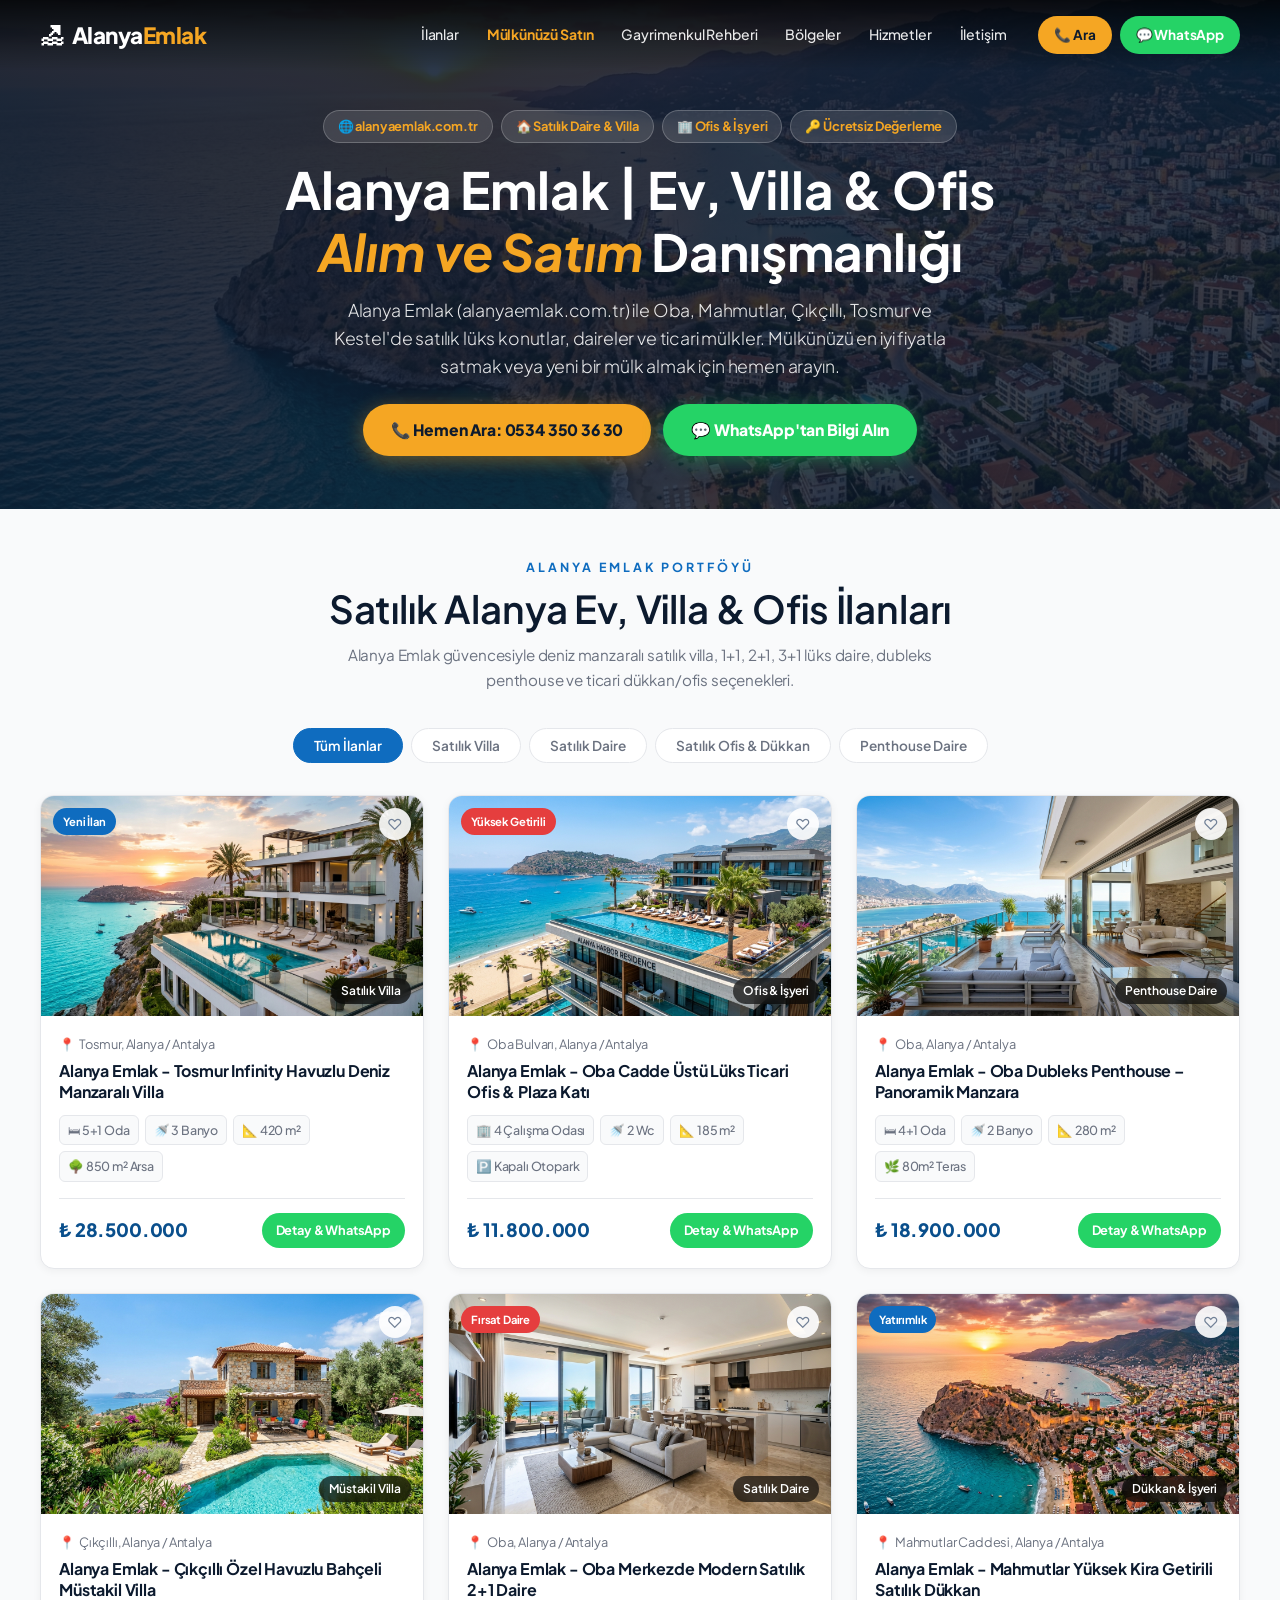
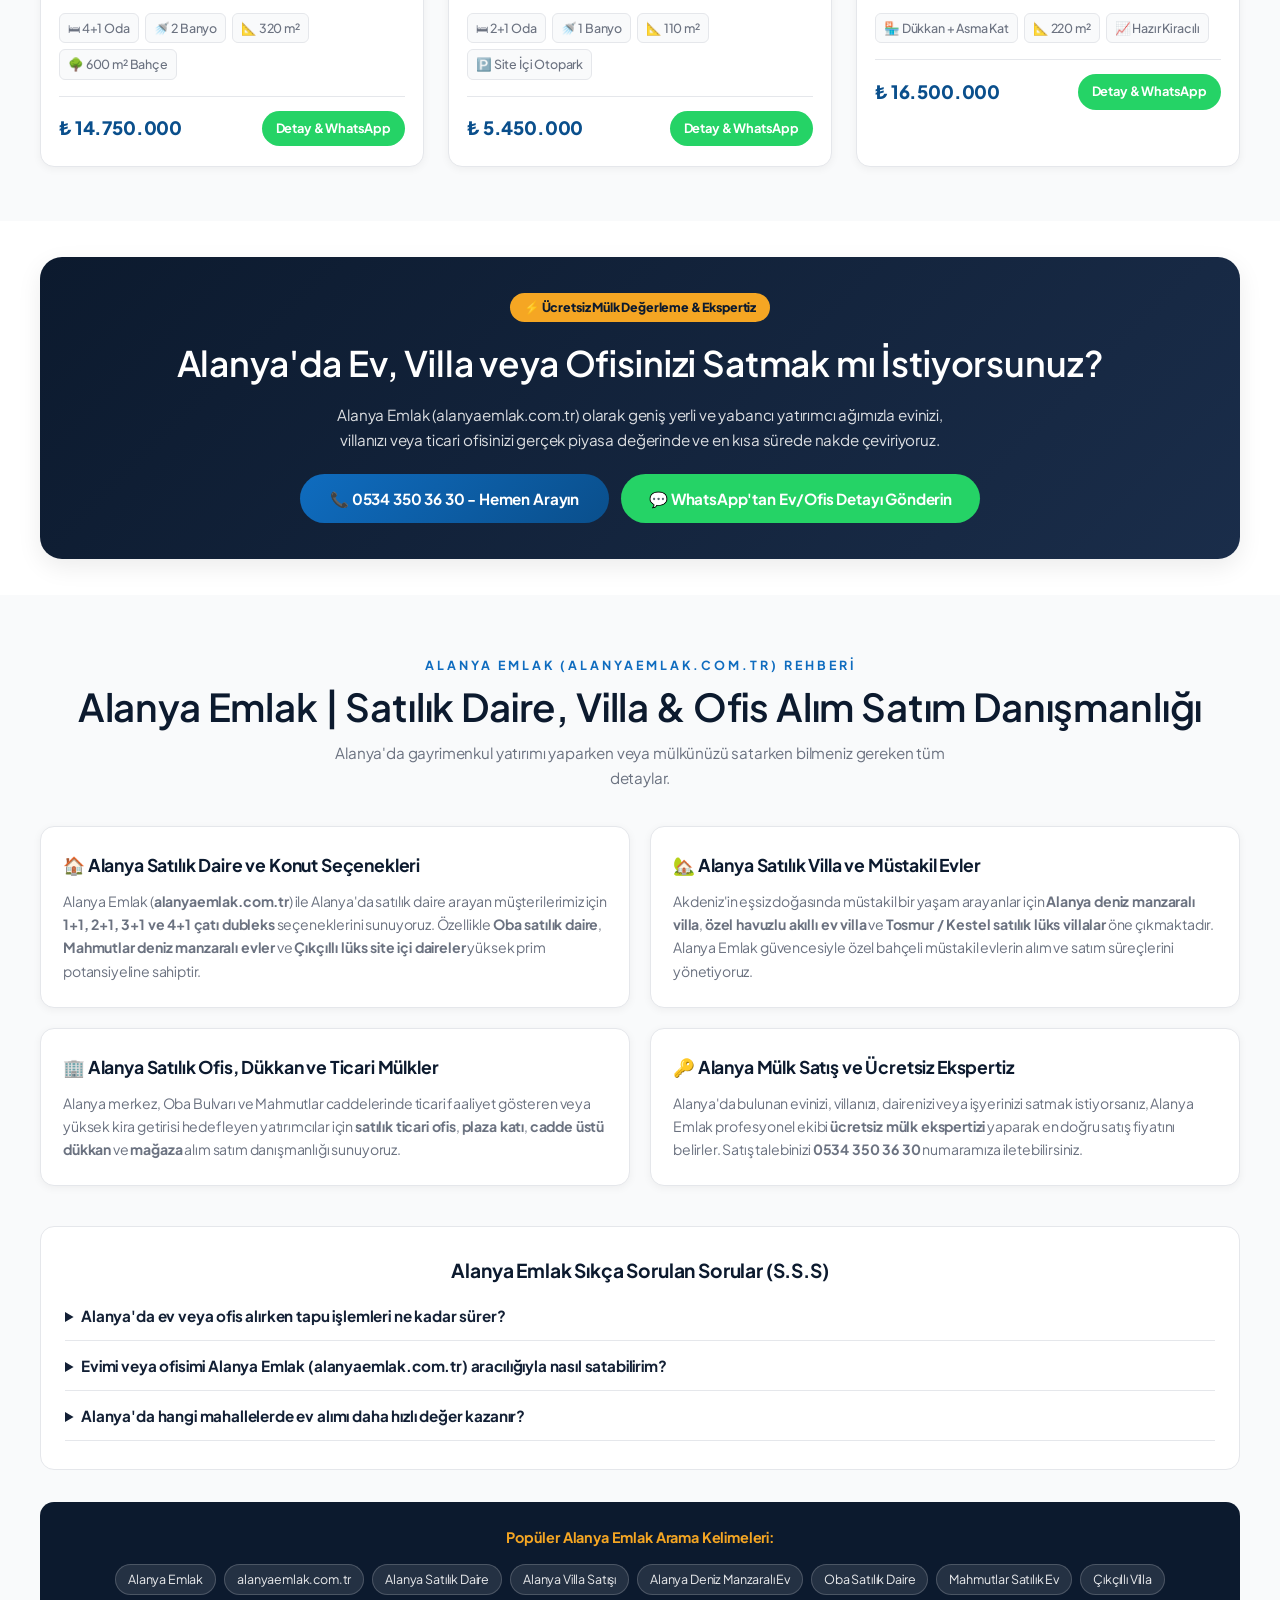
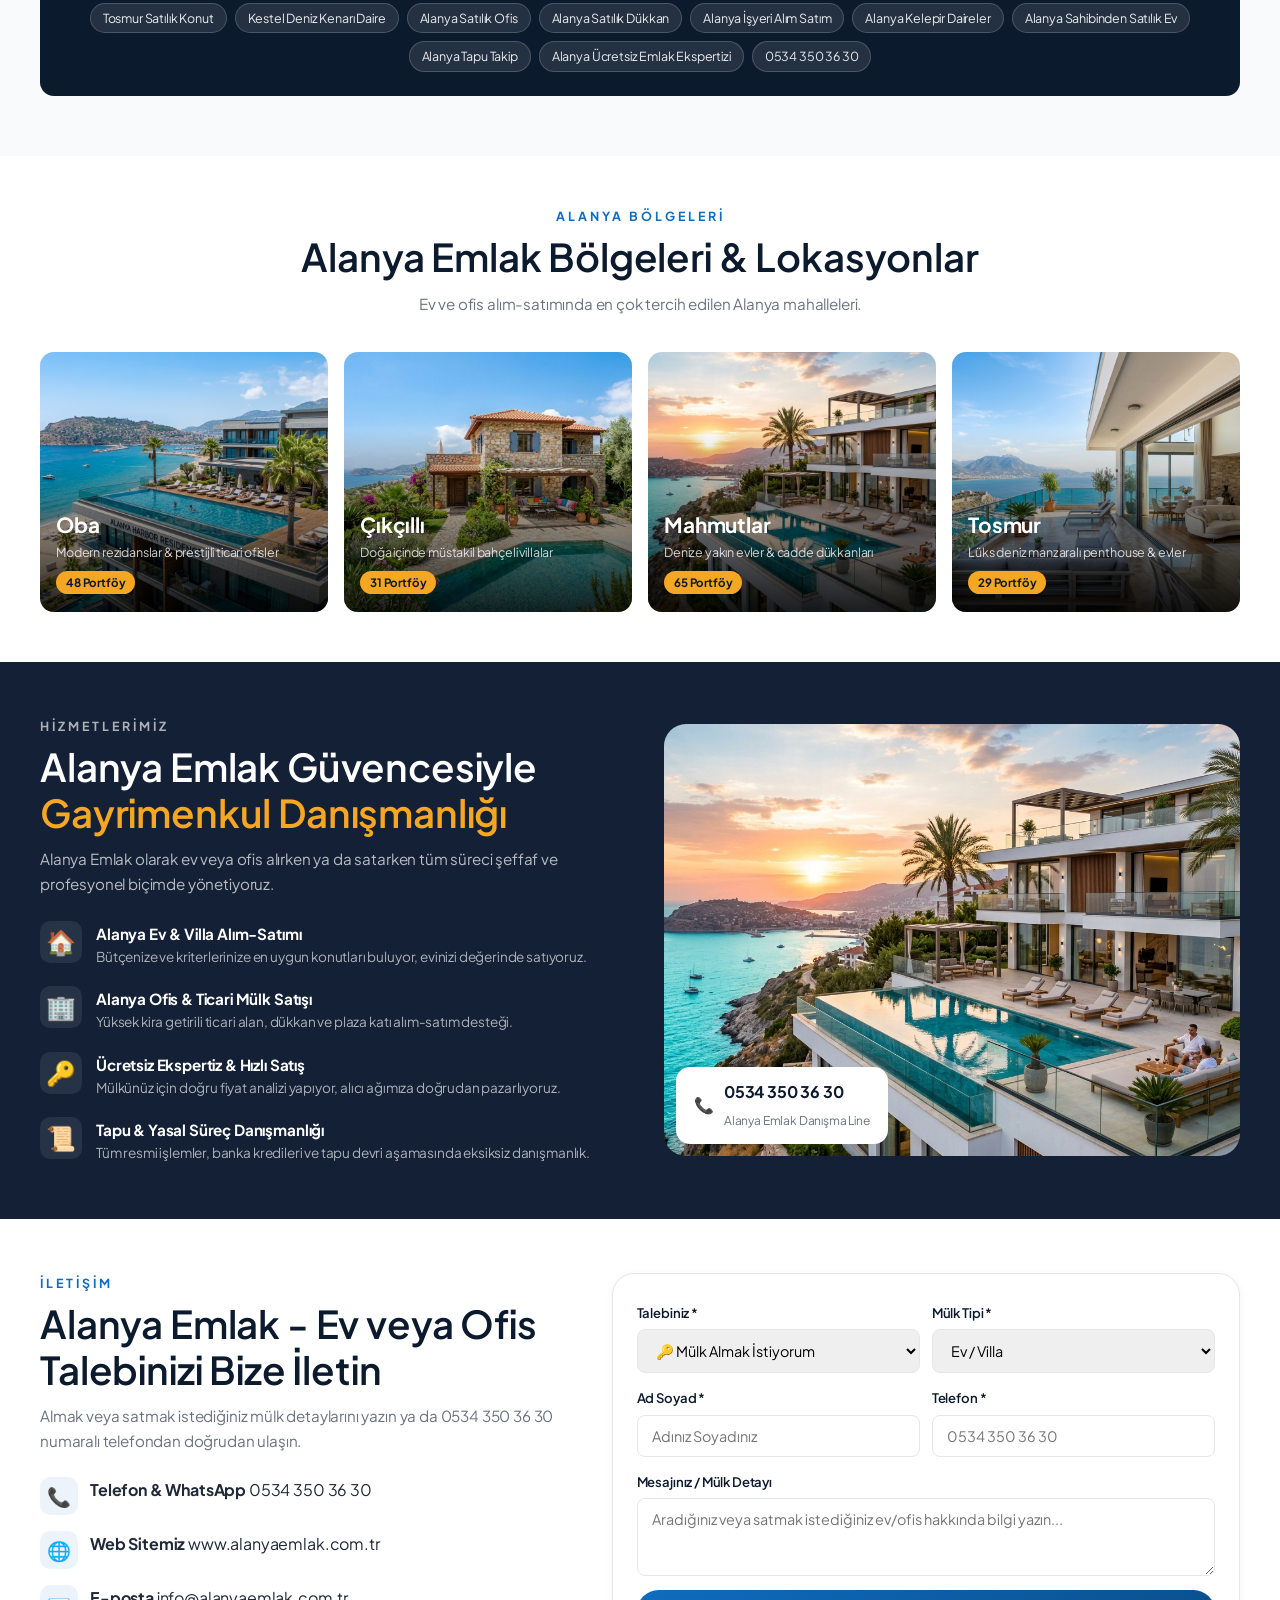
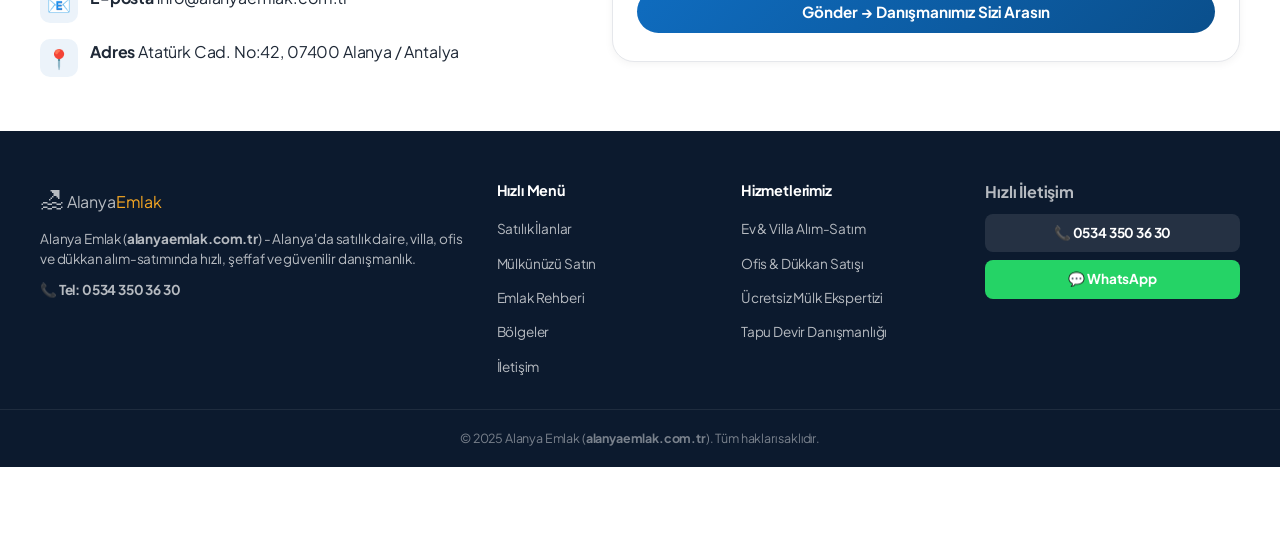
==== commit 9f6702c6: "Standard compliance audit passed: Plus Jakarta Sans typography, Alanya Emlak branding, alanyaemlak.c" ====
--- a/index.html
+++ b/index.html
@@ -5,27 +5,27 @@
   <meta name="viewport" content="width=device-width, initial-scale=1.0" />
 
   <!-- SEO Meta Tags -->
-  <title>Alanya Emlak | Satılık Daire, Villa, Ofis & İşyeri Alım Satım Danışmanlığı</title>
-  <meta name="description" content="Alanya'da satılık daire, deniz manzaralı villa, lüks penthouse, cadde üstü dükkan ve ticari ofis alım satımı. Mülkünüzü gerçek değerinde satmak veya hayalinizdeki ev ve işyerini bulmak için 0534 350 36 30 numaralı telefondan bize ulaşın." />
-  <meta name="keywords" content="alanya emlak, alanya satılık daire, alanya villa satışı, alanya ev alımı, alanya ev satışı, alanya ofis satışı, alanya dükkan satılık, alanya oba satılık daire, alanya mahmutlar ev satışı, alanya cikcilli villa, alanya tosmur lüks daire, alanya kestel deniz manzaralı villa, alanya kargıcak satılık villa, alanya gayrimenkul danışmanı, alanya kelepir daire, alanya uygun fiyatlı evler, alanya yatırımlık dükkan, alanya deniz kenarı rezidans, alanya lüks konut satışı, alanya tapu devri danışmanlığı, alanya ücretsiz mülk değerleme, alanya 1+1 satılık daire, alanya 2+1 satılık daire, alanya 3+1 satılık daire, alanya dubleks penthouse, 0534 350 36 30" />
-  <meta name="author" content="AlanyaEv Emlak Gayrimenkul" />
+  <title>Alanya Emlak | Satılık Daire, Villa, Ofis & İşyeri – alanyaemlak.com.tr</title>
+  <meta name="description" content="Alanya Emlak (alanyaemlak.com.tr) ile Alanya'da satılık daire, deniz manzaralı villa, penthouse ve ticari ofis alım satımı. Mülkünüzü değerinde satmak veya yeni bir ev almak için 0534 350 36 30 numaralı telefondan bize ulaşın." />
+  <meta name="keywords" content="alanya emlak, alanyaemlak.com.tr, alanya satılık daire, alanya villa satışı, alanya ev alımı, alanya ev satışı, alanya ofis satışı, alanya dükkan satılık, alanya oba satılık daire, alanya mahmutlar ev satışı, alanya cikcilli villa, alanya tosmur lüks daire, alanya kestel deniz manzaralı villa, alanya gayrimenkul danışmanı, alanya kelepir daire, alanya uygun fiyatlı evler, alanya yatırımlık dükkan, alanya deniz kenarı rezidans, alanya tapu devri danışmanlığı, alanya ücretsiz mülk değerleme, 0534 350 36 30" />
+  <meta name="author" content="Alanya Emlak" />
   <meta name="robots" content="index, follow, max-image-preview:large, max-snippet:-1, max-video-preview:-1" />
-  <link rel="canonical" href="https://temelinho.github.io/emlak-sat-s/" />
+  <link rel="canonical" href="https://www.alanyaemlak.com.tr/" />
 
   <!-- Open Graph / Facebook / WhatsApp -->
   <meta property="og:type" content="website" />
   <meta property="og:locale" content="tr_TR" />
-  <meta property="og:url" content="https://temelinho.github.io/emlak-sat-s/" />
-  <meta property="og:site_name" content="AlanyaEv Emlak" />
+  <meta property="og:url" content="https://www.alanyaemlak.com.tr/" />
+  <meta property="og:site_name" content="Alanya Emlak" />
   <meta property="og:title" content="Alanya Emlak | Satılık Daire, Villa, Ofis & İşyeri Alım Satım" />
-  <meta property="og:description" content="Alanya'da deniz manzaralı villa, satılık daire, penthouse ve ticari ofis alım satımında en güvenilir emlak danışmanlığı. Bizi arayın: 0534 350 36 30" />
-  <meta property="og:image" content="https://temelinho.github.io/emlak-sat-s/images/hero_banner.jpg" />
+  <meta property="og:description" content="Alanya Emlak (alanyaemlak.com.tr) - Alanya'da deniz manzaralı villa, satılık daire ve ticari ofis alım satımında en güvenilir marka. Tel: 0534 350 36 30" />
+  <meta property="og:image" content="https://www.alanyaemlak.com.tr/images/hero_banner.jpg" />
 
   <!-- Twitter Card -->
   <meta name="twitter:card" content="summary_large_image" />
   <meta name="twitter:title" content="Alanya Emlak | Satılık Daire, Villa & Ofis Alım Satımı" />
-  <meta name="twitter:description" content="Alanya'da ev ve ofis alım satım danışmanlığı. 0534 350 36 30" />
-  <meta name="twitter:image" content="https://temelinho.github.io/emlak-sat-s/images/hero_banner.jpg" />
+  <meta name="twitter:description" content="Alanya Emlak (alanyaemlak.com.tr) ev ve ofis alım satım danışmanlığı. 0534 350 36 30" />
+  <meta name="twitter:image" content="https://www.alanyaemlak.com.tr/images/hero_banner.jpg" />
 
   <!-- Schema.org RealEstateAgent & FAQPage Structured Data -->
   <script type="application/ld+json">
@@ -33,13 +33,13 @@
     {
       "@context": "https://schema.org",
       "@type": "RealEstateAgent",
-      "@id": "https://temelinho.github.io/emlak-sat-s/#organization",
-      "name": "AlanyaEv Emlak Gayrimenkul",
-      "url": "https://temelinho.github.io/emlak-sat-s/",
-      "logo": "https://temelinho.github.io/emlak-sat-s/images/hero_banner.jpg",
-      "image": "https://temelinho.github.io/emlak-sat-s/images/hero_banner.jpg",
+      "@id": "https://www.alanyaemlak.com.tr/#organization",
+      "name": "Alanya Emlak",
+      "url": "https://www.alanyaemlak.com.tr/",
+      "logo": "https://www.alanyaemlak.com.tr/images/hero_banner.jpg",
+      "image": "https://www.alanyaemlak.com.tr/images/hero_banner.jpg",
       "telephone": "+90 534 350 36 30",
-      "email": "info@alanyaev.com",
+      "email": "info@alanyaemlak.com.tr",
       "priceRange": "₺₺₺",
       "address": {
         "@type": "PostalAddress",
@@ -73,7 +73,7 @@
           "name": "Alanya'da ev veya ofisimi en hızlı nasıl satabilirim?",
           "acceptedAnswer": {
             "@type": "Answer",
-            "text": "AlanyaEv Emlak olarak mülkünüze ücretsiz ekspertiz ve doğru fiyat değerlemesi yaparak, geniş yerli ve uluslararası alıcı portföyümüze doğrudan sunuyoruz. 0534 350 36 30 numarasından veya WhatsApp'tan detayları iletebilirsiniz."
+            "text": "Alanya Emlak (alanyaemlak.com.tr) olarak mülkünüze ücretsiz ekspertiz ve doğru fiyat değerlemesi yaparak, geniş alıcı portföyümüze sunuyoruz. 0534 350 36 30 numarasından veya WhatsApp'tan detayları iletebilirsiniz."
           }
         },
         {
@@ -81,7 +81,7 @@
           "name": "Alanya'da hangi bölgeler yatırım için avantajlıdır?",
           "acceptedAnswer": {
             "@type": "Answer",
-            "text": "Oba, Mahmutlar, Tosmur, Çıkçıllı ve Kestel bölgeleri hem yüksek kira getirisi hem de prim potansiyeli açısından Alanya'nın en çok tercih edilen yatırım bölgeleridir."
+            "text": "Oba, Mahmutlar, Tosmur, Çıkçıllı ve Kestel bölgeleri yüksek kira getirisi ve prim potansiyeliyle Alanya Emlak portföyünde en çok tercih edilen yatırım bölgeleridir."
           }
         },
         {
@@ -89,7 +89,7 @@
           "name": "Alanya'da satılık ticari ofis ve dükkan bulunuyor mu?",
           "acceptedAnswer": {
             "@type": "Answer",
-            "text": "Evet, Alanya merkez, Oba Bulvarı ve Mahmutlar caddelerinde yüksek kira getirili dükkan, plaza katı ve ticari ofis alım-satım danışmanlığı sunuyoruz."
+            "text": "Evet, Alanya Emlak olarak Alanya merkez, Oba Bulvarı ve Mahmutlar caddelerinde yüksek kira getirili dükkan, plaza katı ve ticari ofis alım-satım danışmanlığı sunuyoruz."
           }
         }
       ]
@@ -97,10 +97,10 @@
   ]
   </script>
 
-  <!-- Google Fonts -->
+  <!-- Google Fonts: Plus Jakarta Sans & Inter for professional warm readability -->
   <link rel="preconnect" href="https://fonts.googleapis.com" />
   <link rel="preconnect" href="https://fonts.gstatic.com" crossorigin />
-  <link href="https://fonts.googleapis.com/css2?family=Outfit:wght@300;400;500;600;700;800&family=Playfair+Display:ital,wght@0,600;1,500&display=swap" rel="stylesheet" />
+  <link href="https://fonts.googleapis.com/css2?family=Plus+Jakarta+Sans:ital,wght@0,300;0,400;0,500;0,600;0,700;0,800;1,400;1,600&family=Inter:wght@400;500;600;700&display=swap" rel="stylesheet" />
 
   <link rel="stylesheet" href="style.css" />
 </head>
@@ -109,9 +109,9 @@
   <!-- ===== NAVBAR ===== -->
   <header class="navbar" id="navbar">
     <div class="nav-container">
-      <a href="#" class="logo" id="logo-link" aria-label="AlanyaEv Ana Sayfa">
+      <a href="#" class="logo" id="logo-link" aria-label="Alanya Emlak Ana Sayfa">
         <span class="logo-icon">🏖</span>
-        <span class="logo-text">Alanya<span class="logo-accent">Ev</span></span>
+        <span class="logo-text">Alanya<span class="logo-accent">Emlak</span></span>
       </a>
 
       <nav class="nav-links" id="nav-links" aria-label="Ana Navigasyon">
@@ -127,7 +127,7 @@
         <a href="tel:+905343503630" class="nav-cta nav-cta-call" id="nav-call-btn" aria-label="Hemen Ara">
           📞 Ara
         </a>
-        <a href="https://wa.me/905343503630?text=Merhaba,%20Alanya'da%20ev/ofis%20al%C4%B1m-sat%C4%B1m%C4%B1%20hakk%C4%B1nda%20bilgi%20almak%20istiyorum." class="nav-cta nav-cta-wp" id="nav-wp-btn" target="_blank" rel="noopener noreferrer" aria-label="WhatsApp İletişim">
+        <a href="https://wa.me/905343503630?text=Merhaba,%20Alanya%20Emlak%20üzerinden%20ev/ofis%20al%C4%B1m-sat%C4%B1m%C4%B1%20hakk%C4%B1nda%20bilgi%20almak%20istiyorum." class="nav-cta nav-cta-wp" id="nav-wp-btn" target="_blank" rel="noopener noreferrer" aria-label="WhatsApp İletişim">
           💬 WhatsApp
         </a>
       </div>
@@ -138,43 +138,43 @@
     </div>
   </header>
 
-  <!-- ===== HERO (COMPACT & WITHOUT SEARCH BOX) ===== -->
+  <!-- ===== HERO (COMPACT & CLEAN) ===== -->
   <section class="hero hero-compact" id="hero" aria-label="Ana Kapak">
     <div class="hero-bg">
-      <img src="images/hero_banner.jpg" alt="Alanya sahil manzarası, Alanya satılık daire ve villa emlak danışmanlığı" class="hero-img" loading="eager" />
+      <img src="images/hero_banner.jpg" alt="Alanya Emlak alanyaemlak.com.tr satılık daire ve villa gayrimenkul danışmanlığı" class="hero-img" loading="eager" />
       <div class="hero-overlay"></div>
     </div>
 
     <div class="hero-content">
       <div class="hero-tags">
-        <span class="hero-tag">🏠 Alanya Satılık Daire</span>
-        <span class="hero-tag">🏡 Deniz Manzaralı Villa</span>
-        <span class="hero-tag">🏢 Ticari Ofis & Dükkan</span>
-        <span class="hero-tag">🔑 Ücretsiz Mülk Değerleme</span>
-      </div>
-
-      <h1 class="hero-title">Alanya'da Ev, Villa & Ofis<br><em>Alım ve Satım</em> Danışmanlığı</h1>
-      <p class="hero-subtitle">Alanya'nın tüm bölgelerinde (Oba, Mahmutlar, Çıkçıllı, Tosmur, Kestel) satılık lüks konutlar, daireler ve ticari mülkler. Mülkünüzü en iyi fiyatla satmak veya yeni bir mülk almak için hemen iletişime geçin.</p>
+        <span class="hero-tag">🌐 alanyaemlak.com.tr</span>
+        <span class="hero-tag">🏠 Satılık Daire & Villa</span>
+        <span class="hero-tag">🏢 Ofis & İşyeri</span>
+        <span class="hero-tag">🔑 Ücretsiz Değerleme</span>
+      </div>
+
+      <h1 class="hero-title">Alanya Emlak | Ev, Villa & Ofis<br><em>Alım ve Satım</em> Danışmanlığı</h1>
+      <p class="hero-subtitle">Alanya Emlak (alanyaemlak.com.tr) ile Oba, Mahmutlar, Çıkçıllı, Tosmur ve Kestel'de satılık lüks konutlar, daireler ve ticari mülkler. Mülkünüzü en iyi fiyatla satmak veya yeni bir mülk almak için hemen arayın.</p>
 
       <!-- Hero Quick Contact Buttons -->
       <div class="hero-quick-btns">
         <a href="tel:+905343503630" class="btn-hero-call" id="hero-call-btn">
           📞 Hemen Ara: 0534 350 36 30
         </a>
-        <a href="https://wa.me/905343503630?text=Merhaba,%20Alanya'da%20ev/ofis%20al%C4%B1m%C4%B1%20veya%20sat%C4%B1m%C4%B1%20hakk%C4%B1nda%20bilgi%20almak%20istiyorum." class="btn-hero-wp" id="hero-wp-btn" target="_blank" rel="noopener noreferrer">
+        <a href="https://wa.me/905343503630?text=Merhaba,%20Alanya%20Emlak%20üzerinden%20bilgi%20almak%20istiyorum." class="btn-hero-wp" id="hero-wp-btn" target="_blank" rel="noopener noreferrer">
           💬 WhatsApp'tan Bilgi Alın
         </a>
       </div>
     </div>
   </section>
 
-  <!-- ===== FEATURED LISTINGS (IMMEDIATELY BELOW HERO) ===== -->
+  <!-- ===== FEATURED LISTINGS ===== -->
   <section class="listings-section" id="ilanlar" aria-label="Öne Çıkan İlanlar">
     <div class="container">
       <div class="section-header">
-        <p class="section-eyebrow">Alanya Gayrimenkul Portföyü</p>
+        <p class="section-eyebrow">Alanya Emlak Portföyü</p>
         <h2 class="section-title">Satılık Alanya Ev, Villa & Ofis İlanları</h2>
-        <p class="section-desc">Alanya'da deniz manzaralı satılık villa, 1+1, 2+1, 3+1 lüks daire, dubleks penthouse ve ticari dükkan/ofis seçenekleri.</p>
+        <p class="section-desc">Alanya Emlak güvencesiyle deniz manzaralı satılık villa, 1+1, 2+1, 3+1 lüks daire, dubleks penthouse ve ticari dükkan/ofis seçenekleri.</p>
       </div>
 
       <div class="filter-bar" role="tablist" aria-label="İlan Filtreleri">
@@ -190,7 +190,7 @@
         <!-- Listing 1: Villa -->
         <article class="listing-card" data-type="villa" itemscope itemtype="https://schema.org/Accommodation">
           <div class="card-img-wrap">
-            <img src="images/villa_deniz.jpg" alt="Alanya Tosmur deniz manzaralı satılık lüks müstakil villa" class="card-img" loading="lazy" itemprop="image" />
+            <img src="images/villa_deniz.jpg" alt="Alanya Emlak Tosmur deniz manzaralı satılık lüks müstakil villa" class="card-img" loading="lazy" itemprop="image" />
             <span class="card-badge badge-new">Yeni İlan</span>
             <span class="card-type">Satılık Villa</span>
             <button class="card-fav" aria-label="Favorilere ekle" data-id="1">♡</button>
@@ -199,7 +199,7 @@
             <div class="card-location" itemprop="address">
               <span class="pin">📍</span> Tosmur, Alanya / Antalya
             </div>
-            <h3 class="card-title" itemprop="name">Alanya Tosmur Infinity Havuzlu Deniz Manzaralı Villa</h3>
+            <h3 class="card-title" itemprop="name">Alanya Emlak - Tosmur Infinity Havuzlu Deniz Manzaralı Villa</h3>
             <div class="card-features">
               <span class="feat-item">🛏 5+1 Oda</span>
               <span class="feat-item">🚿 3 Banyo</span>
@@ -208,7 +208,7 @@
             </div>
             <div class="card-footer">
               <span class="card-price" itemprop="price">₺ 28.500.000</span>
-              <a href="https://wa.me/905343503630?text=Merhaba,%20Tosmur%20Infinity%20Villa%20ilan%C4%B1%20hakk%C4%B1nda%20bilgi%20almak%20istiyorum." target="_blank" rel="noopener noreferrer" class="card-btn" aria-label="İlan 1 WhatsApp Bilgi">Detay & WhatsApp</a>
+              <a href="https://wa.me/905343503630?text=Merhaba,%20Alanya%20Emlak%20Tosmur%20Villa%20ilan%C4%B1%20hakk%C4%B1nda%20bilgi%20almak%20istiyorum." target="_blank" rel="noopener noreferrer" class="card-btn" aria-label="İlan 1 WhatsApp Bilgi">Detay & WhatsApp</a>
             </div>
           </div>
         </article>
@@ -216,7 +216,7 @@
         <!-- Listing 2: Ofis & İşyeri -->
         <article class="listing-card" data-type="ofis" itemscope itemtype="https://schema.org/Accommodation">
           <div class="card-img-wrap">
-            <img src="images/rezidans.jpg" alt="Alanya Oba bulvarı satılık ticari lüks ofis plaza dükkan" class="card-img" loading="lazy" itemprop="image" />
+            <img src="images/rezidans.jpg" alt="Alanya Emlak Oba bulvarı satılık ticari lüks ofis plaza dükkan" class="card-img" loading="lazy" itemprop="image" />
             <span class="card-badge badge-hot">Yüksek Getirili</span>
             <span class="card-type">Ofis & İşyeri</span>
             <button class="card-fav" aria-label="Favorilere ekle" data-id="2">♡</button>
@@ -225,7 +225,7 @@
             <div class="card-location" itemprop="address">
               <span class="pin">📍</span> Oba Bulvarı, Alanya / Antalya
             </div>
-            <h3 class="card-title" itemprop="name">Alanya Oba Cadde Üstü Lüks Ticari Ofis & Plaza Katı</h3>
+            <h3 class="card-title" itemprop="name">Alanya Emlak - Oba Cadde Üstü Lüks Ticari Ofis & Plaza Katı</h3>
             <div class="card-features">
               <span class="feat-item">🏢 4 Çalışma Odası</span>
               <span class="feat-item">🚿 2 Wc</span>
@@ -234,7 +234,7 @@
             </div>
             <div class="card-footer">
               <span class="card-price" itemprop="price">₺ 11.800.000</span>
-              <a href="https://wa.me/905343503630?text=Merhaba,%20Oba%20Bulvar%C4%B1%20Ofis%20ilan%C4%B1%20hakk%C4%B1nda%20bilgi%20almak%20istiyorum." target="_blank" rel="noopener noreferrer" class="card-btn" aria-label="Ofis İlanı Bilgi">Detay & WhatsApp</a>
+              <a href="https://wa.me/905343503630?text=Merhaba,%20Alanya%20Emlak%20Oba%20Ofis%20ilan%C4%B1%20hakk%C4%B1nda%20bilgi%20almak%20istiyorum." target="_blank" rel="noopener noreferrer" class="card-btn" aria-label="Ofis İlanı Bilgi">Detay & WhatsApp</a>
             </div>
           </div>
         </article>
@@ -242,7 +242,7 @@
         <!-- Listing 3: Penthouse -->
         <article class="listing-card" data-type="penthouse" itemscope itemtype="https://schema.org/Accommodation">
           <div class="card-img-wrap">
-            <img src="images/penthouse.jpg" alt="Alanya Oba panoramik deniz ve dağ manzaralı satılık penthouse daire" class="card-img" loading="lazy" itemprop="image" />
+            <img src="images/penthouse.jpg" alt="Alanya Emlak Oba panoramik deniz ve dağ manzaralı satılık penthouse daire" class="card-img" loading="lazy" itemprop="image" />
             <span class="card-type">Penthouse Daire</span>
             <button class="card-fav" aria-label="Favorilere ekle" data-id="3">♡</button>
           </div>
@@ -250,7 +250,7 @@
             <div class="card-location" itemprop="address">
               <span class="pin">📍</span> Oba, Alanya / Antalya
             </div>
-            <h3 class="card-title" itemprop="name">Alanya Oba Dubleks Penthouse – Panoramik Manzara</h3>
+            <h3 class="card-title" itemprop="name">Alanya Emlak - Oba Dubleks Penthouse – Panoramik Manzara</h3>
             <div class="card-features">
               <span class="feat-item">🛏 4+1 Oda</span>
               <span class="feat-item">🚿 2 Banyo</span>
@@ -259,7 +259,7 @@
             </div>
             <div class="card-footer">
               <span class="card-price" itemprop="price">₺ 18.900.000</span>
-              <a href="https://wa.me/905343503630?text=Merhaba,%20Oba%20Penthouse%20ilan%C4%B1%20hakk%C4%B1nda%20bilgi%20almak%20istiyorum." target="_blank" rel="noopener noreferrer" class="card-btn" aria-label="Penthouse İlanı Bilgi">Detay & WhatsApp</a>
+              <a href="https://wa.me/905343503630?text=Merhaba,%20Alanya%20Emlak%20Oba%20Penthouse%20ilan%C4%B1%20hakk%C4%B1nda%20bilgi%20almak%20istiyorum." target="_blank" rel="noopener noreferrer" class="card-btn" aria-label="Penthouse İlanı Bilgi">Detay & WhatsApp</a>
             </div>
           </div>
         </article>
@@ -267,7 +267,7 @@
         <!-- Listing 4: Bahçeli Villa -->
         <article class="listing-card" data-type="villa" itemscope itemtype="https://schema.org/Accommodation">
           <div class="card-img-wrap">
-            <img src="images/bahceli_villa.jpg" alt="Alanya Çıkçıllı müstakil bahçeli havuzlu satılık villa" class="card-img" loading="lazy" itemprop="image" />
+            <img src="images/bahceli_villa.jpg" alt="Alanya Emlak Çıkçıllı müstakil bahçeli havuzlu satılık villa" class="card-img" loading="lazy" itemprop="image" />
             <span class="card-type">Müstakil Villa</span>
             <button class="card-fav" aria-label="Favorilere ekle" data-id="4">♡</button>
           </div>
@@ -275,7 +275,7 @@
             <div class="card-location" itemprop="address">
               <span class="pin">📍</span> Çıkçıllı, Alanya / Antalya
             </div>
-            <h3 class="card-title" itemprop="name">Alanya Çıkçıllı Özel Havuzlu Bahçeli Müstakil Villa</h3>
+            <h3 class="card-title" itemprop="name">Alanya Emlak - Çıkçıllı Özel Havuzlu Bahçeli Müstakil Villa</h3>
             <div class="card-features">
               <span class="feat-item">🛏 4+1 Oda</span>
               <span class="feat-item">🚿 2 Banyo</span>
@@ -284,7 +284,7 @@
             </div>
             <div class="card-footer">
               <span class="card-price" itemprop="price">₺ 14.750.000</span>
-              <a href="https://wa.me/905343503630?text=Merhaba,%20Cikcilli%20Bahceli%20Villa%20ilan%C4%B1%20hakk%C4%B1nda%20bilgi%20almak%20istiyorum." target="_blank" rel="noopener noreferrer" class="card-btn" aria-label="Villa Bilgi">Detay & WhatsApp</a>
+              <a href="https://wa.me/905343503630?text=Merhaba,%20Alanya%20Emlak%20Cikcilli%20Villa%20ilan%C4%B1%20hakk%C4%B1nda%20bilgi%20almak%20istiyorum." target="_blank" rel="noopener noreferrer" class="card-btn" aria-label="Villa Bilgi">Detay & WhatsApp</a>
             </div>
           </div>
         </article>
@@ -292,7 +292,7 @@
         <!-- Listing 5: Daire -->
         <article class="listing-card" data-type="daire" itemscope itemtype="https://schema.org/Accommodation">
           <div class="card-img-wrap">
-            <img src="images/daire_oba.jpg" alt="Alanya Oba satılık 2+1 modern daire uygun fiyatlı emlak" class="card-img" loading="lazy" itemprop="image" />
+            <img src="images/daire_oba.jpg" alt="Alanya Emlak Oba satılık 2+1 modern daire uygun fiyatlı emlak" class="card-img" loading="lazy" itemprop="image" />
             <span class="card-badge badge-hot">Fırsat Daire</span>
             <span class="card-type">Satılık Daire</span>
             <button class="card-fav" aria-label="Favorilere ekle" data-id="5">♡</button>
@@ -301,7 +301,7 @@
             <div class="card-location" itemprop="address">
               <span class="pin">📍</span> Oba, Alanya / Antalya
             </div>
-            <h3 class="card-title" itemprop="name">Alanya Oba Merkezde Modern Satılık 2+1 Daire</h3>
+            <h3 class="card-title" itemprop="name">Alanya Emlak - Oba Merkezde Modern Satılık 2+1 Daire</h3>
             <div class="card-features">
               <span class="feat-item">🛏 2+1 Oda</span>
               <span class="feat-item">🚿 1 Banyo</span>
@@ -310,7 +310,7 @@
             </div>
             <div class="card-footer">
               <span class="card-price" itemprop="price">₺ 5.450.000</span>
-              <a href="https://wa.me/905343503630?text=Merhaba,%20Oba%202+1%20Daire%20ilan%C4%B1%20hakk%C4%B1nda%20bilgi%20almak%20istiyorum." target="_blank" rel="noopener noreferrer" class="card-btn" aria-label="Daire Bilgi">Detay & WhatsApp</a>
+              <a href="https://wa.me/905343503630?text=Merhaba,%20Alanya%20Emlak%20Oba%202+1%20Daire%20ilan%C4%B1%20hakk%C4%B1nda%20bilgi%20almak%20istiyorum." target="_blank" rel="noopener noreferrer" class="card-btn" aria-label="Daire Bilgi">Detay & WhatsApp</a>
             </div>
           </div>
         </article>
@@ -318,7 +318,7 @@
         <!-- Listing 6: Ofis & Dükkan 2 -->
         <article class="listing-card" data-type="ofis" itemscope itemtype="https://schema.org/Accommodation">
           <div class="card-img-wrap">
-            <img src="images/hero_banner.jpg" alt="Alanya Mahmutlar ana cadde üzerinde satılık dükkan işyeri ticari emlak" class="card-img" loading="lazy" itemprop="image" />
+            <img src="images/hero_banner.jpg" alt="Alanya Emlak Mahmutlar ana cadde üzerinde satılık dükkan işyeri ticari emlak" class="card-img" loading="lazy" itemprop="image" />
             <span class="card-badge badge-new">Yatırımlık</span>
             <span class="card-type">Dükkan & İşyeri</span>
             <button class="card-fav" aria-label="Favorilere ekle" data-id="6">♡</button>
@@ -327,7 +327,7 @@
             <div class="card-location" itemprop="address">
               <span class="pin">📍</span> Mahmutlar Caddesi, Alanya / Antalya
             </div>
-            <h3 class="card-title" itemprop="name">Alanya Mahmutlar Yüksek Kira Getirili Satılık Dükkan</h3>
+            <h3 class="card-title" itemprop="name">Alanya Emlak - Mahmutlar Yüksek Kira Getirili Satılık Dükkan</h3>
             <div class="card-features">
               <span class="feat-item">🏪 Dükkan + Asma Kat</span>
               <span class="feat-item">📐 220 m²</span>
@@ -335,7 +335,7 @@
             </div>
             <div class="card-footer">
               <span class="card-price" itemprop="price">₺ 16.500.000</span>
-              <a href="https://wa.me/905343503630?text=Merhaba,%20Mahmutlar%20Isyeri%20ilan%C4%B1%20hakk%C4%B1nda%20bilgi%20almak%20istiyorum." target="_blank" rel="noopener noreferrer" class="card-btn" aria-label="İşyeri Bilgi">Detay & WhatsApp</a>
+              <a href="https://wa.me/905343503630?text=Merhaba,%20Alanya%20Emlak%20Mahmutlar%20Isyeri%20ilan%C4%B1%20hakk%C4%B1nda%20bilgi%20almak%20istiyorum." target="_blank" rel="noopener noreferrer" class="card-btn" aria-label="İşyeri Bilgi">Detay & WhatsApp</a>
             </div>
           </div>
         </article>
@@ -351,12 +351,12 @@
         <div class="sell-banner-content">
           <span class="sell-badge">⚡ Ücretsiz Mülk Değerleme & Ekspertiz</span>
           <h2 class="sell-title">Alanya'da Ev, Villa veya Ofisinizi Satmak mı İstiyorsunuz?</h2>
-          <p class="sell-desc">Alanya'daki geniş yerli ve yabancı yatırımcı ağımızla evinizi, villanızı veya ticari ofisinizi gerçek piyasa değerinde ve en kısa sürede nakde çeviriyoruz.</p>
+          <p class="sell-desc">Alanya Emlak (alanyaemlak.com.tr) olarak geniş yerli ve yabancı yatırımcı ağımızla evinizi, villanızı veya ticari ofisinizi gerçek piyasa değerinde ve en kısa sürede nakde çeviriyoruz.</p>
           <div class="sell-actions">
             <a href="tel:+905343503630" class="btn-primary sell-btn-call">
               📞 0534 350 36 30 - Hemen Arayın
             </a>
-            <a href="https://wa.me/905343503630?text=Merhaba,%20Alanya'daki%20evimi/ofisimi%20satmak%20istiyorum.%20Fiyat%20de%C4%9Ferlemesi%20yapar%20m%C4%B1s%C4%B1n%C4%B1z?" target="_blank" rel="noopener noreferrer" class="btn-secondary sell-btn-wp">
+            <a href="https://wa.me/905343503630?text=Merhaba,%20Alanya%20Emlak%20arac%C4%B1l%C4%B1%C4%9F%C4%B1yla%20evimi/ofisimi%20satmak%20istiyorum.%20Fiyat%20de%C4%9Ferlemesi%20yapar%20m%C4%B1s%C4%B1n%C4%B1z?" target="_blank" rel="noopener noreferrer" class="btn-secondary sell-btn-wp">
               💬 WhatsApp'tan Ev/Ofis Detayı Gönderin
             </a>
           </div>
@@ -369,30 +369,30 @@
   <section class="seo-guide-section" id="seo-rehber" aria-label="Alanya Emlak Rehberi">
     <div class="container">
       <div class="section-header">
-        <p class="section-eyebrow">Alanya Gayrimenkul Rehberi</p>
-        <h2 class="section-title">Alanya Emlak, Satılık Daire & Villa Alım Satım Hizmetleri</h2>
+        <p class="section-eyebrow">Alanya Emlak (alanyaemlak.com.tr) Rehberi</p>
+        <h2 class="section-title">Alanya Emlak | Satılık Daire, Villa & Ofis Alım Satım Danışmanlığı</h2>
         <p class="section-desc">Alanya'da gayrimenkul yatırımı yaparken veya mülkünüzü satarken bilmeniz gereken tüm detaylar.</p>
       </div>
 
       <div class="seo-grid">
         <article class="seo-card">
           <h3>🏠 Alanya Satılık Daire ve Konut Seçenekleri</h3>
-          <p>Alanya'da satılık daire arayan müşterilerimiz için <strong>1+1, 2+1, 3+1 ve 4+1 çatı dubleks</strong> seçeneklerini sunuyoruz. Özellikle <strong>Oba satılık daire</strong>, <strong>Mahmutlar deniz manzaralı evler</strong> ve <strong>Çıkçıllı lüks site içi daireler</strong> yüksek prim potansiyeline sahiptir. Bütçenize uygun kelepir ve yatırımlık daireler için AlanyaEv danışmanları ile iletişime geçebilirsiniz.</p>
+          <p>Alanya Emlak (<strong>alanyaemlak.com.tr</strong>) ile Alanya'da satılık daire arayan müşterilerimiz için <strong>1+1, 2+1, 3+1 ve 4+1 çatı dubleks</strong> seçeneklerini sunuyoruz. Özellikle <strong>Oba satılık daire</strong>, <strong>Mahmutlar deniz manzaralı evler</strong> ve <strong>Çıkçıllı lüks site içi daireler</strong> yüksek prim potansiyeline sahiptir.</p>
         </article>
 
         <article class="seo-card">
           <h3>🏡 Alanya Satılık Villa ve Müstakil Evler</h3>
-          <p>Akdeniz'in eşsiz doğasında müstakil bir yaşam arayanlar için <strong>Alanya deniz manzaralı villa</strong>, <strong>özel havuzlu akıllı ev villa</strong> ve <strong>Tosmur / Kestel / Kargıcak satılık lüks villalar</strong> öne çıkmaktadır. Özel bahçeli, güvenlikli ve geniş arsa payına sahip müstakil evlerin alım ve satım süreçlerini güvenle yönetiyoruz.</p>
+          <p>Akdeniz'in eşsiz doğasında müstakil bir yaşam arayanlar için <strong>Alanya deniz manzaralı villa</strong>, <strong>özel havuzlu akıllı ev villa</strong> ve <strong>Tosmur / Kestel satılık lüks villalar</strong> öne çıkmaktadır. Alanya Emlak güvencesiyle özel bahçeli müstakil evlerin alım ve satım süreçlerini yönetiyoruz.</p>
         </article>
 
         <article class="seo-card">
           <h3>🏢 Alanya Satılık Ofis, Dükkan ve Ticari Mülkler</h3>
-          <p>Alanya merkez, Oba Bulvarı ve Mahmutlar caddelerinde ticari faaliyet gösteren veya yüksek kira getirisi hedefleyen yatırımcılar için <strong>satılık ticari ofis</strong>, <strong>plaza katı</strong>, <strong>cadde üstü dükkan</strong> ve <strong>mağaza</strong> alım satım danışmanlığı sunuyoruz. İster işletmeniz için ofis arayın, ister hazır kiracılı dükkan yatırımı yapın.</p>
+          <p>Alanya merkez, Oba Bulvarı ve Mahmutlar caddelerinde ticari faaliyet gösteren veya yüksek kira getirisi hedefleyen yatırımcılar için <strong>satılık ticari ofis</strong>, <strong>plaza katı</strong>, <strong>cadde üstü dükkan</strong> ve <strong>mağaza</strong> alım satım danışmanlığı sunuyoruz.</p>
         </article>
 
         <article class="seo-card">
           <h3>🔑 Alanya Mülk Satış ve Ücretsiz Ekspertiz</h3>
-          <p>Alanya'da bulunan evinizi, villanızı, dairenizi veya işyerinizi satmak istiyorsanız, profesyonel ekibimiz <strong>ücretsiz mülk ekspertizi</strong> yaparak en doğru satış fiyatını belirler. Fotoğraflama, pazarlama, müşteri görüşmeleri ve <strong>tapu devri süreçleri</strong> eksiksiz biçimde yürütülür. Satış talebinizi <strong>0534 350 36 30</strong> numaramıza iletebilirsiniz.</p>
+          <p>Alanya'da bulunan evinizi, villanızı, dairenizi veya işyerinizi satmak istiyorsanız, Alanya Emlak profesyonel ekibi <strong>ücretsiz mülk ekspertizi</strong> yaparak en doğru satış fiyatını belirler. Satış talebinizi <strong>0534 350 36 30</strong> numaramıza iletebilirsiniz.</p>
         </article>
       </div>
 
@@ -402,11 +402,11 @@
         <div class="faq-list">
           <details class="faq-item">
             <summary><strong>Alanya'da ev veya ofis alırken tapu işlemleri ne kadar sürer?</strong></summary>
-            <p>Evrakların eksiksiz olması halinde Alanya Tapu Müdürlüğü'nde tapu devir işlemleri genellikle 1 ila 3 iş günü içerisinde tamamlanmaktadır.</p>
+            <p>Evrakların eksiksiz olması halinde Alanya Tapu Müdürlüğü'nde tapu devir işlemleri Alanya Emlak danışmanlığı ile 1 ila 3 iş günü içerisinde tamamlanmaktadır.</p>
           </details>
           <details class="faq-item">
-            <summary><strong>Evimi veya ofisimi AlanyaEv aracılığıyla nasıl satabilirim?</strong></summary>
-            <p>Bizi 0534 350 36 30 numaralı telefondan arayabilir veya WhatsApp üzerinden mülkünüzün konumunu ve fotoğraflarını gönderebilirsiniz. Ücretsiz değerleme sonrası mülkünüzü hemen alıcılarımızla buluşturuyoruz.</p>
+            <summary><strong>Evimi veya ofisimi Alanya Emlak (alanyaemlak.com.tr) aracılığıyla nasıl satabilirim?</strong></summary>
+            <p>Bizi 0534 350 36 30 numaralı telefondan arayabilir veya WhatsApp üzerinden mülkünüzün konumunu ve fotoğraflarını gönderebilirsiniz. Ücretsiz değerleme sonrası mülkünüzü alıcılarımızla buluşturuyoruz.</p>
           </details>
           <details class="faq-item">
             <summary><strong>Alanya'da hangi mahallelerde ev alımı daha hızlı değer kazanır?</strong></summary>
@@ -420,6 +420,7 @@
         <h4>Popüler Alanya Emlak Arama Kelimeleri:</h4>
         <div class="tags-wrapper">
           <span class="tag">Alanya Emlak</span>
+          <span class="tag">alanyaemlak.com.tr</span>
           <span class="tag">Alanya Satılık Daire</span>
           <span class="tag">Alanya Villa Satışı</span>
           <span class="tag">Alanya Deniz Manzaralı Ev</span>
@@ -454,7 +455,7 @@
       <div class="bolgeler-grid">
         <div class="bolge-card" id="bolge-oba" tabindex="0" aria-label="Oba bölgesi">
           <div class="bolge-img-wrap">
-            <img src="images/rezidans.jpg" alt="Oba Alanya satılık daire ve lüks rezidanslar" class="bolge-img" loading="lazy"/>
+            <img src="images/rezidans.jpg" alt="Oba Alanya Emlak satılık daire ve lüks rezidanslar" class="bolge-img" loading="lazy"/>
             <div class="bolge-overlay">
               <h3 class="bolge-name">Oba</h3>
               <p class="bolge-desc">Modern rezidanslar & prestijli ticari ofisler</p>
@@ -465,7 +466,7 @@
 
         <div class="bolge-card" id="bolge-cikcilli" tabindex="0" aria-label="Çıkçıllı bölgesi">
           <div class="bolge-img-wrap">
-            <img src="images/bahceli_villa.jpg" alt="Çıkçıllı Alanya satılık bahçeli villalar" class="bolge-img" loading="lazy"/>
+            <img src="images/bahceli_villa.jpg" alt="Çıkçıllı Alanya Emlak satılık bahçeli villalar" class="bolge-img" loading="lazy"/>
             <div class="bolge-overlay">
               <h3 class="bolge-name">Çıkçıllı</h3>
               <p class="bolge-desc">Doğa içinde müstakil bahçeli villalar</p>
@@ -476,7 +477,7 @@
 
         <div class="bolge-card" id="bolge-mahmutlar" tabindex="0" aria-label="Mahmutlar bölgesi">
           <div class="bolge-img-wrap">
-            <img src="images/villa_deniz.jpg" alt="Mahmutlar Alanya satılık daireler ve dükkanlar" class="bolge-img" loading="lazy"/>
+            <img src="images/villa_deniz.jpg" alt="Mahmutlar Alanya Emlak satılık daireler ve dükkanlar" class="bolge-img" loading="lazy"/>
             <div class="bolge-overlay">
               <h3 class="bolge-name">Mahmutlar</h3>
               <p class="bolge-desc">Denize yakın evler & cadde dükkanları</p>
@@ -487,7 +488,7 @@
 
         <div class="bolge-card" id="bolge-tosmur" tabindex="0" aria-label="Tosmur bölgesi">
           <div class="bolge-img-wrap">
-            <img src="images/penthouse.jpg" alt="Tosmur Alanya lüks deniz manzaralı satılık evler" class="bolge-img" loading="lazy"/>
+            <img src="images/penthouse.jpg" alt="Tosmur Alanya Emlak lüks deniz manzaralı satılık evler" class="bolge-img" loading="lazy"/>
             <div class="bolge-overlay">
               <h3 class="bolge-name">Tosmur</h3>
               <p class="bolge-desc">Lüks deniz manzaralı penthouse & evler</p>
@@ -505,8 +506,8 @@
     <div class="container why-inner">
       <div class="why-text">
         <p class="section-eyebrow light">Hizmetlerimiz</p>
-        <h2 class="section-title light">Alanya'da Güvenli <span class="accent-text">Gayrimenkul Danışmanlığı</span></h2>
-        <p class="section-desc light">Alanya'da ev veya ofis alırken ya da satarken tüm süreci şeffaf ve profesyonel biçimde yönetiyoruz.</p>
+        <h2 class="section-title light">Alanya Emlak Güvencesiyle <span class="accent-text">Gayrimenkul Danışmanlığı</span></h2>
+        <p class="section-desc light">Alanya Emlak olarak ev veya ofis alırken ya da satarken tüm süreci şeffaf ve profesyonel biçimde yönetiyoruz.</p>
 
         <ul class="why-list">
           <li class="why-item">
@@ -527,7 +528,7 @@
             <span class="why-icon">🔑</span>
             <div>
               <strong>Ücretsiz Ekspertiz & Hızlı Satış</strong>
-              <p>Mülkünüz için doğru fiyat analizi yapıyor, uluslararası müşteri ağımıza doğrudan pazarlıyoruz.</p>
+              <p>Mülkünüz için doğru fiyat analizi yapıyor, alıcı ağımıza doğrudan pazarlıyoruz.</p>
             </div>
           </li>
           <li class="why-item">
@@ -542,12 +543,12 @@
 
       <div class="why-visual">
         <div class="why-card-big">
-          <img src="images/villa_deniz.jpg" alt="Alanya'da lüks villa satışı" class="why-img" loading="lazy" />
+          <img src="images/villa_deniz.jpg" alt="Alanya Emlak lüks villa satışı" class="why-img" loading="lazy" />
           <div class="why-badge-float">
             <span class="badge-icon">📞</span>
             <div>
               <strong>0534 350 36 30</strong>
-              <small>Hemen İletişime Geçin</small>
+              <small>Alanya Emlak Danışma Line</small>
             </div>
           </div>
         </div>
@@ -560,7 +561,7 @@
     <div class="container contact-inner">
       <div class="contact-info">
         <p class="section-eyebrow">İletişim</p>
-        <h2 class="section-title">Alanya Ev veya Ofis Talebinizi<br>Bize İletin</h2>
+        <h2 class="section-title">Alanya Emlak - Ev veya Ofis Talebinizi Bize İletin</h2>
         <p class="section-desc">Almak veya satmak istediğiniz mülk detaylarını yazın ya da 0534 350 36 30 numaralı telefondan doğrudan ulaşın.</p>
 
         <ul class="contact-details">
@@ -572,10 +573,17 @@
             </div>
           </li>
           <li>
+            <span class="contact-icon">🌐</span>
+            <div>
+              <strong>Web Sitemiz</strong>
+              <a href="https://www.alanyaemlak.com.tr" id="contact-web-link">www.alanyaemlak.com.tr</a>
+            </div>
+          </li>
+          <li>
             <span class="contact-icon">📧</span>
             <div>
               <strong>E-posta</strong>
-              <a href="mailto:info@alanyaev.com" id="contact-email-link">info@alanyaev.com</a>
+              <a href="mailto:info@alanyaemlak.com.tr" id="contact-email-link">info@alanyaemlak.com.tr</a>
             </div>
           </li>
           <li>
@@ -625,7 +633,7 @@
         </div>
         <button type="submit" class="btn-primary w-full" id="contact-submit-btn">Gönder → Danışmanımız Sizi Arasın</button>
         <div class="form-success" id="form-success" style="display:none;">
-          ✅ Talebiniz alındı! En kısa sürede sizinle iletişime geçeceğiz.
+          ✅ Talebiniz Alanya Emlak tarafına ulaştı! En kısa sürede sizinle iletişime geçeceğiz.
         </div>
       </form>
     </div>
@@ -636,9 +644,9 @@
     <div class="container footer-inner">
       <div class="footer-brand">
         <span class="logo-icon">🏖</span>
-        <span class="logo-text">Alanya<span class="logo-accent">Ev</span></span>
-        <p>Alanya'da satılık daire, villa, ofis ve dükkan alım-satımında hızlı, şeffaf ve güvenilir emlak hizmeti.</p>
-        <p><strong>📞 İletişim: 0534 350 36 30</strong></p>
+        <span class="logo-text">Alanya<span class="logo-accent">Emlak</span></span>
+        <p>Alanya Emlak (<strong>alanyaemlak.com.tr</strong>) - Alanya'da satılık daire, villa, ofis ve dükkan alım-satımında hızlı, şeffaf ve güvenilir danışmanlık.</p>
+        <p><strong>📞 Tel: 0534 350 36 30</strong></p>
       </div>
 
       <div class="footer-links">
@@ -655,8 +663,8 @@
       <div class="footer-links">
         <h4>Hizmetlerimiz</h4>
         <ul>
-          <li><a href="#hizmetler">Alanya Ev & Villa Alım-Satım</a></li>
-          <li><a href="#hizmetler">Alanya Ofis & Dükkan Satışı</a></li>
+          <li><a href="#hizmetler">Ev & Villa Alım-Satım</a></li>
+          <li><a href="#hizmetler">Ofis & Dükkan Satışı</a></li>
           <li><a href="#mulk-sat">Ücretsiz Mülk Ekspertizi</a></li>
           <li><a href="#hizmetler">Tapu Devir Danışmanlığı</a></li>
         </ul>
@@ -672,7 +680,7 @@
     </div>
 
     <div class="footer-bottom">
-      <p>© 2025 AlanyaEv Emlak. Alanya Satılık Daire, Villa & Ofis Alım Satım Danışmanlığı. All Rights Reserved.</p>
+      <p>© 2025 Alanya Emlak (<strong>alanyaemlak.com.tr</strong>). Tüm hakları saklıdır.</p>
     </div>
   </footer>
 
@@ -681,7 +689,7 @@
     <a href="tel:+905343503630" class="mobile-bar-btn bar-call">
       📞 Ara: 0534 350 36 30
     </a>
-    <a href="https://wa.me/905343503630?text=Merhaba,%20Alanya'da%20ev/ofis%20al%C4%B1m-sat%C4%B1m%C4%B1%20hakk%C4%B1nda%20bilgi%20almak%20istiyorum." target="_blank" rel="noopener noreferrer" class="mobile-bar-btn bar-wp">
+    <a href="https://wa.me/905343503630?text=Merhaba,%20Alanya%20Emlak%20üzerinden%20bilgi%20almak%20istiyorum." target="_blank" rel="noopener noreferrer" class="mobile-bar-btn bar-wp">
       💬 WhatsApp
     </a>
   </div>
--- a/style.css
+++ b/style.css
@@ -2,7 +2,7 @@
    ALANYAEV – Global CSS (SEO Optimized & Clean)
    =========================== */
 
-@import url('https://fonts.googleapis.com/css2?family=Outfit:wght@300;400;500;600;700;800&family=Playfair+Display:ital,wght@0,600;1,500&display=swap');
+@import url('https://fonts.googleapis.com/css2?family=Plus+Jakarta+Sans:ital,wght@0,300;0,400;0,500;0,600;0,700;0,800;1,400;1,600&family=Inter:wght@400;500;600;700&display=swap');
 
 /* -------- Variables -------- */
 :root {
@@ -18,16 +18,16 @@
   --dark: #0c1a2e;
   --dark-2: #132035;
   --dark-3: #1a2d4a;
-  --text: #2d3748;
-  --text-muted: #718096;
-  --text-light: #a0aec0;
-  --border: #e2e8f0;
+  --text: #1f2937;
+  --text-muted: #6b7280;
+  --text-light: #9ca3af;
+  --border: #e5e7eb;
   --card-bg: #ffffff;
-  --section-bg: #f8fafc;
-
-  --shadow-sm: 0 2px 8px rgba(0,0,0,0.06);
-  --shadow-md: 0 8px 24px rgba(0,0,0,0.10);
-  --shadow-lg: 0 20px 60px rgba(0,0,0,0.14);
+  --section-bg: #f9fafb;
+
+  --shadow-sm: 0 2px 8px rgba(0,0,0,0.05);
+  --shadow-md: 0 8px 24px rgba(0,0,0,0.08);
+  --shadow-lg: 0 20px 60px rgba(0,0,0,0.12);
 
   --radius-sm: 8px;
   --radius-md: 14px;
@@ -36,8 +36,8 @@
 
   --transition: 0.3s cubic-bezier(0.4, 0, 0.2, 1);
 
-  --font-main: 'Outfit', sans-serif;
-  --font-serif: 'Playfair Display', serif;
+  --font-main: 'Plus Jakarta Sans', 'Inter', -apple-system, sans-serif;
+  --font-serif: 'Plus Jakarta Sans', sans-serif;
 
   --nav-height: 70px;
 }
@@ -51,9 +51,12 @@
   font-family: var(--font-main);
   color: var(--text);
   background: var(--white);
-  line-height: 1.6;
+  line-height: 1.65;
+  letter-spacing: -0.01em;
   overflow-x: hidden;
   padding-bottom: 70px;
+  -webkit-font-smoothing: antialiased;
+  -moz-osx-font-smoothing: grayscale;
 }
 
 img { display: block; max-width: 100%; }
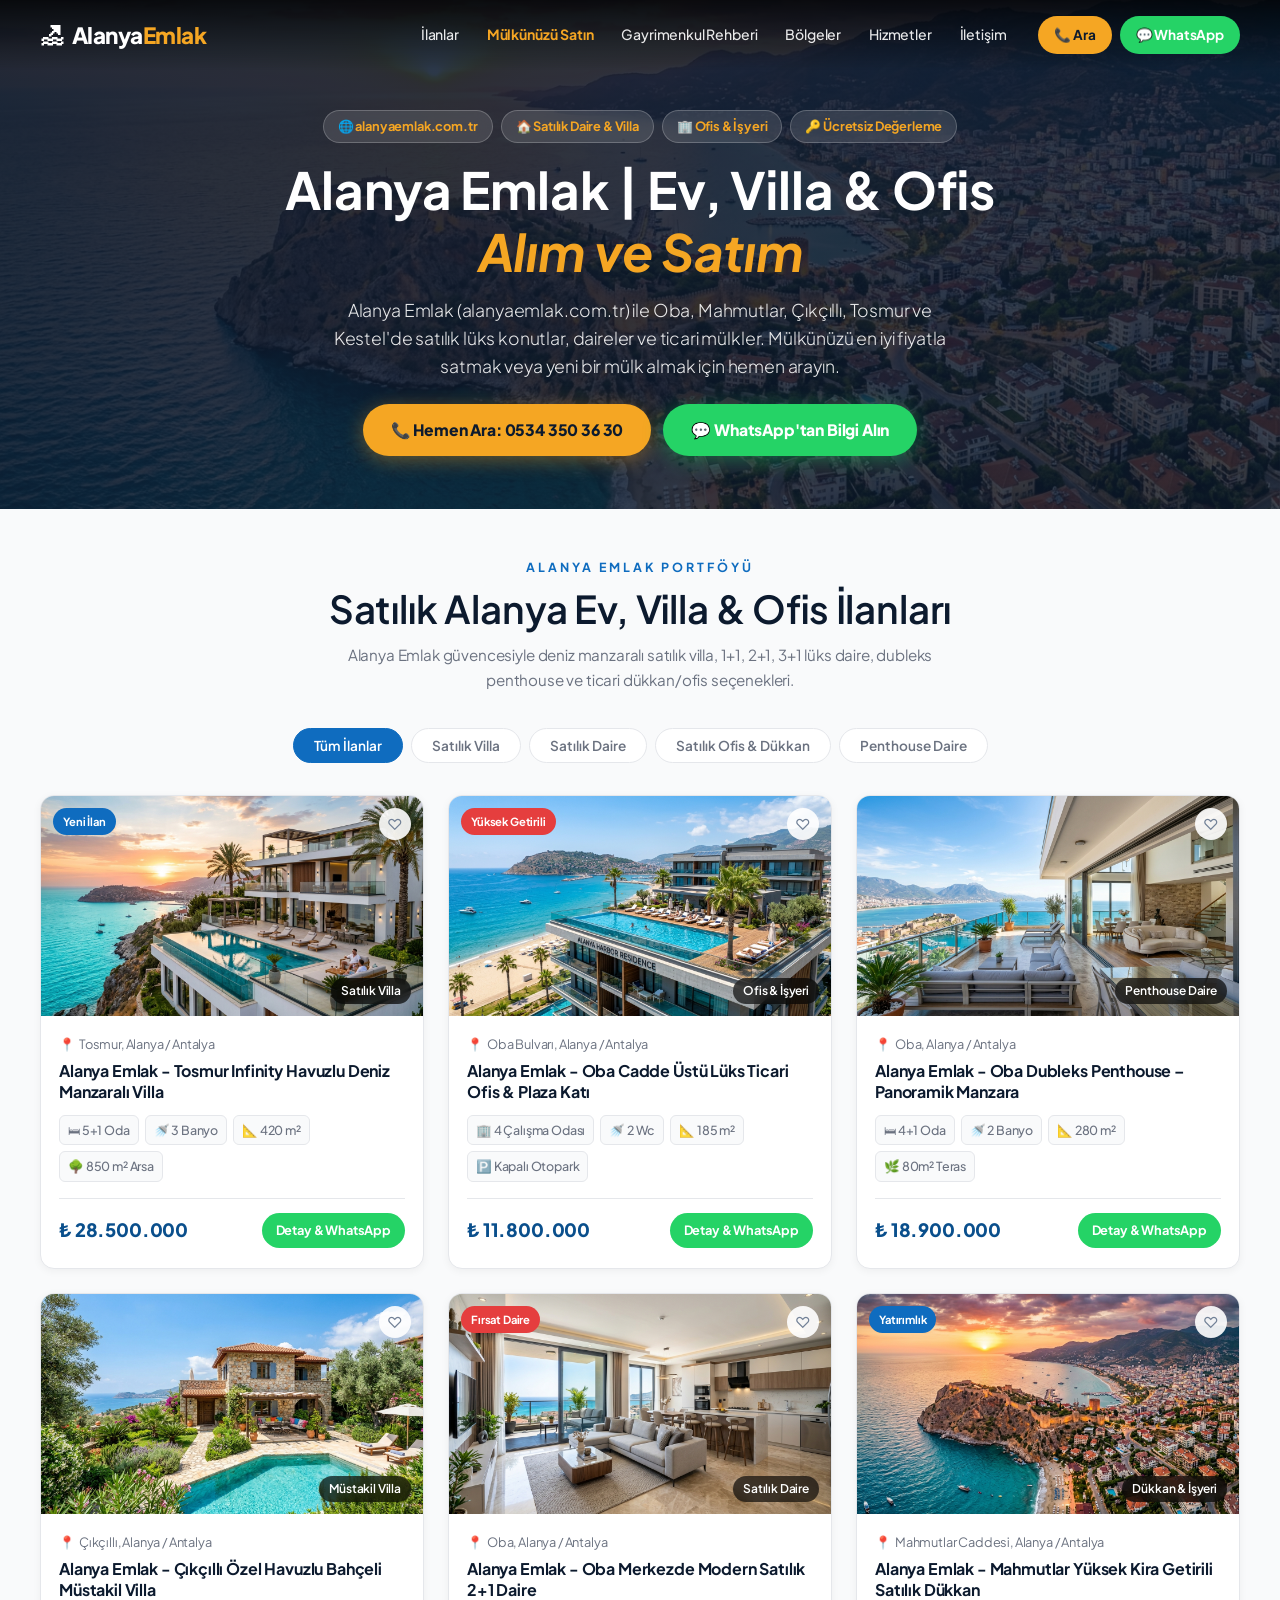
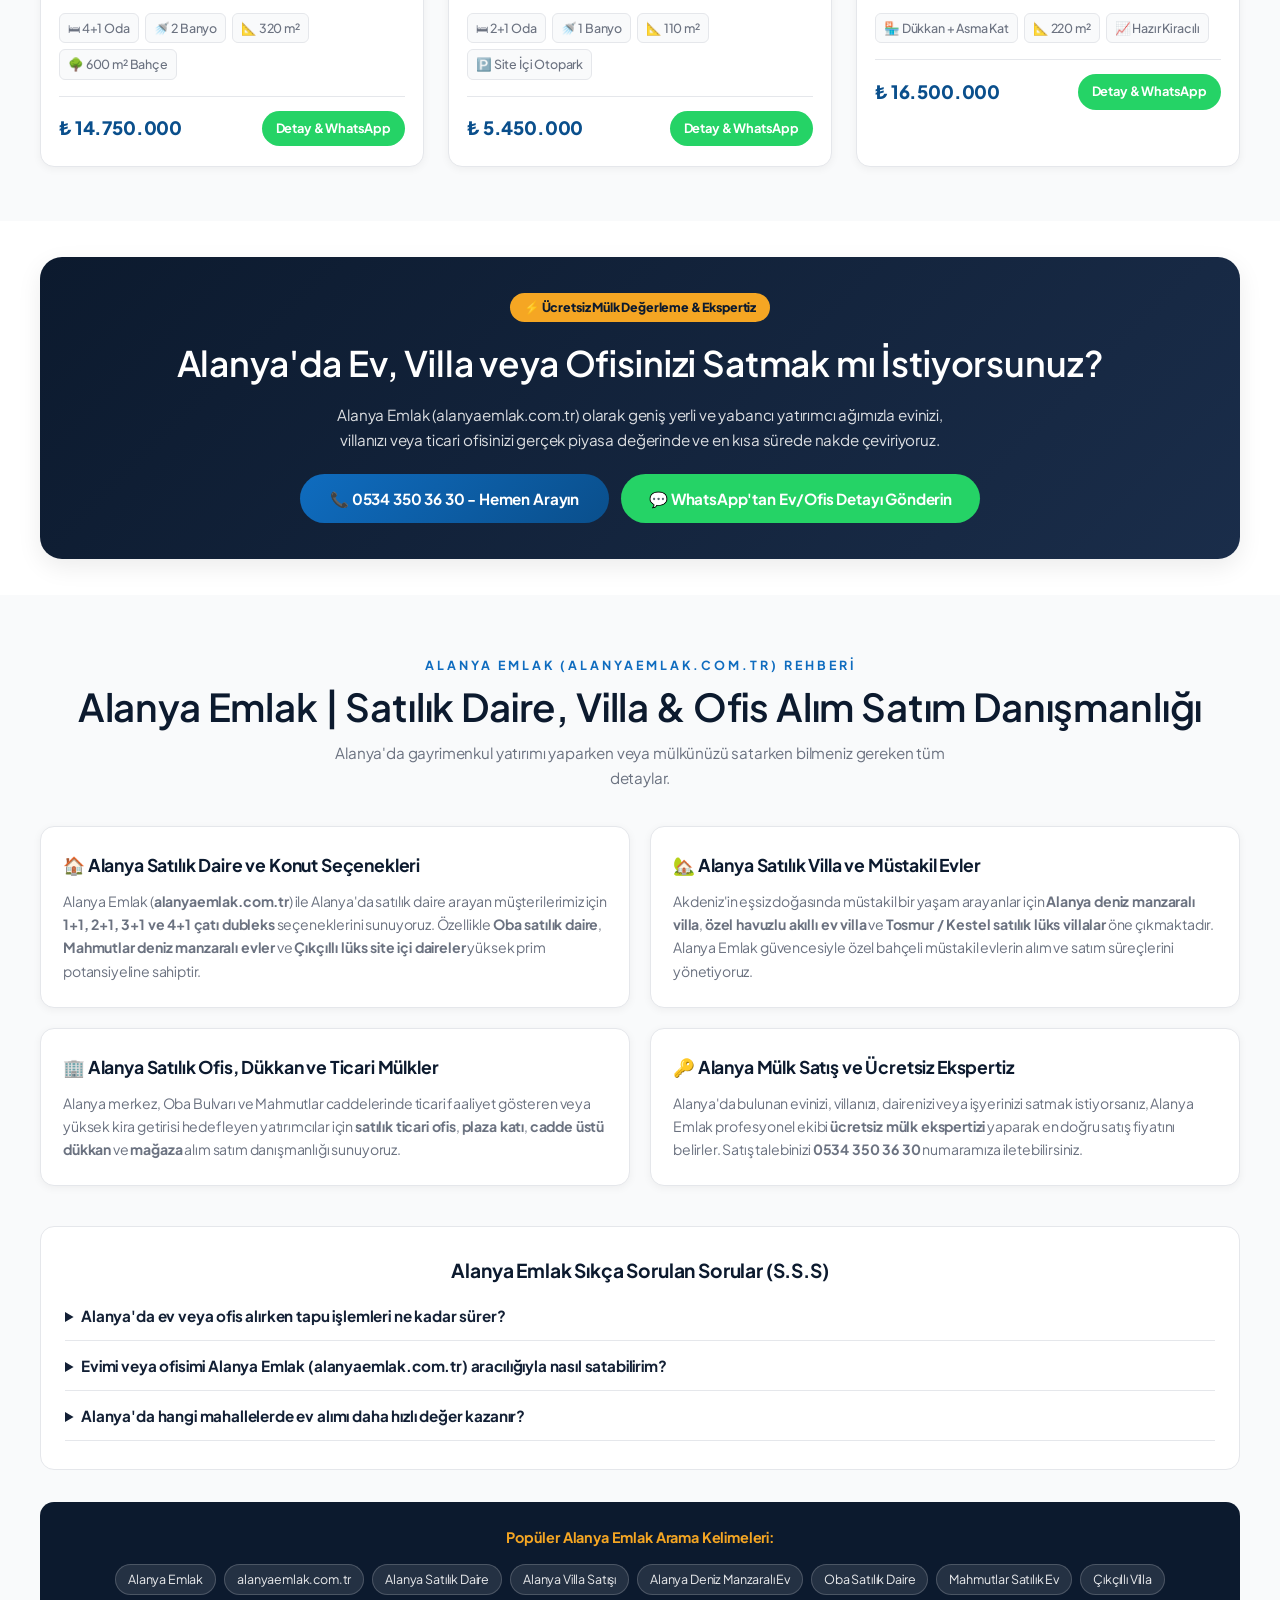
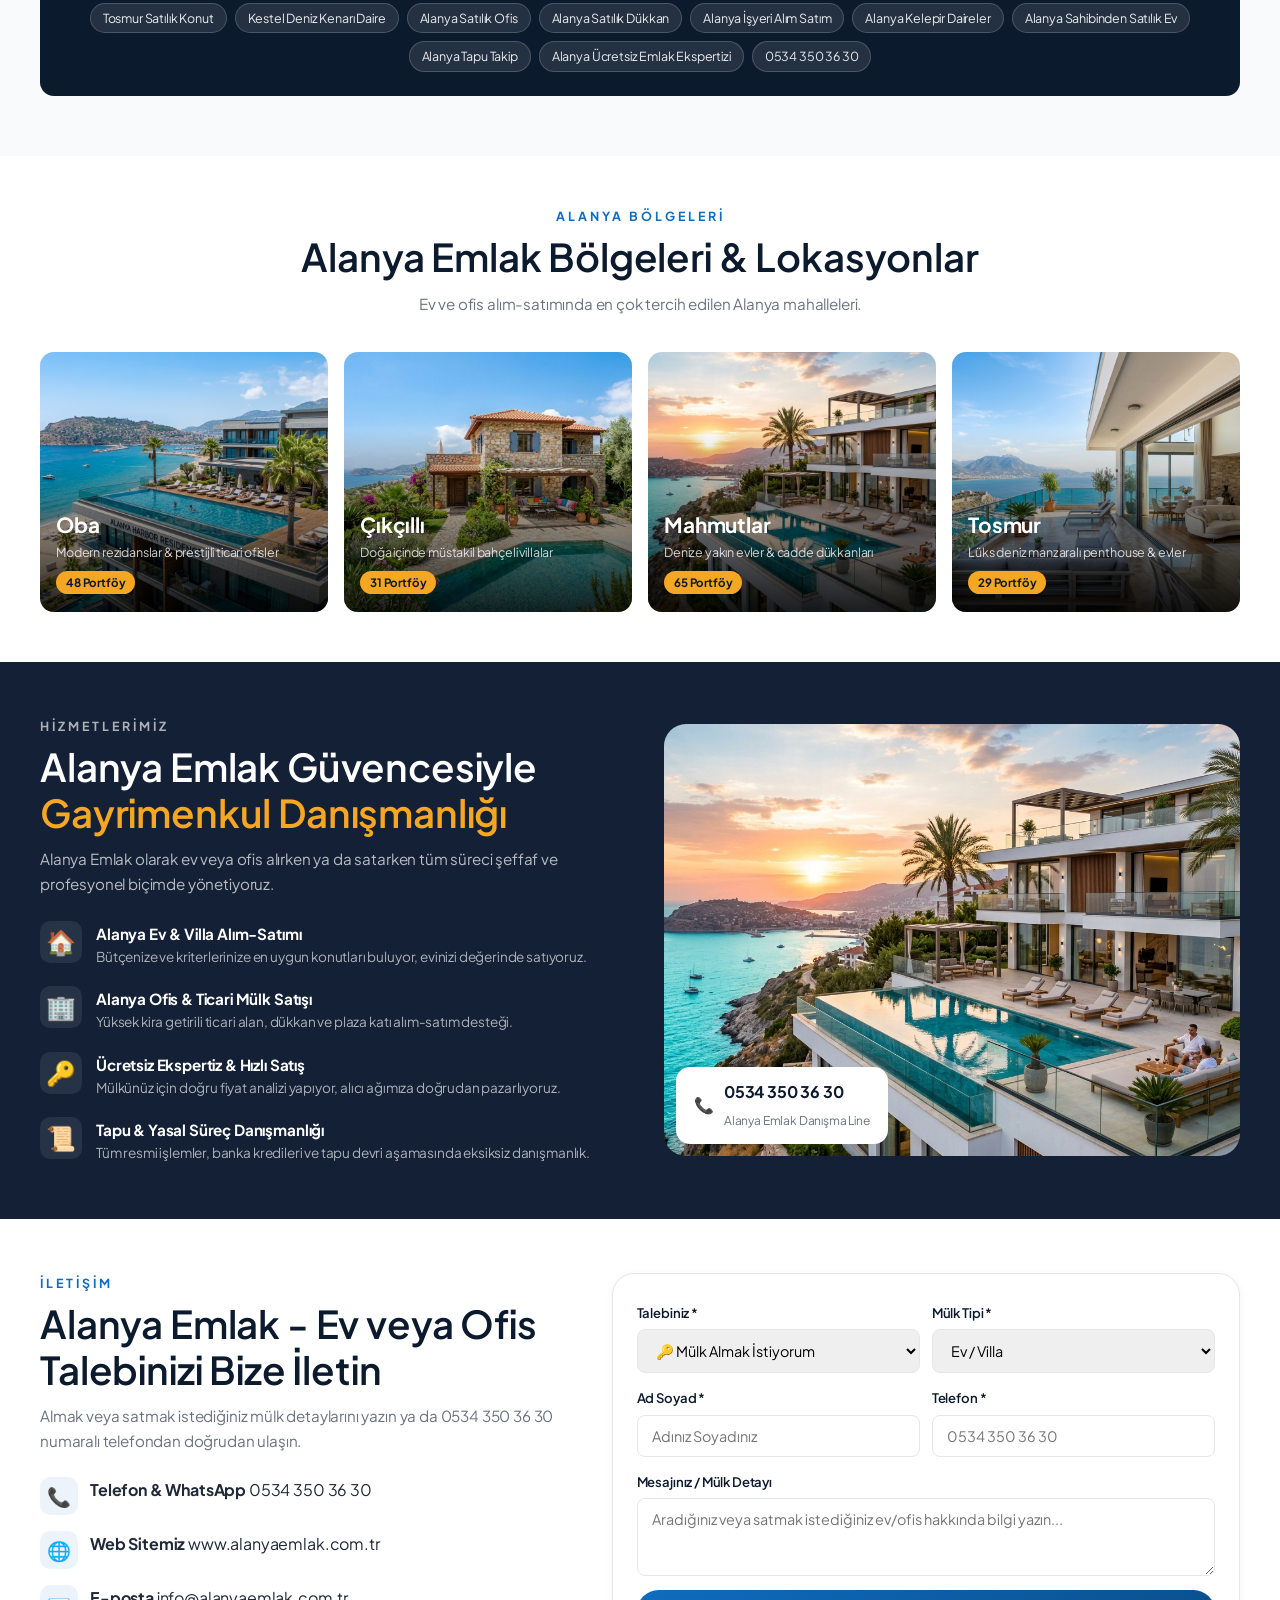
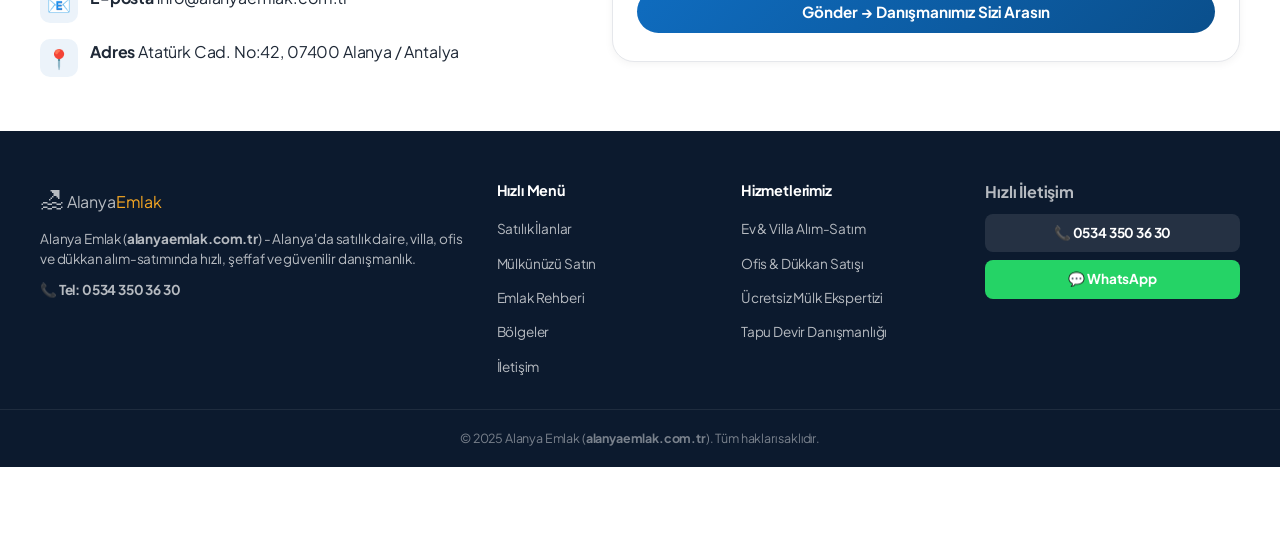
==== commit 0043ceea: "Kapak kısmındaki danışmanlık yazısı kaldırıldı" ====
--- a/index.html
+++ b/index.html
@@ -153,7 +153,7 @@
         <span class="hero-tag">🔑 Ücretsiz Değerleme</span>
       </div>
 
-      <h1 class="hero-title">Alanya Emlak | Ev, Villa & Ofis<br><em>Alım ve Satım</em> Danışmanlığı</h1>
+      <h1 class="hero-title">Alanya Emlak | Ev, Villa & Ofis<br><em>Alım ve Satım</em></h1>
       <p class="hero-subtitle">Alanya Emlak (alanyaemlak.com.tr) ile Oba, Mahmutlar, Çıkçıllı, Tosmur ve Kestel'de satılık lüks konutlar, daireler ve ticari mülkler. Mülkünüzü en iyi fiyatla satmak veya yeni bir mülk almak için hemen arayın.</p>
 
       <!-- Hero Quick Contact Buttons -->
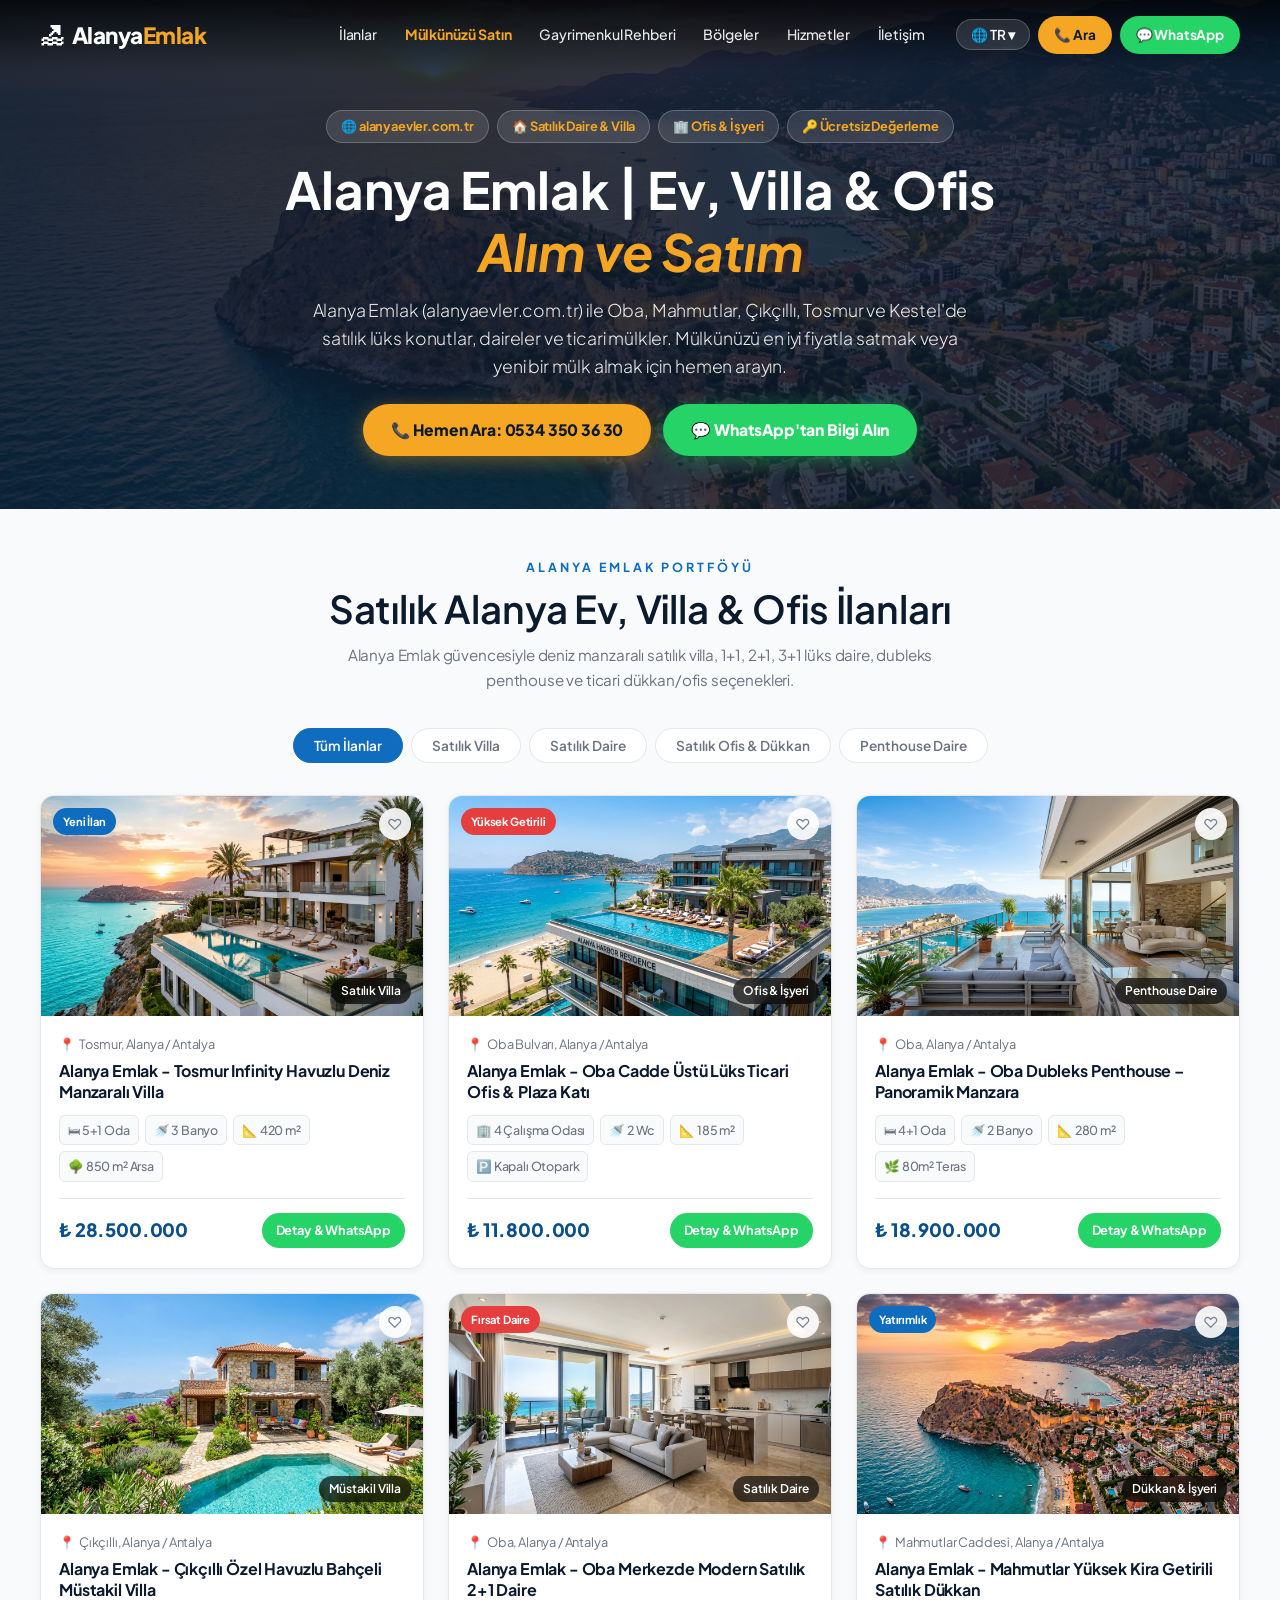
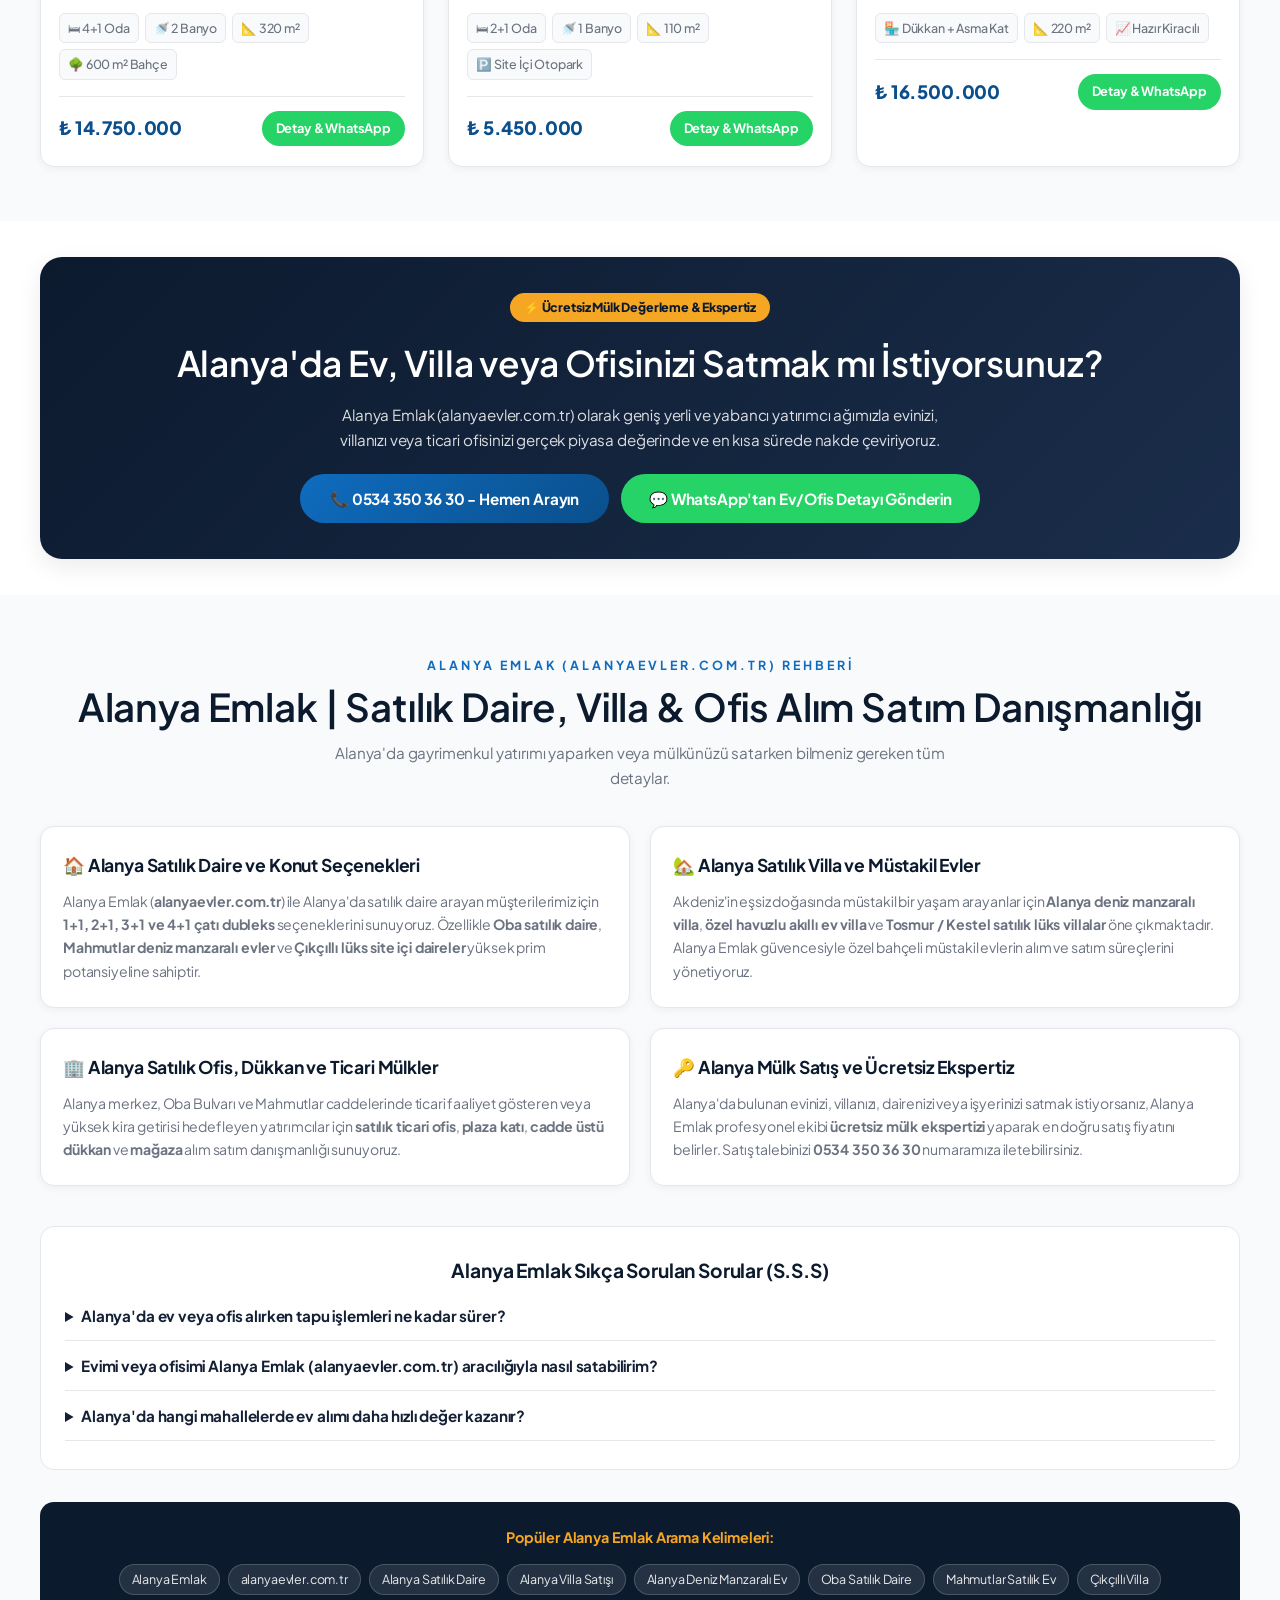
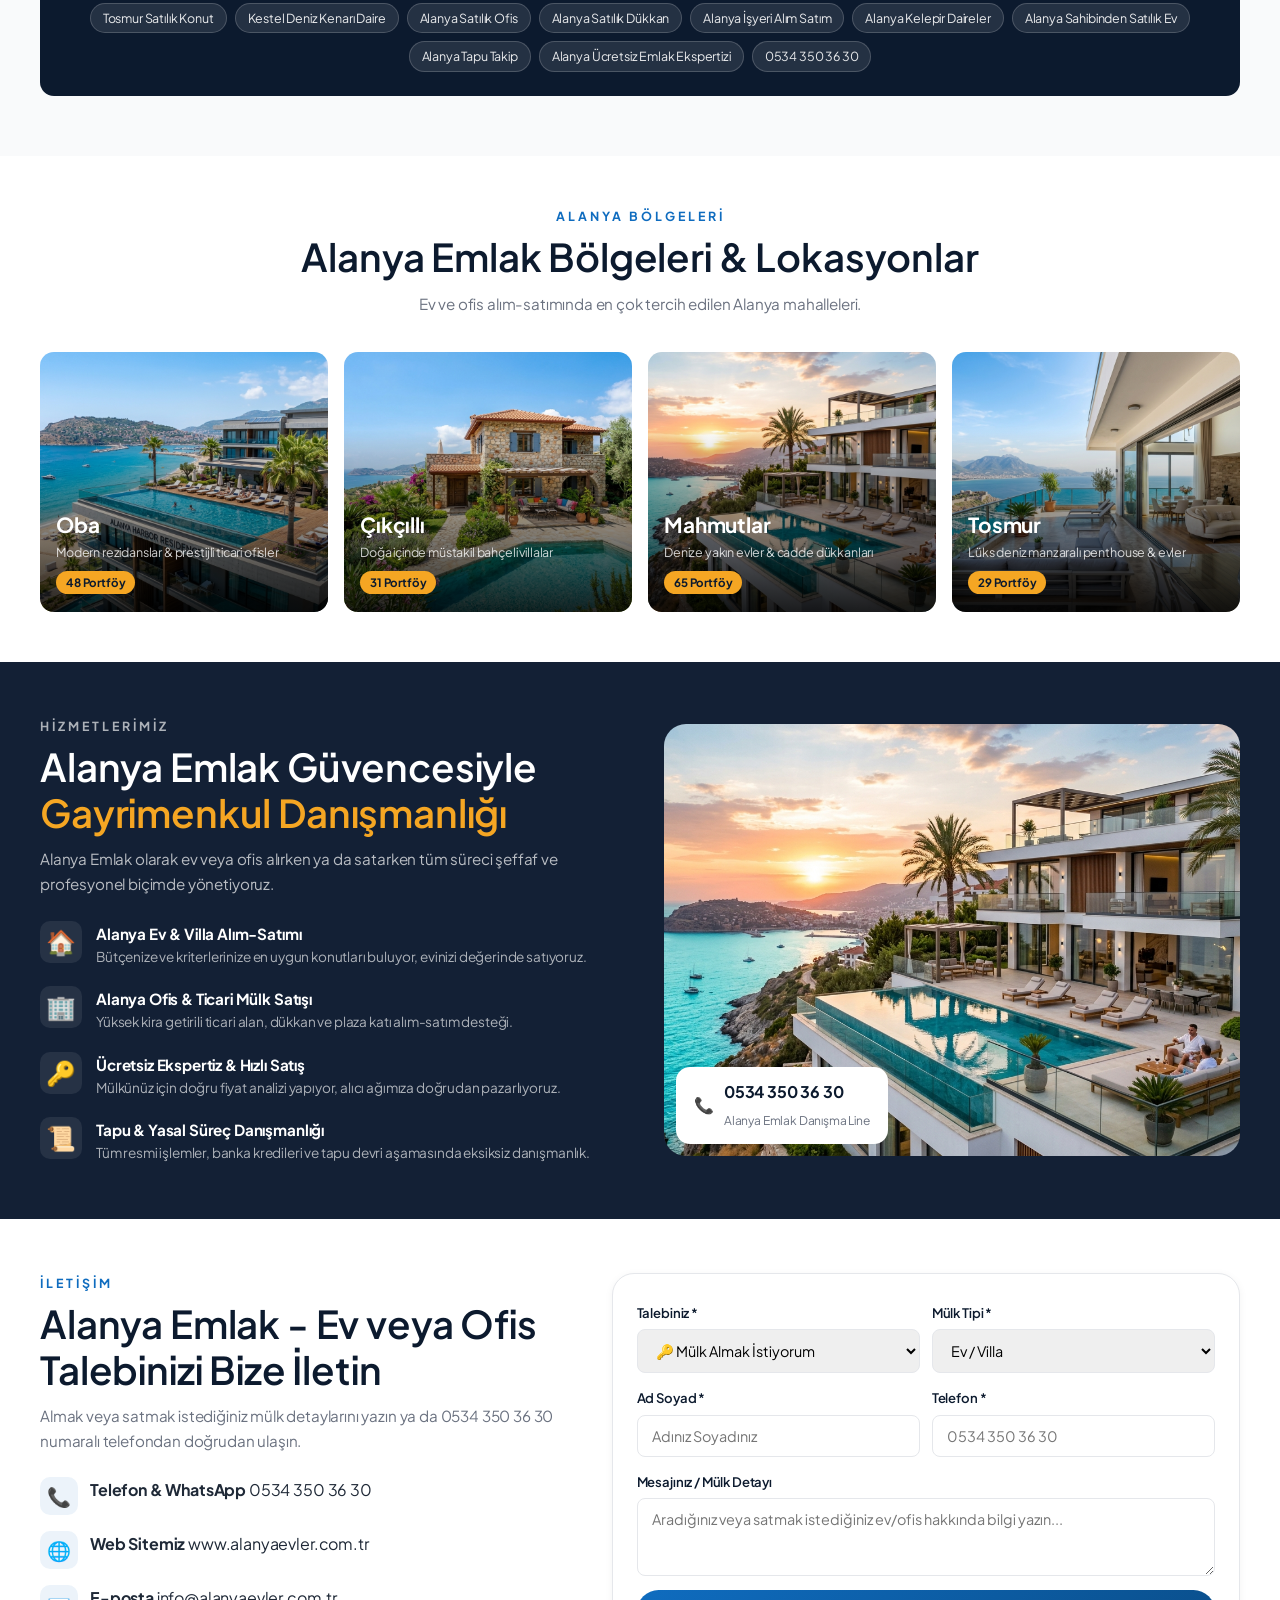
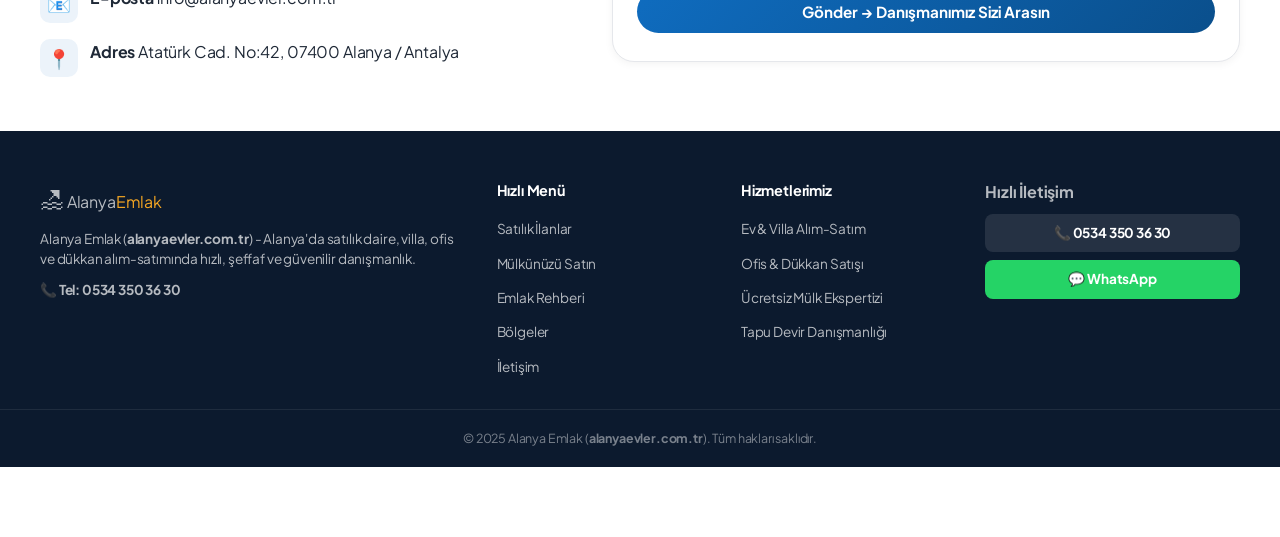
==== commit 282ce791: "Fix domain name to alanyaevler.com.tr and add EN, RU, DE language pages" ====
--- a/index.html
+++ b/index.html
@@ -5,27 +5,35 @@
   <meta name="viewport" content="width=device-width, initial-scale=1.0" />
 
   <!-- SEO Meta Tags -->
-  <title>Alanya Emlak | Satılık Daire, Villa, Ofis & İşyeri – alanyaemlak.com.tr</title>
-  <meta name="description" content="Alanya Emlak (alanyaemlak.com.tr) ile Alanya'da satılık daire, deniz manzaralı villa, penthouse ve ticari ofis alım satımı. Mülkünüzü değerinde satmak veya yeni bir ev almak için 0534 350 36 30 numaralı telefondan bize ulaşın." />
-  <meta name="keywords" content="alanya emlak, alanyaemlak.com.tr, alanya satılık daire, alanya villa satışı, alanya ev alımı, alanya ev satışı, alanya ofis satışı, alanya dükkan satılık, alanya oba satılık daire, alanya mahmutlar ev satışı, alanya cikcilli villa, alanya tosmur lüks daire, alanya kestel deniz manzaralı villa, alanya gayrimenkul danışmanı, alanya kelepir daire, alanya uygun fiyatlı evler, alanya yatırımlık dükkan, alanya deniz kenarı rezidans, alanya tapu devri danışmanlığı, alanya ücretsiz mülk değerleme, 0534 350 36 30" />
+  <title>Alanya Emlak | Satılık Daire, Villa, Ofis & İşyeri – alanyaevler.com.tr</title>
+  <meta name="description" content="Alanya Emlak (alanyaevler.com.tr) ile Alanya'da satılık daire, deniz manzaralı villa, penthouse ve ticari ofis alım satımı. Mülkünüzü değerinde satmak veya yeni bir ev almak için 0534 350 36 30 numaralı telefondan bize ulaşın." />
+  <meta name="keywords" content="alanya emlak, alanyaevler.com.tr, alanya satılık daire, alanya villa satışı, alanya ev alımı, alanya ev satışı, alanya ofis satışı, alanya dükkan satılık, alanya oba satılık daire, alanya mahmutlar ev satışı, alanya cikcilli villa, alanya tosmur lüks daire, alanya kestel deniz manzaralı villa, alanya gayrimenkul danışmanı, alanya kelepir daire, alanya uygun fiyatlı evler, alanya yatırımlık dükkan, alanya deniz kenarı rezidans, alanya tapu devri danışmanlığı, alanya ücretsiz mülk değerleme, 0534 350 36 30" />
   <meta name="author" content="Alanya Emlak" />
   <meta name="robots" content="index, follow, max-image-preview:large, max-snippet:-1, max-video-preview:-1" />
-  <link rel="canonical" href="https://www.alanyaemlak.com.tr/" />
+  <meta name="google-site-verification" content="SbpFuB-q7W7WU42CqfBKwYfPBu1md57FYNaONwI0_yk" />
+  <link rel="canonical" href="https://www.alanyaevler.com.tr/" />
+
+  <!-- Hreflang Tags for Multilingual SEO -->
+  <link rel="alternate" hreflang="tr" href="https://www.alanyaevler.com.tr/" />
+  <link rel="alternate" hreflang="en" href="https://www.alanyaevler.com.tr/en/" />
+  <link rel="alternate" hreflang="ru" href="https://www.alanyaevler.com.tr/ru/" />
+  <link rel="alternate" hreflang="de" href="https://www.alanyaevler.com.tr/de/" />
+  <link rel="alternate" hreflang="x-default" href="https://www.alanyaevler.com.tr/" />
 
   <!-- Open Graph / Facebook / WhatsApp -->
   <meta property="og:type" content="website" />
   <meta property="og:locale" content="tr_TR" />
-  <meta property="og:url" content="https://www.alanyaemlak.com.tr/" />
+  <meta property="og:url" content="https://www.alanyaevler.com.tr/" />
   <meta property="og:site_name" content="Alanya Emlak" />
   <meta property="og:title" content="Alanya Emlak | Satılık Daire, Villa, Ofis & İşyeri Alım Satım" />
-  <meta property="og:description" content="Alanya Emlak (alanyaemlak.com.tr) - Alanya'da deniz manzaralı villa, satılık daire ve ticari ofis alım satımında en güvenilir marka. Tel: 0534 350 36 30" />
-  <meta property="og:image" content="https://www.alanyaemlak.com.tr/images/hero_banner.jpg" />
+  <meta property="og:description" content="Alanya Emlak (alanyaevler.com.tr) - Alanya'da deniz manzaralı villa, satılık daire ve ticari ofis alım satımında en güvenilir marka. Tel: 0534 350 36 30" />
+  <meta property="og:image" content="https://www.alanyaevler.com.tr/images/hero_banner.jpg" />
 
   <!-- Twitter Card -->
   <meta name="twitter:card" content="summary_large_image" />
   <meta name="twitter:title" content="Alanya Emlak | Satılık Daire, Villa & Ofis Alım Satımı" />
-  <meta name="twitter:description" content="Alanya Emlak (alanyaemlak.com.tr) ev ve ofis alım satım danışmanlığı. 0534 350 36 30" />
-  <meta name="twitter:image" content="https://www.alanyaemlak.com.tr/images/hero_banner.jpg" />
+  <meta name="twitter:description" content="Alanya Emlak (alanyaevler.com.tr) ev ve ofis alım satım danışmanlığı. 0534 350 36 30" />
+  <meta name="twitter:image" content="https://www.alanyaevler.com.tr/images/hero_banner.jpg" />
 
   <!-- Schema.org RealEstateAgent & FAQPage Structured Data -->
   <script type="application/ld+json">
@@ -33,13 +41,13 @@
     {
       "@context": "https://schema.org",
       "@type": "RealEstateAgent",
-      "@id": "https://www.alanyaemlak.com.tr/#organization",
+      "@id": "https://www.alanyaevler.com.tr/#organization",
       "name": "Alanya Emlak",
-      "url": "https://www.alanyaemlak.com.tr/",
-      "logo": "https://www.alanyaemlak.com.tr/images/hero_banner.jpg",
-      "image": "https://www.alanyaemlak.com.tr/images/hero_banner.jpg",
+      "url": "https://www.alanyaevler.com.tr/",
+      "logo": "https://www.alanyaevler.com.tr/images/hero_banner.jpg",
+      "image": "https://www.alanyaevler.com.tr/images/hero_banner.jpg",
       "telephone": "+90 534 350 36 30",
-      "email": "info@alanyaemlak.com.tr",
+      "email": "info@alanyaevler.com.tr",
       "priceRange": "₺₺₺",
       "address": {
         "@type": "PostalAddress",
@@ -73,7 +81,7 @@
           "name": "Alanya'da ev veya ofisimi en hızlı nasıl satabilirim?",
           "acceptedAnswer": {
             "@type": "Answer",
-            "text": "Alanya Emlak (alanyaemlak.com.tr) olarak mülkünüze ücretsiz ekspertiz ve doğru fiyat değerlemesi yaparak, geniş alıcı portföyümüze sunuyoruz. 0534 350 36 30 numarasından veya WhatsApp'tan detayları iletebilirsiniz."
+            "text": "Alanya Emlak (alanyaevler.com.tr) olarak mülkünüze ücretsiz ekspertiz ve doğru fiyat değerlemesi yaparak, geniş alıcı portföyümüze sunuyoruz. 0534 350 36 30 numarasından veya WhatsApp'tan detayları iletebilirsiniz."
           }
         },
         {
@@ -124,6 +132,15 @@
       </nav>
 
       <div class="nav-actions">
+        <div class="lang-switcher" id="lang-switcher">
+          <button class="lang-btn" aria-label="Dil Seçin" aria-expanded="false">🌐 TR ▾</button>
+          <div class="lang-dropdown">
+            <a href="/" class="lang-option active">🇹🇷 Türkçe</a>
+            <a href="/en/" class="lang-option">🇬🇧 English</a>
+            <a href="/ru/" class="lang-option">🇷🇺 Русский</a>
+            <a href="/de/" class="lang-option">🇩🇪 Deutsch</a>
+          </div>
+        </div>
         <a href="tel:+905343503630" class="nav-cta nav-cta-call" id="nav-call-btn" aria-label="Hemen Ara">
           📞 Ara
         </a>
@@ -141,20 +158,20 @@
   <!-- ===== HERO (COMPACT & CLEAN) ===== -->
   <section class="hero hero-compact" id="hero" aria-label="Ana Kapak">
     <div class="hero-bg">
-      <img src="images/hero_banner.jpg" alt="Alanya Emlak alanyaemlak.com.tr satılık daire ve villa gayrimenkul danışmanlığı" class="hero-img" loading="eager" />
+      <img src="images/hero_banner.jpg" alt="Alanya Emlak alanyaevler.com.tr satılık daire ve villa gayrimenkul danışmanlığı" class="hero-img" loading="eager" />
       <div class="hero-overlay"></div>
     </div>
 
     <div class="hero-content">
       <div class="hero-tags">
-        <span class="hero-tag">🌐 alanyaemlak.com.tr</span>
+        <span class="hero-tag">🌐 alanyaevler.com.tr</span>
         <span class="hero-tag">🏠 Satılık Daire & Villa</span>
         <span class="hero-tag">🏢 Ofis & İşyeri</span>
         <span class="hero-tag">🔑 Ücretsiz Değerleme</span>
       </div>
 
       <h1 class="hero-title">Alanya Emlak | Ev, Villa & Ofis<br><em>Alım ve Satım</em></h1>
-      <p class="hero-subtitle">Alanya Emlak (alanyaemlak.com.tr) ile Oba, Mahmutlar, Çıkçıllı, Tosmur ve Kestel'de satılık lüks konutlar, daireler ve ticari mülkler. Mülkünüzü en iyi fiyatla satmak veya yeni bir mülk almak için hemen arayın.</p>
+      <p class="hero-subtitle">Alanya Emlak (alanyaevler.com.tr) ile Oba, Mahmutlar, Çıkçıllı, Tosmur ve Kestel'de satılık lüks konutlar, daireler ve ticari mülkler. Mülkünüzü en iyi fiyatla satmak veya yeni bir mülk almak için hemen arayın.</p>
 
       <!-- Hero Quick Contact Buttons -->
       <div class="hero-quick-btns">
@@ -351,7 +368,7 @@
         <div class="sell-banner-content">
           <span class="sell-badge">⚡ Ücretsiz Mülk Değerleme & Ekspertiz</span>
           <h2 class="sell-title">Alanya'da Ev, Villa veya Ofisinizi Satmak mı İstiyorsunuz?</h2>
-          <p class="sell-desc">Alanya Emlak (alanyaemlak.com.tr) olarak geniş yerli ve yabancı yatırımcı ağımızla evinizi, villanızı veya ticari ofisinizi gerçek piyasa değerinde ve en kısa sürede nakde çeviriyoruz.</p>
+          <p class="sell-desc">Alanya Emlak (alanyaevler.com.tr) olarak geniş yerli ve yabancı yatırımcı ağımızla evinizi, villanızı veya ticari ofisinizi gerçek piyasa değerinde ve en kısa sürede nakde çeviriyoruz.</p>
           <div class="sell-actions">
             <a href="tel:+905343503630" class="btn-primary sell-btn-call">
               📞 0534 350 36 30 - Hemen Arayın
@@ -369,7 +386,7 @@
   <section class="seo-guide-section" id="seo-rehber" aria-label="Alanya Emlak Rehberi">
     <div class="container">
       <div class="section-header">
-        <p class="section-eyebrow">Alanya Emlak (alanyaemlak.com.tr) Rehberi</p>
+        <p class="section-eyebrow">Alanya Emlak (alanyaevler.com.tr) Rehberi</p>
         <h2 class="section-title">Alanya Emlak | Satılık Daire, Villa & Ofis Alım Satım Danışmanlığı</h2>
         <p class="section-desc">Alanya'da gayrimenkul yatırımı yaparken veya mülkünüzü satarken bilmeniz gereken tüm detaylar.</p>
       </div>
@@ -377,7 +394,7 @@
       <div class="seo-grid">
         <article class="seo-card">
           <h3>🏠 Alanya Satılık Daire ve Konut Seçenekleri</h3>
-          <p>Alanya Emlak (<strong>alanyaemlak.com.tr</strong>) ile Alanya'da satılık daire arayan müşterilerimiz için <strong>1+1, 2+1, 3+1 ve 4+1 çatı dubleks</strong> seçeneklerini sunuyoruz. Özellikle <strong>Oba satılık daire</strong>, <strong>Mahmutlar deniz manzaralı evler</strong> ve <strong>Çıkçıllı lüks site içi daireler</strong> yüksek prim potansiyeline sahiptir.</p>
+          <p>Alanya Emlak (<strong>alanyaevler.com.tr</strong>) ile Alanya'da satılık daire arayan müşterilerimiz için <strong>1+1, 2+1, 3+1 ve 4+1 çatı dubleks</strong> seçeneklerini sunuyoruz. Özellikle <strong>Oba satılık daire</strong>, <strong>Mahmutlar deniz manzaralı evler</strong> ve <strong>Çıkçıllı lüks site içi daireler</strong> yüksek prim potansiyeline sahiptir.</p>
         </article>
 
         <article class="seo-card">
@@ -405,7 +422,7 @@
             <p>Evrakların eksiksiz olması halinde Alanya Tapu Müdürlüğü'nde tapu devir işlemleri Alanya Emlak danışmanlığı ile 1 ila 3 iş günü içerisinde tamamlanmaktadır.</p>
           </details>
           <details class="faq-item">
-            <summary><strong>Evimi veya ofisimi Alanya Emlak (alanyaemlak.com.tr) aracılığıyla nasıl satabilirim?</strong></summary>
+            <summary><strong>Evimi veya ofisimi Alanya Emlak (alanyaevler.com.tr) aracılığıyla nasıl satabilirim?</strong></summary>
             <p>Bizi 0534 350 36 30 numaralı telefondan arayabilir veya WhatsApp üzerinden mülkünüzün konumunu ve fotoğraflarını gönderebilirsiniz. Ücretsiz değerleme sonrası mülkünüzü alıcılarımızla buluşturuyoruz.</p>
           </details>
           <details class="faq-item">
@@ -420,7 +437,7 @@
         <h4>Popüler Alanya Emlak Arama Kelimeleri:</h4>
         <div class="tags-wrapper">
           <span class="tag">Alanya Emlak</span>
-          <span class="tag">alanyaemlak.com.tr</span>
+          <span class="tag">alanyaevler.com.tr</span>
           <span class="tag">Alanya Satılık Daire</span>
           <span class="tag">Alanya Villa Satışı</span>
           <span class="tag">Alanya Deniz Manzaralı Ev</span>
@@ -576,14 +593,14 @@
             <span class="contact-icon">🌐</span>
             <div>
               <strong>Web Sitemiz</strong>
-              <a href="https://www.alanyaemlak.com.tr" id="contact-web-link">www.alanyaemlak.com.tr</a>
+              <a href="https://www.alanyaevler.com.tr" id="contact-web-link">www.alanyaevler.com.tr</a>
             </div>
           </li>
           <li>
             <span class="contact-icon">📧</span>
             <div>
               <strong>E-posta</strong>
-              <a href="mailto:info@alanyaemlak.com.tr" id="contact-email-link">info@alanyaemlak.com.tr</a>
+              <a href="mailto:info@alanyaevler.com.tr" id="contact-email-link">info@alanyaevler.com.tr</a>
             </div>
           </li>
           <li>
@@ -645,7 +662,7 @@
       <div class="footer-brand">
         <span class="logo-icon">🏖</span>
         <span class="logo-text">Alanya<span class="logo-accent">Emlak</span></span>
-        <p>Alanya Emlak (<strong>alanyaemlak.com.tr</strong>) - Alanya'da satılık daire, villa, ofis ve dükkan alım-satımında hızlı, şeffaf ve güvenilir danışmanlık.</p>
+        <p>Alanya Emlak (<strong>alanyaevler.com.tr</strong>) - Alanya'da satılık daire, villa, ofis ve dükkan alım-satımında hızlı, şeffaf ve güvenilir danışmanlık.</p>
         <p><strong>📞 Tel: 0534 350 36 30</strong></p>
       </div>
 
@@ -680,7 +697,7 @@
     </div>
 
     <div class="footer-bottom">
-      <p>© 2025 Alanya Emlak (<strong>alanyaemlak.com.tr</strong>). Tüm hakları saklıdır.</p>
+      <p>© 2025 Alanya Emlak (<strong>alanyaevler.com.tr</strong>). Tüm hakları saklıdır.</p>
     </div>
   </footer>
 
--- a/style.css
+++ b/style.css
@@ -911,3 +911,87 @@
   .form-row { grid-template-columns: 1fr; }
   .footer-inner { grid-template-columns: 1fr; }
 }
+
+/* -------- Language Switcher -------- */
+.lang-switcher {
+  position: relative;
+  z-index: 100;
+}
+
+.lang-btn {
+  background: rgba(255,255,255,0.12);
+  border: 1px solid rgba(255,255,255,0.2);
+  color: var(--white);
+  padding: 6px 14px;
+  border-radius: 50px;
+  cursor: pointer;
+  font-family: var(--font-main);
+  font-size: 0.85rem;
+  font-weight: 600;
+  transition: var(--transition);
+  white-space: nowrap;
+}
+
+.navbar.scrolled .lang-btn {
+  background: rgba(15,108,191,0.08);
+  color: var(--primary);
+  border-color: var(--primary);
+}
+
+.lang-btn:hover {
+  background: rgba(255,255,255,0.25);
+}
+
+.navbar.scrolled .lang-btn:hover {
+  background: rgba(15,108,191,0.15);
+}
+
+.lang-dropdown {
+  display: none;
+  position: absolute;
+  top: calc(100% + 8px);
+  right: 0;
+  background: var(--white);
+  border-radius: var(--radius-sm);
+  box-shadow: var(--shadow-lg);
+  min-width: 160px;
+  overflow: hidden;
+  border: 1px solid var(--border);
+}
+
+.lang-dropdown.open {
+  display: block;
+  animation: fadeUp 0.25s forwards;
+}
+
+.lang-option {
+  display: block;
+  padding: 10px 16px;
+  color: var(--text);
+  text-decoration: none;
+  font-size: 0.9rem;
+  font-weight: 500;
+  transition: var(--transition);
+  white-space: nowrap;
+}
+
+.lang-option:hover {
+  background: var(--section-bg);
+  color: var(--primary);
+}
+
+.lang-option.active {
+  background: rgba(15,108,191,0.06);
+  color: var(--primary);
+  font-weight: 700;
+}
+
+@media (max-width: 768px) {
+  .lang-switcher {
+    order: -1;
+  }
+  .lang-dropdown {
+    right: auto;
+    left: 0;
+  }
+}
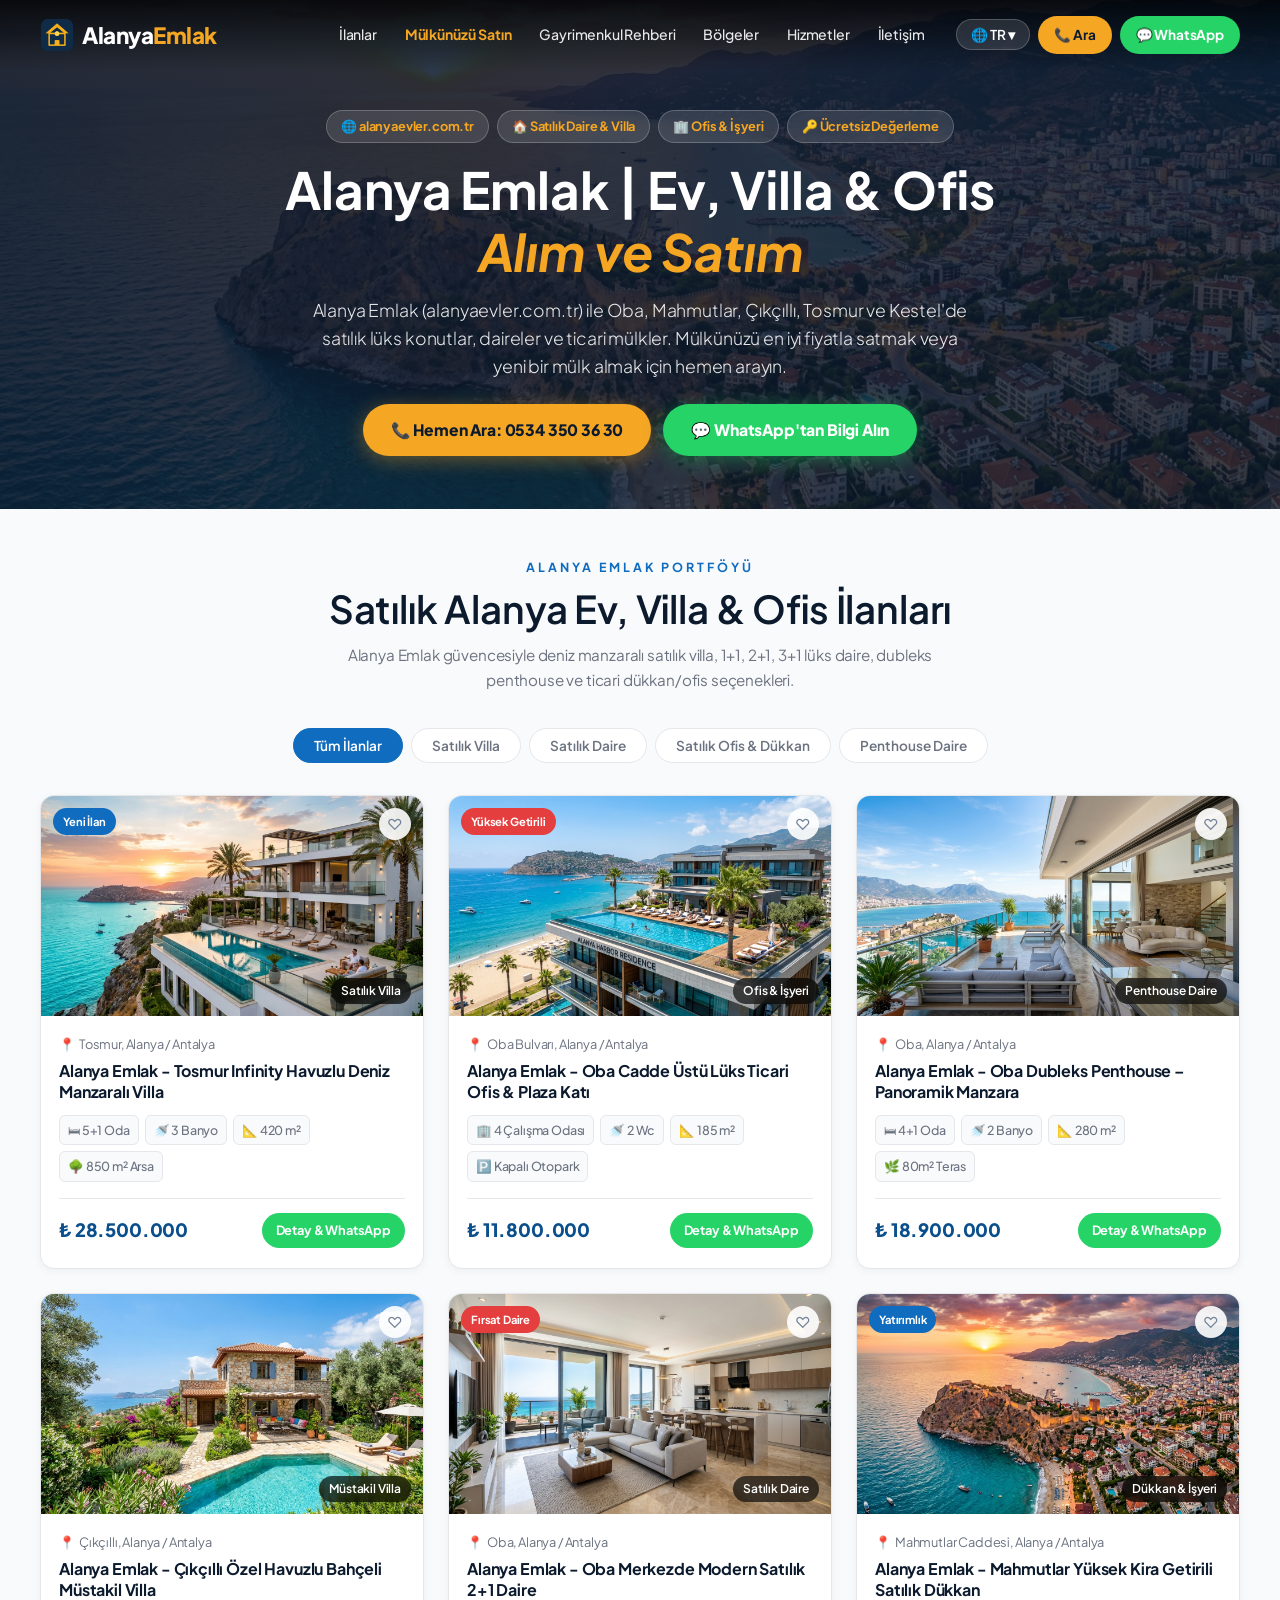
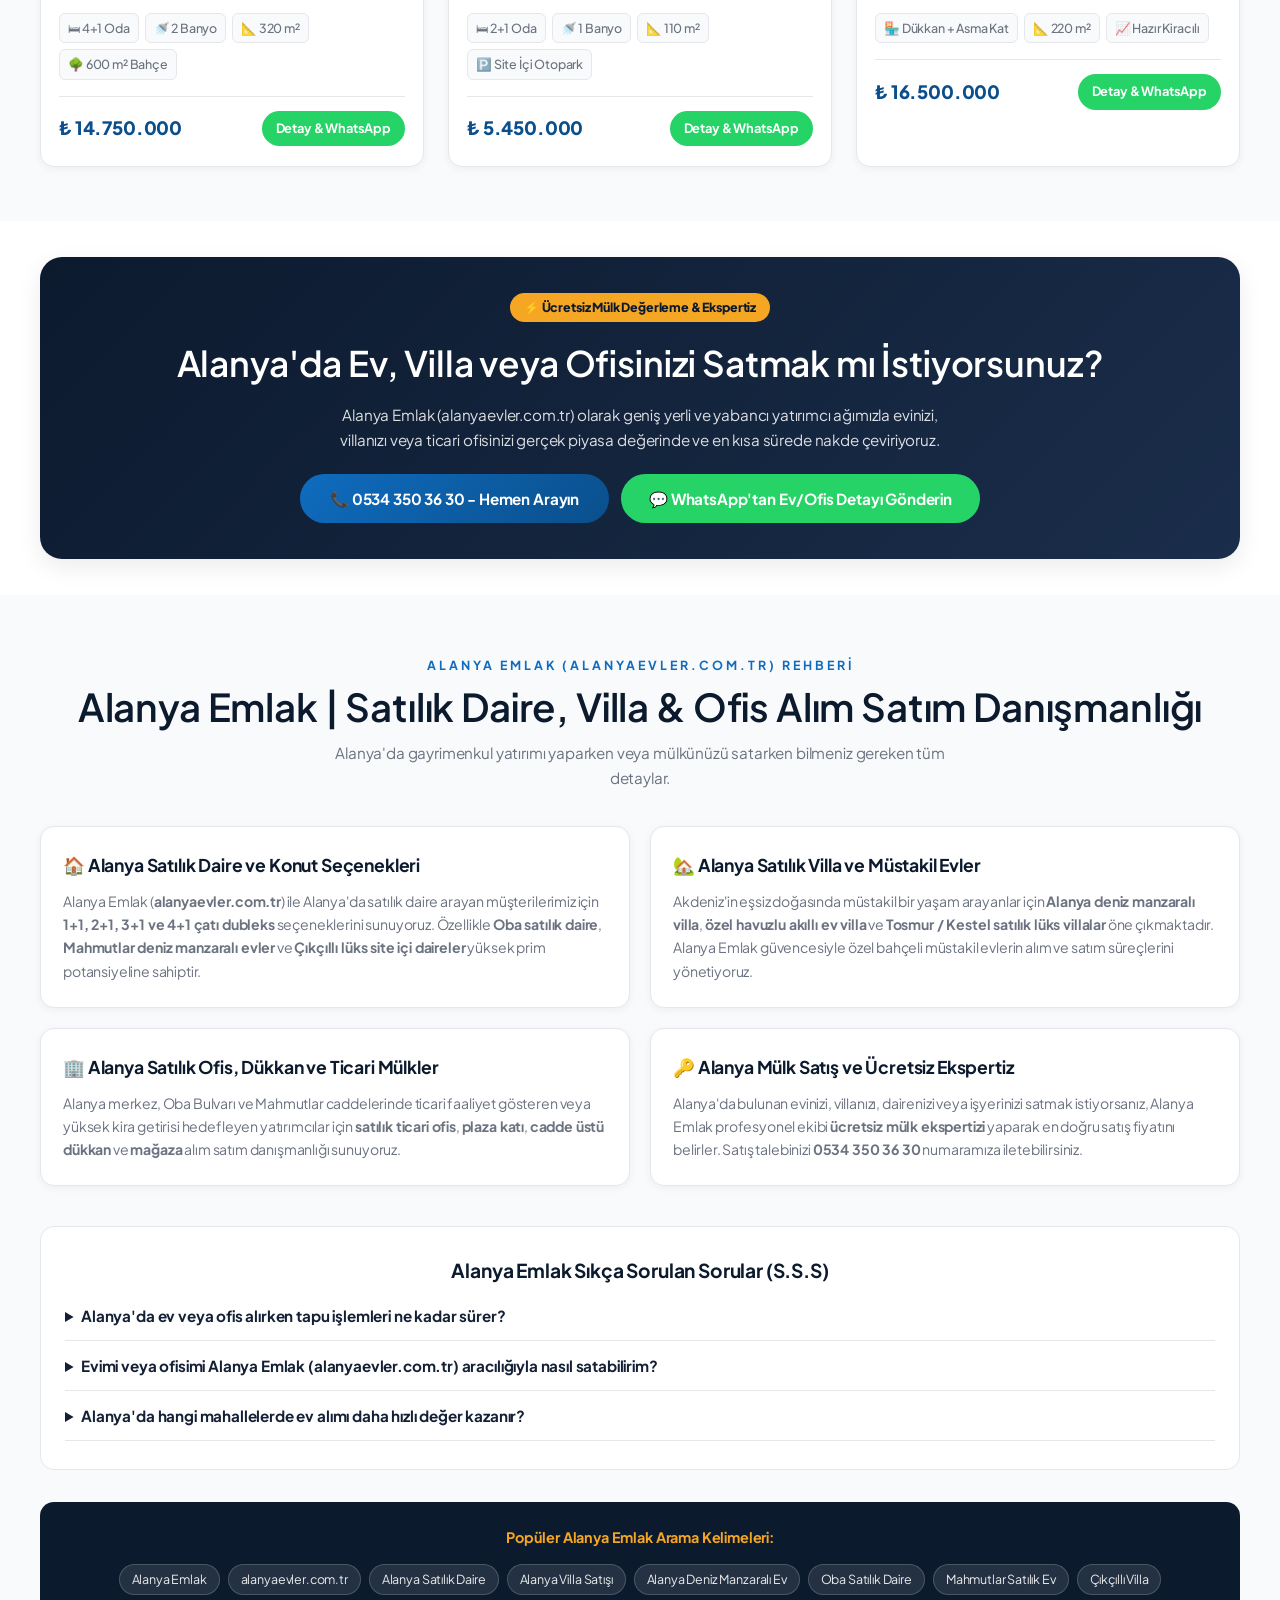
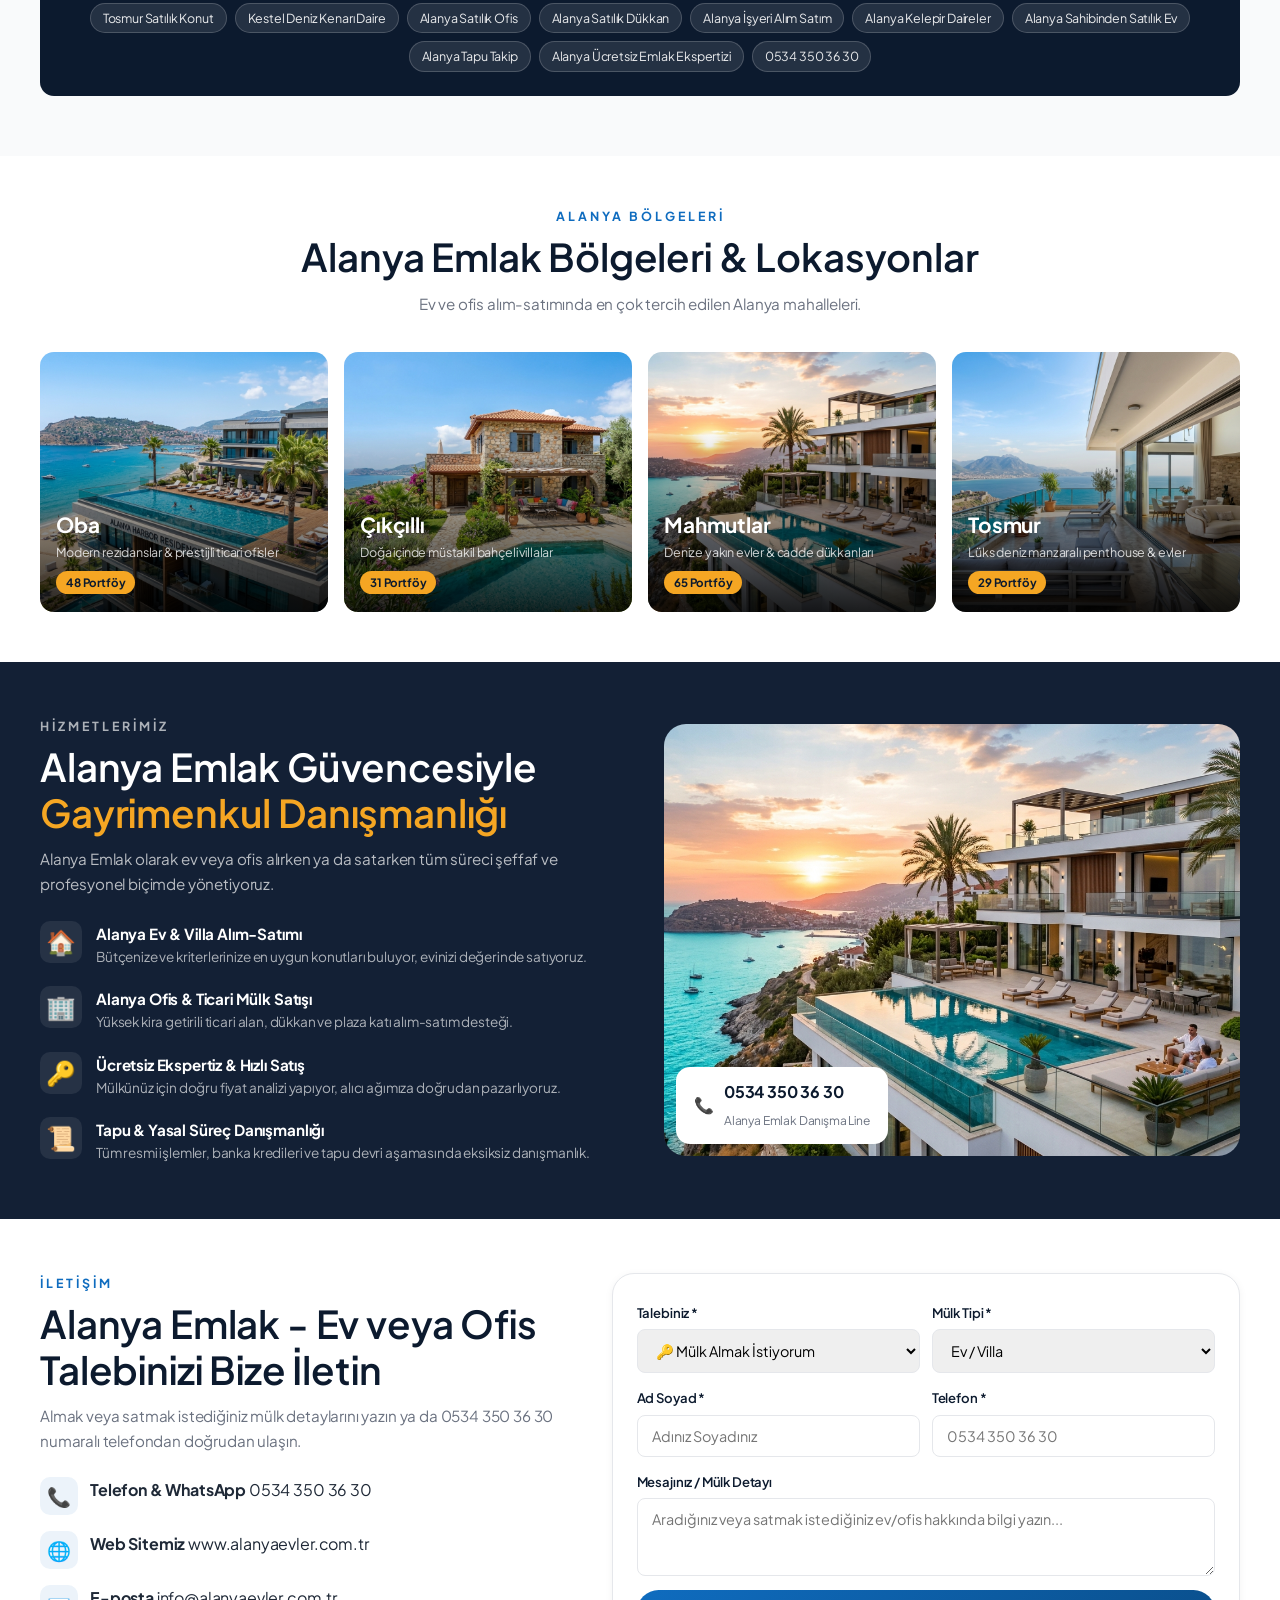
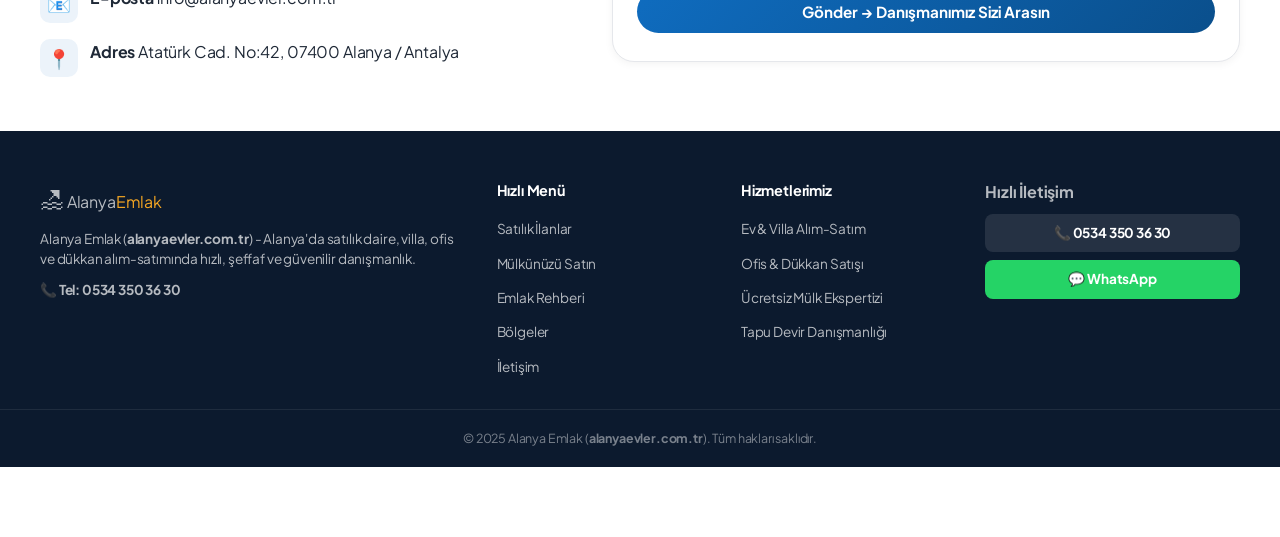
==== commit 1dcfac39: "Add modern real estate favicon (ico, svg, png) and brand logo across all language pages" ====
--- a/index.html
+++ b/index.html
@@ -1,6 +1,16 @@
 <!DOCTYPE html>
 <html lang="tr">
 <head>
+  <!-- Google tag (gtag.js) -->
+  <script async src="https://www.googletagmanager.com/gtag/js?id=AW-18306847725"></script>
+  <script>
+    window.dataLayer = window.dataLayer || [];
+    function gtag(){dataLayer.push(arguments);}
+    gtag('js', new Date());
+
+    gtag('config', 'AW-18306847725');
+  </script>
+
   <meta charset="UTF-8" />
   <meta name="viewport" content="width=device-width, initial-scale=1.0" />
 
@@ -12,6 +22,12 @@
   <meta name="robots" content="index, follow, max-image-preview:large, max-snippet:-1, max-video-preview:-1" />
   <meta name="google-site-verification" content="SbpFuB-q7W7WU42CqfBKwYfPBu1md57FYNaONwI0_yk" />
   <link rel="canonical" href="https://www.alanyaevler.com.tr/" />
+
+  <!-- Favicon / Brand Icon -->
+  <link rel="icon" type="image/svg+xml" href="/favicon.svg" />
+  <link rel="icon" type="image/png" sizes="32x32" href="/favicon.png" />
+  <link rel="icon" type="image/x-icon" href="/favicon.ico" />
+  <link rel="apple-touch-icon" href="/apple-touch-icon.png" />
 
   <!-- Hreflang Tags for Multilingual SEO -->
   <link rel="alternate" hreflang="tr" href="https://www.alanyaevler.com.tr/" />
@@ -118,7 +134,7 @@
   <header class="navbar" id="navbar">
     <div class="nav-container">
       <a href="#" class="logo" id="logo-link" aria-label="Alanya Emlak Ana Sayfa">
-        <span class="logo-icon">🏖</span>
+        <img src="/favicon.png" alt="Alanya Emlak" class="logo-img" style="width:34px;height:34px;border-radius:8px;object-fit:cover;" />
         <span class="logo-text">Alanya<span class="logo-accent">Emlak</span></span>
       </a>
 
